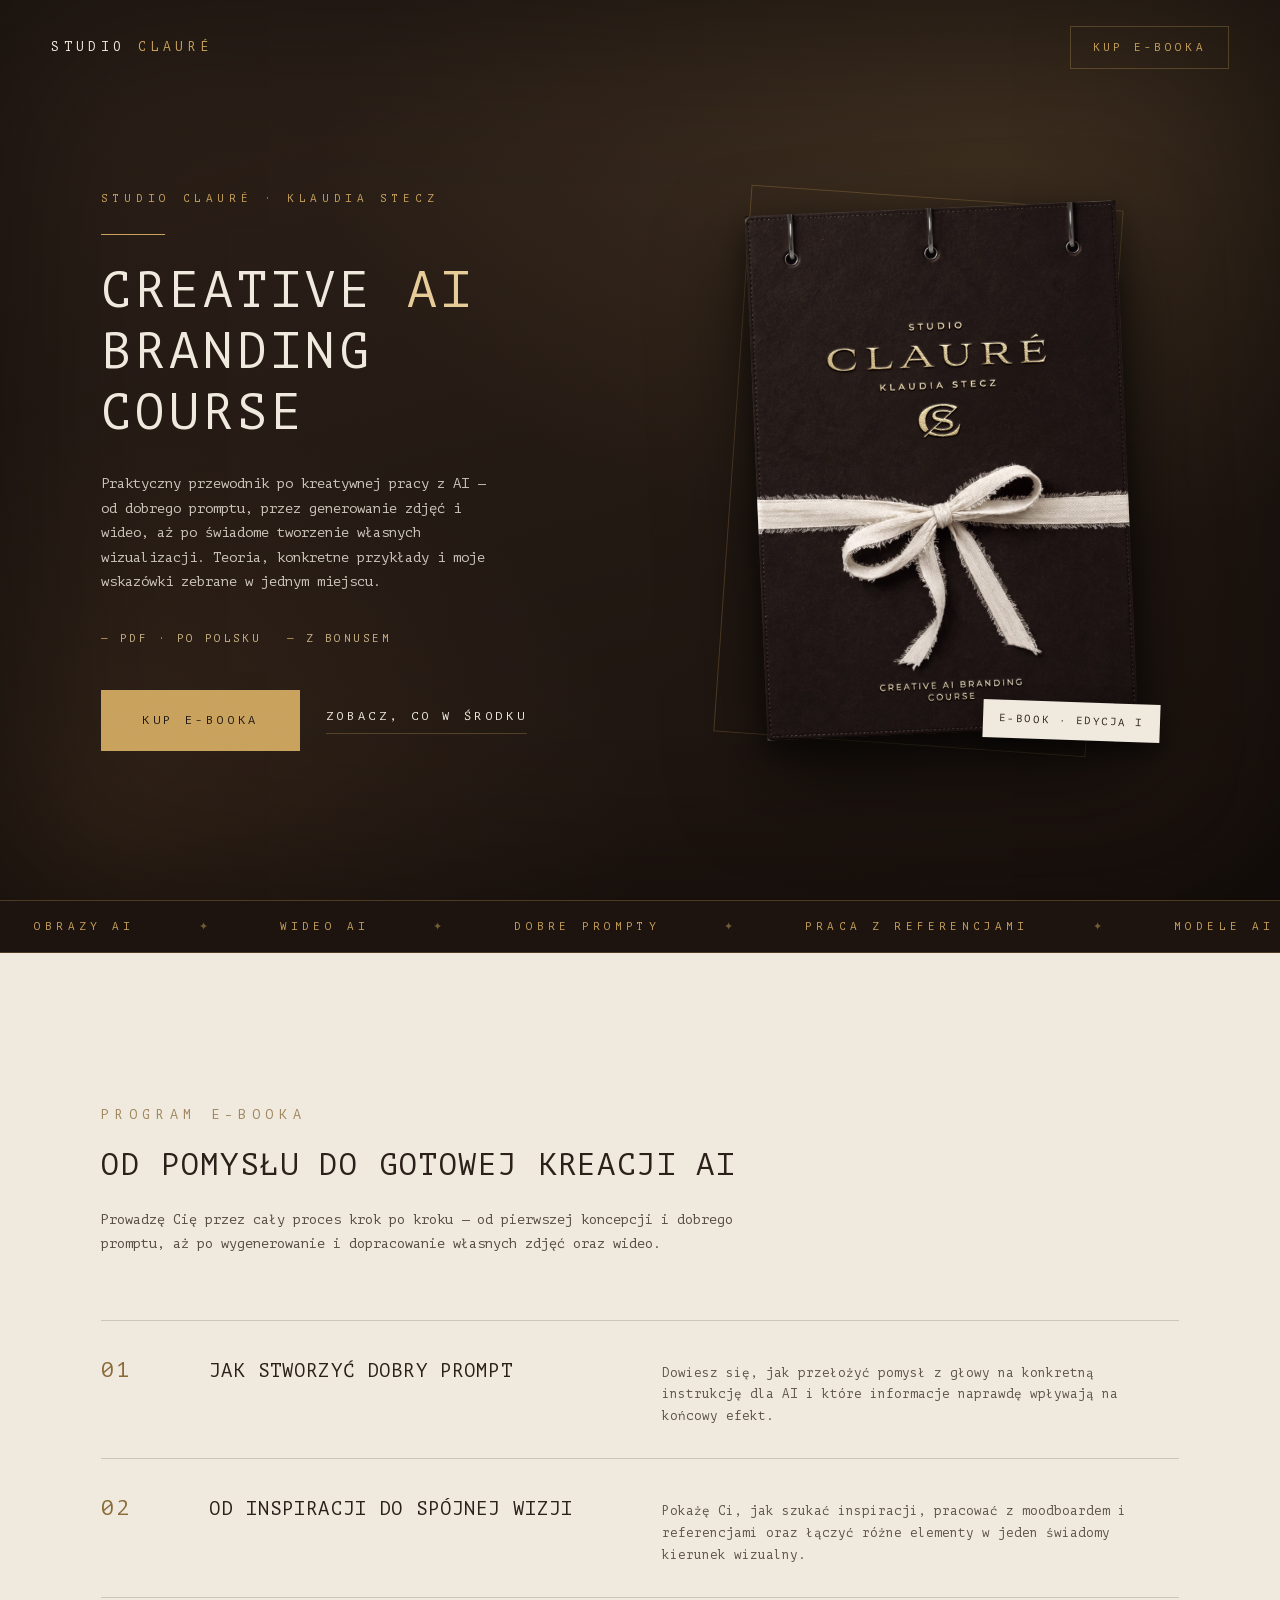
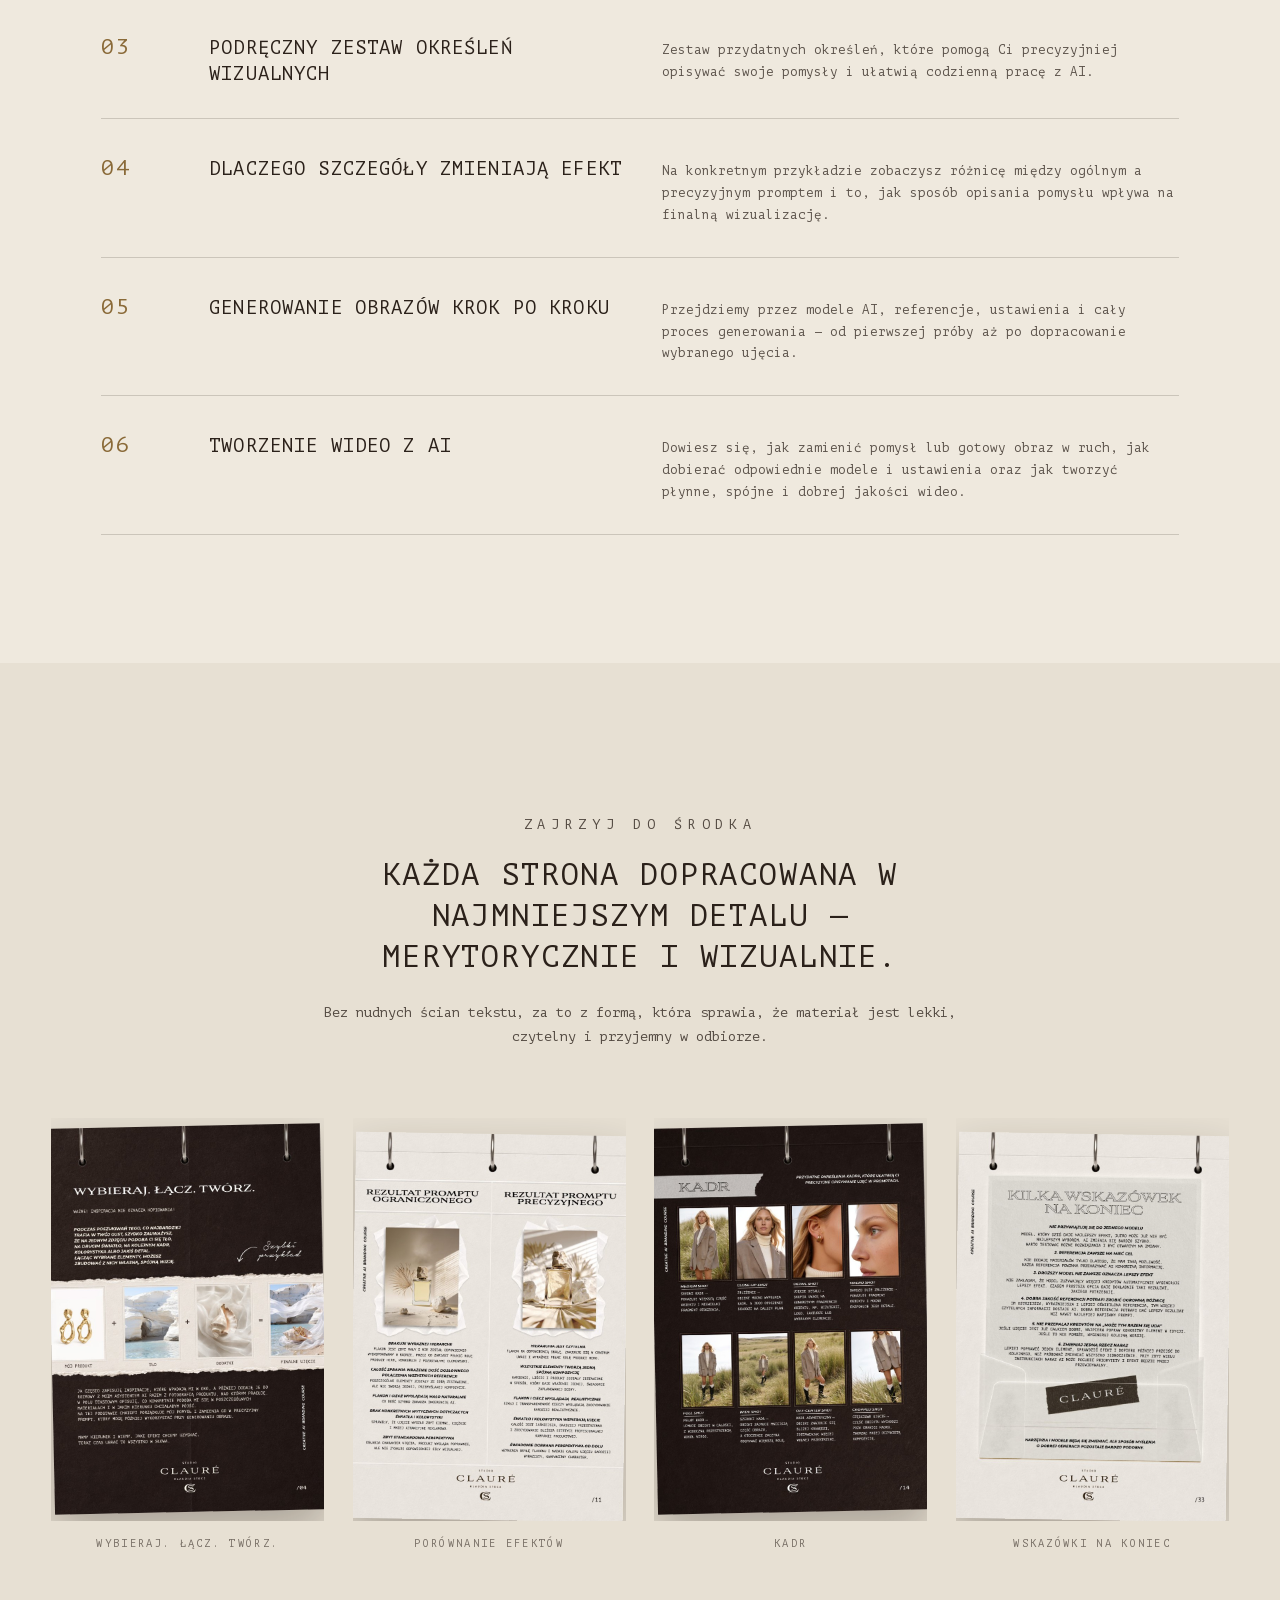
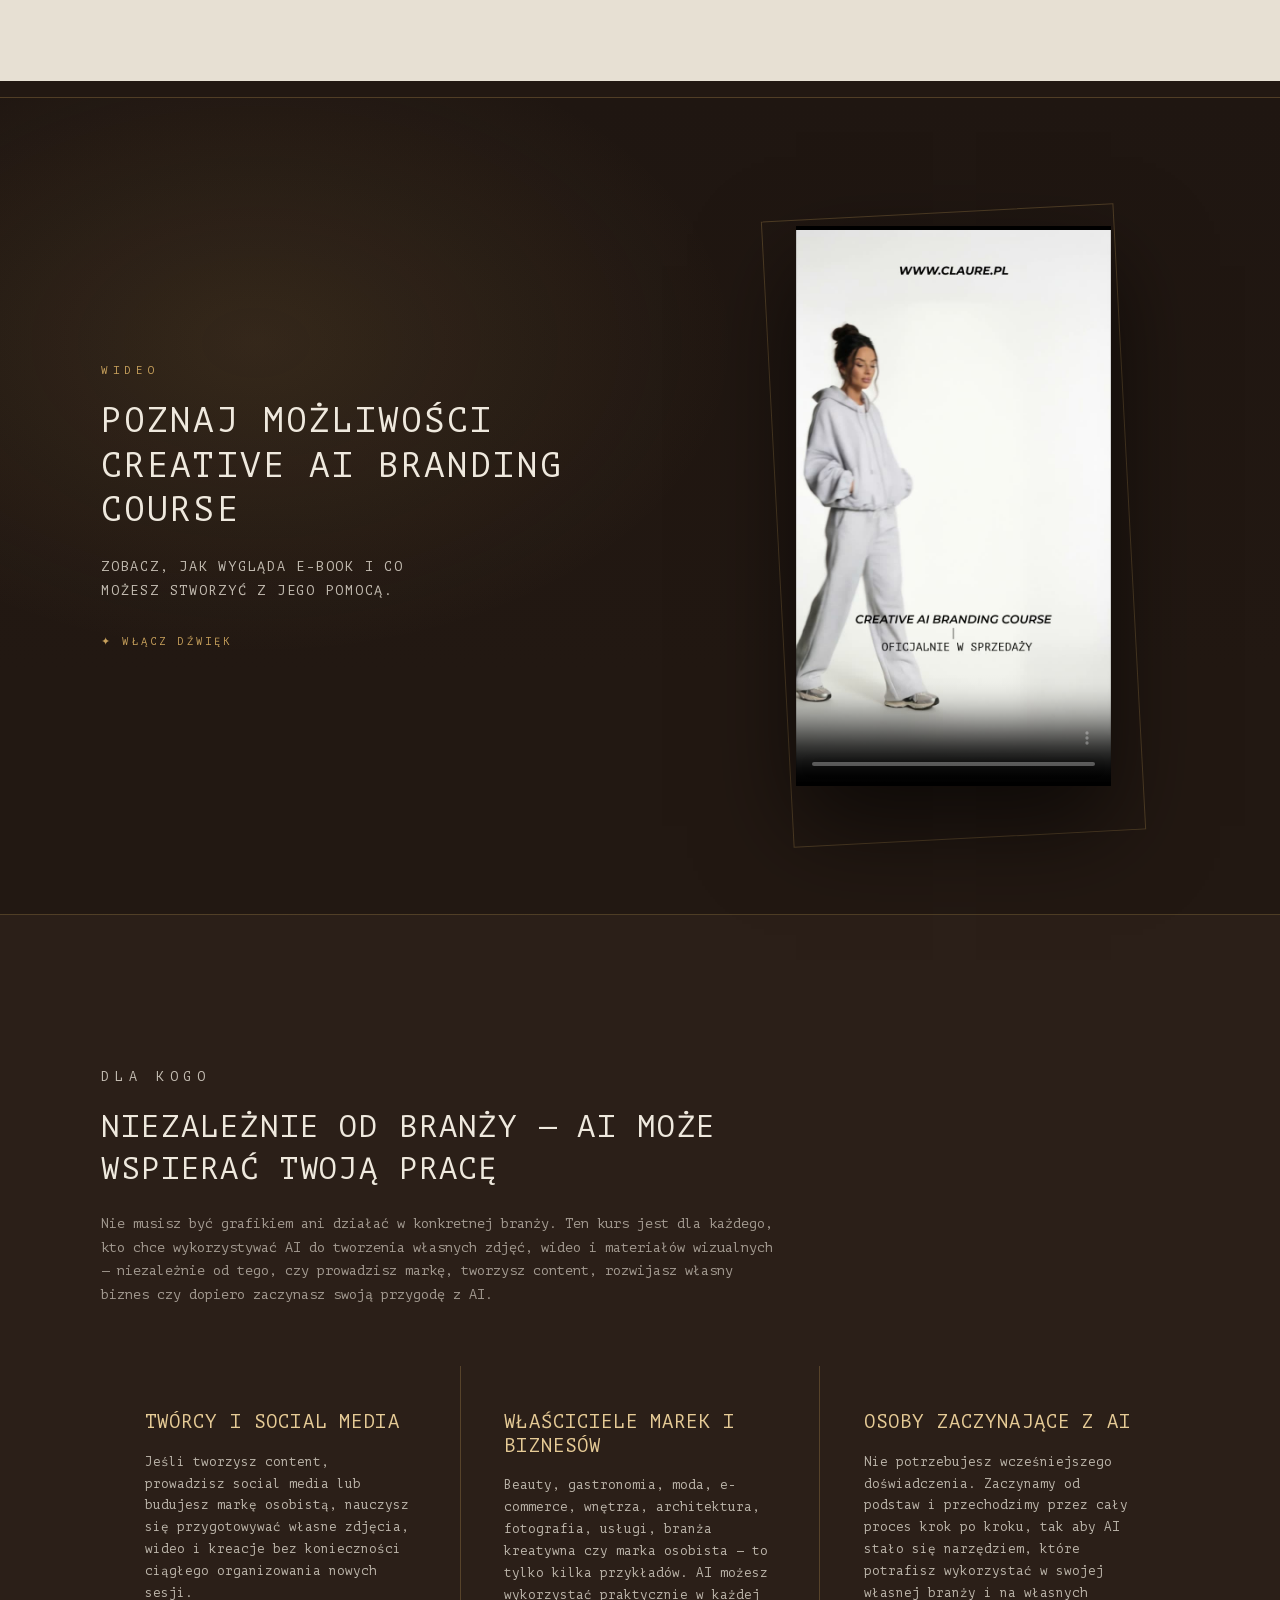
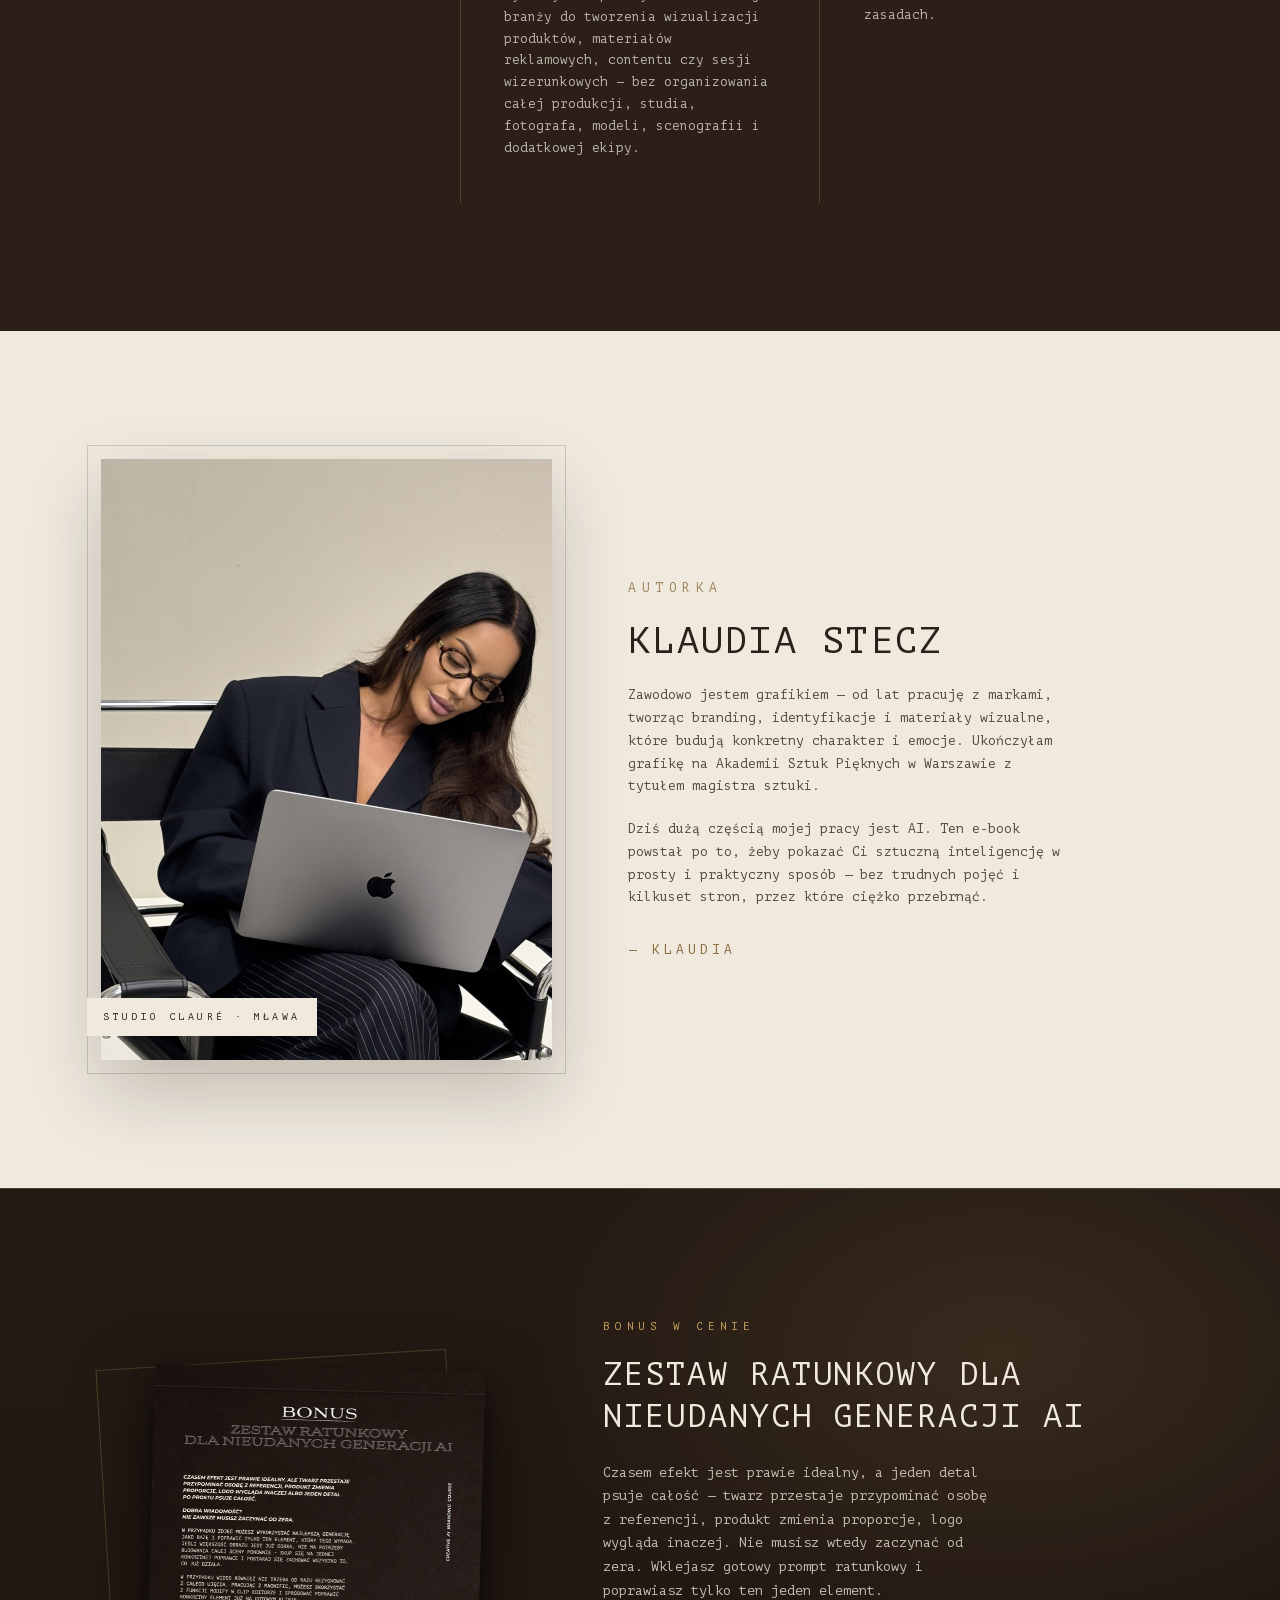
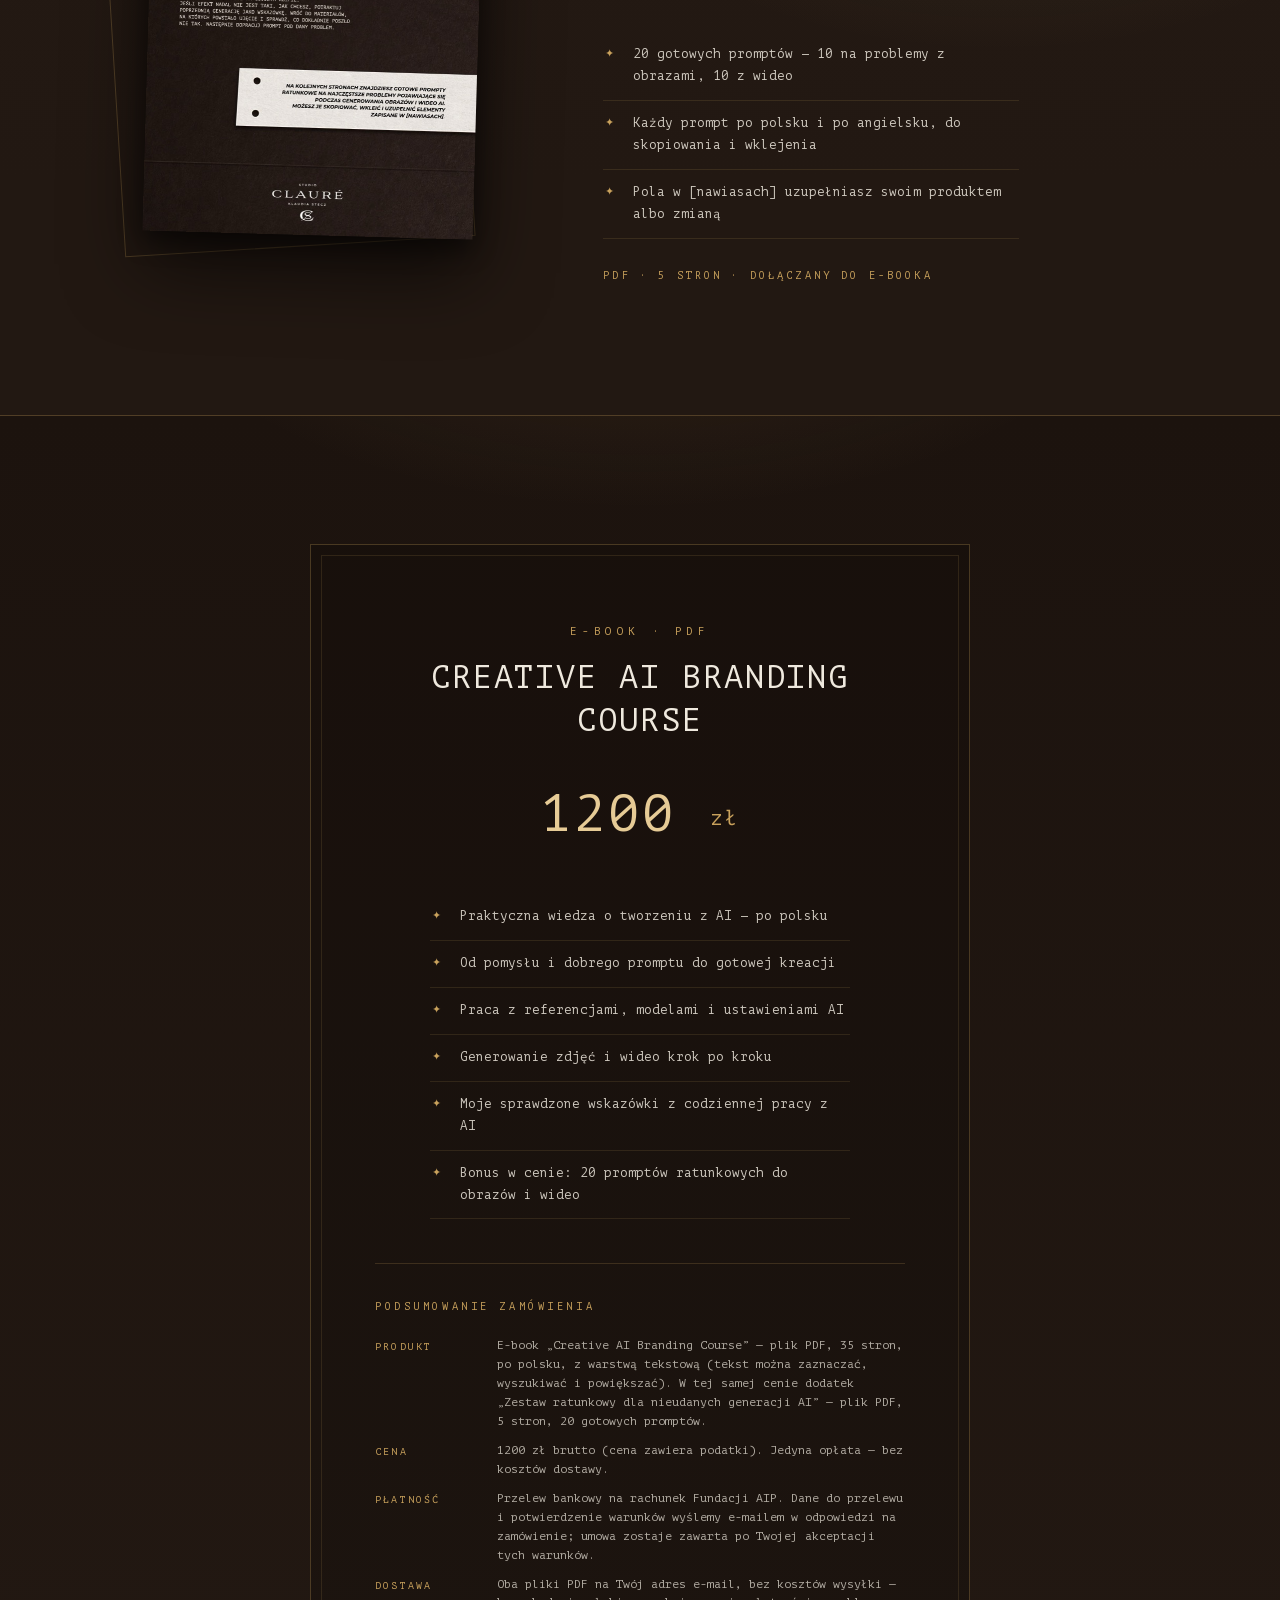
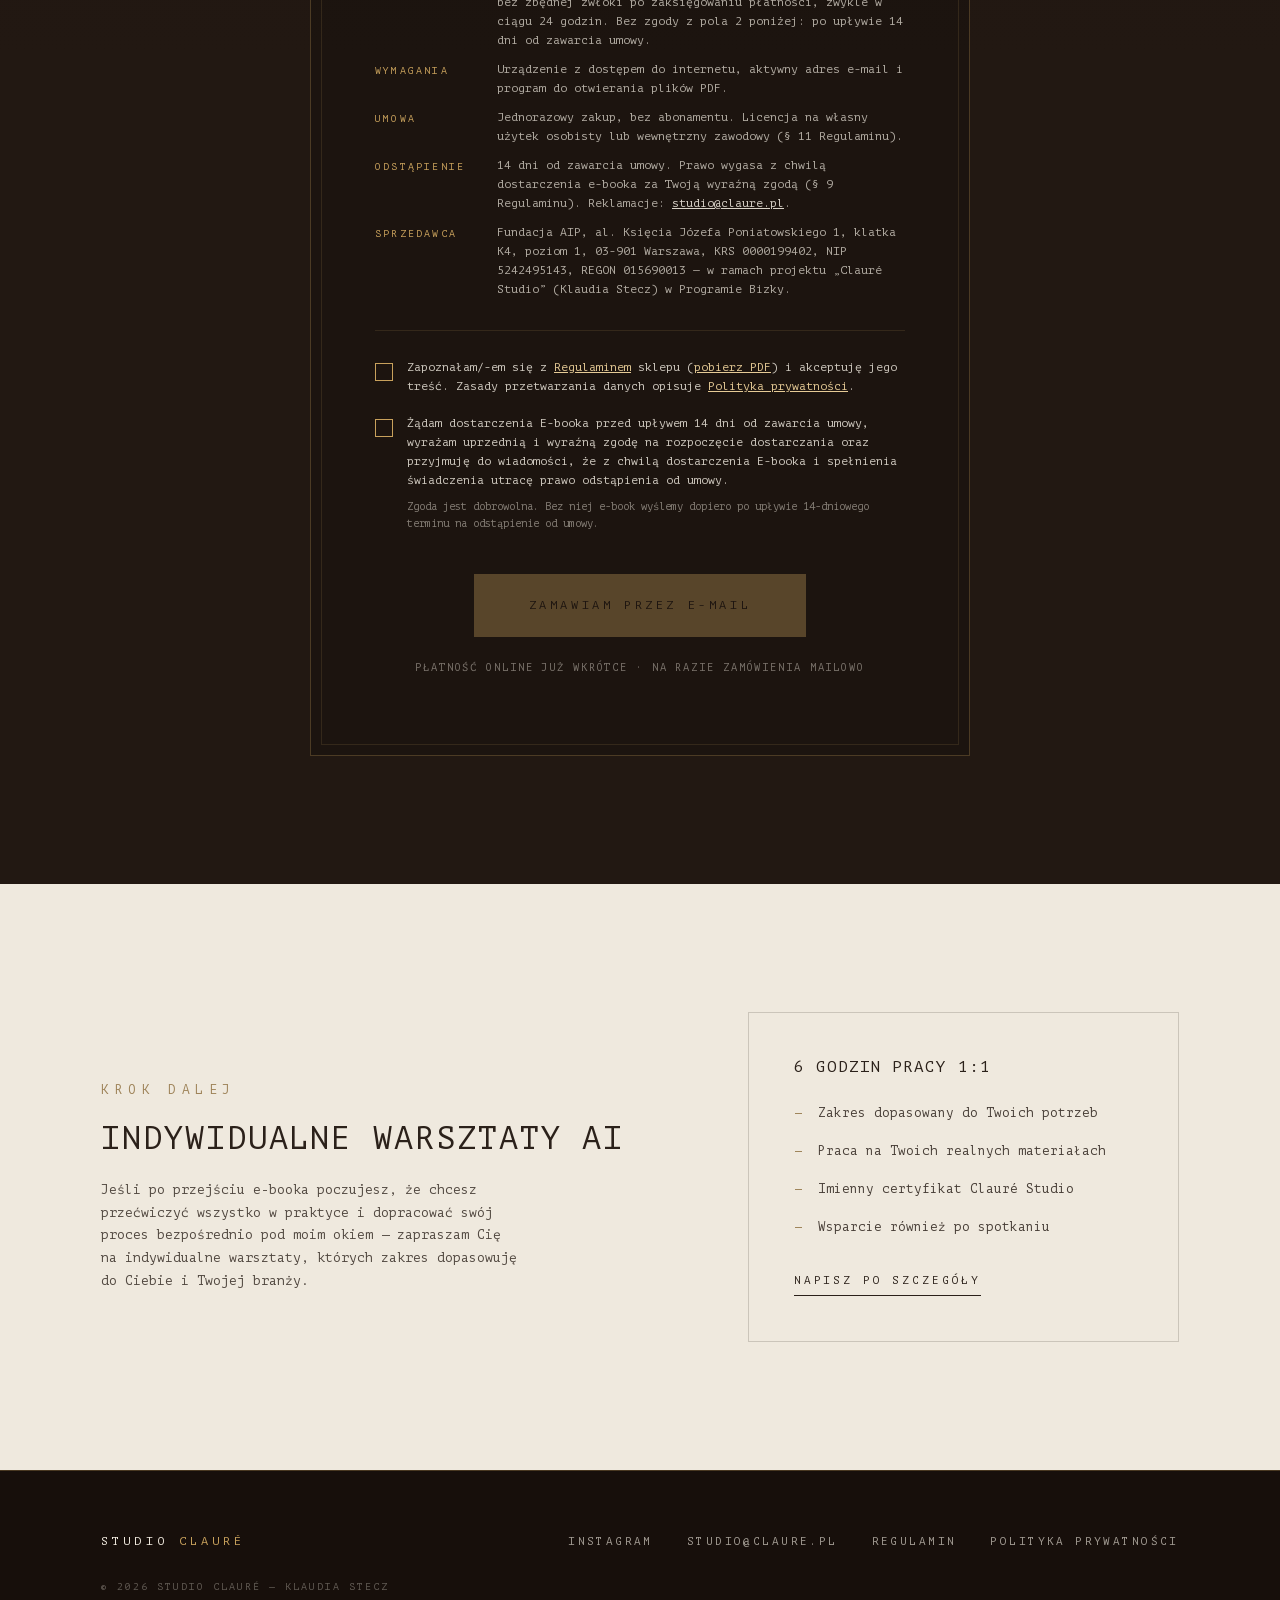
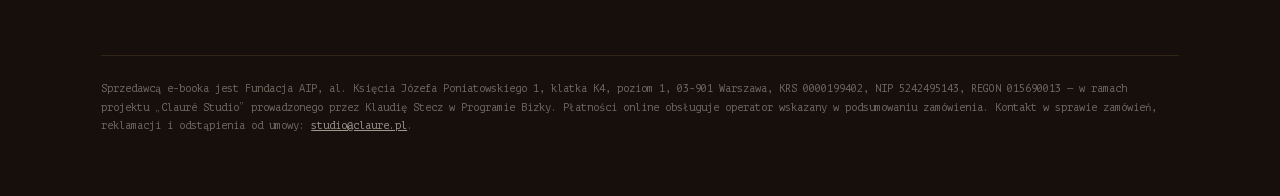
==== index.html @ a7b58fad "Bonus "Zestaw ratunkowy" w ofercie; promocja premierowa liczona od dnia startu sprzedaży Bonus (PDF," ====
<!doctype html>
<html lang="pl">
<head>
<meta charset="utf-8">
<meta name="viewport" content="width=device-width, initial-scale=1">
<title>Creative AI Branding Course — Studio Clauré</title>
<meta name="description" content="Praktyczny przewodnik po kreatywnej pracy z AI — od dobrego promptu, przez generowanie zdjęć i wideo, aż po świadome tworzenie własnych wizualizacji. Autorka: Klaudia Stecz, Studio Clauré.">
<meta property="og:title" content="Creative AI Branding Course — Studio Clauré">
<meta property="og:description" content="Praktyczny przewodnik po kreatywnej pracy z AI — od dobrego promptu po własne zdjęcia i wideo.">
<meta property="og:image" content="https://claure.pl/assets/cover.jpg">
<meta property="og:url" content="https://claure.pl">
<meta property="og:type" content="website">
<link rel="preload" href="assets/fonts/PTMono-latin.woff2" as="font" type="font/woff2" crossorigin>
<script>document.documentElement.classList.add("js")</script>
<link rel="icon" href="data:image/svg+xml,%3Csvg xmlns='http://www.w3.org/2000/svg' viewBox='0 0 64 64'%3E%3Crect width='64' height='64' fill='%23221812'/%3E%3Ctext x='32' y='44' font-family='Georgia,serif' font-size='36' fill='%23c8a15c' text-anchor='middle'%3EC%3C/text%3E%3C/svg%3E">
<style>
  /* ————— FONTY —————
     PT Mono hostowany lokalnie (licencja OFL, assets/fonts/OFL-PTMono.txt) —
     strona nie łączy się z Google Fonts ani innym zewnętrznym serwerem fontów.
     Aviano (nagłówki) opcjonalnie z Adobe Fonts: wkleić w <head> linijkę
     <link rel="stylesheet" href="https://use.typekit.net/XXXXXXX.css"> z Web Project
     Klaudii. Dopóki jej nie ma, nagłówki są w PT Mono (wersaliki). */
  @font-face{
    font-family:"PT Mono";font-style:normal;font-weight:400;font-display:swap;
    src:url("assets/fonts/PTMono-latin-ext.woff2") format("woff2");
    unicode-range:U+0100-02BA, U+02BD-02C5, U+02C7-02CC, U+02CE-02D7, U+02DD-02FF, U+0304, U+0308, U+0329, U+1D00-1DBF, U+1E00-1E9F, U+1EF2-1EFF, U+2020, U+20A0-20AB, U+20AD-20C0, U+2113, U+2C60-2C7F, U+A720-A7FF;
  }
  @font-face{
    font-family:"PT Mono";font-style:normal;font-weight:400;font-display:swap;
    src:url("assets/fonts/PTMono-latin.woff2") format("woff2");
    unicode-range:U+0000-00FF, U+0131, U+0152-0153, U+02BB-02BC, U+02C6, U+02DA, U+02DC, U+0304, U+0308, U+0329, U+2000-206F, U+20AC, U+2122, U+2191, U+2193, U+2212, U+2215, U+FEFF, U+FFFD;
  }
  /* ————— KONFIGURACJA SPRZEDAŻY: patrz <script> na dole pliku ————— */
  :root{
    --ink:#221812;          /* czekoladowy brąz */
    --ink-2:#2b1f18;
    --ink-3:#382a20;
    --gold:#c8a15c;
    --gold-bright:#e6cb96;
    --paper:#efe9de;
    --paper-2:#e7e0d3;
    --paper-ink:#2b211a;
    --line-dark:rgba(200,161,92,.28);
    --line-light:rgba(43,33,26,.18);
    --display:"Aviano", "PT Mono", "Courier New", monospace;
    --mono:"PT Mono", "Courier New", monospace;
  }
  *{margin:0;padding:0;box-sizing:border-box}
  html{scroll-behavior:smooth}
  body{
    background:var(--ink);
    color:var(--paper);
    font-family:var(--mono);
    font-size:14px;
    line-height:1.75;
    -webkit-font-smoothing:antialiased;
    overflow-x:hidden;
  }
  ::selection{background:var(--gold);color:var(--ink)}

  /* ziarno papieru */
  .grain{position:fixed;inset:0;pointer-events:none;z-index:50;opacity:.5;mix-blend-mode:overlay;
    background-image:url("data:image/svg+xml,%3Csvg xmlns='http://www.w3.org/2000/svg' width='140' height='140'%3E%3Cfilter id='n'%3E%3CfeTurbulence type='fractalNoise' baseFrequency='0.9' numOctaves='2'/%3E%3CfeColorMatrix type='saturate' values='0'/%3E%3C/filter%3E%3Crect width='140' height='140' filter='url(%23n)' opacity='0.16'/%3E%3C/svg%3E");}

  .wrap{max-width:1180px;margin:0 auto;padding:0 clamp(20px,4vw,56px)}

  /* Aviano = font wersalikowy (małe litery to kapitaliki), stąd uppercase na całym display */
  h1,h2,h3,.display{
    font-family:var(--display);font-weight:400;line-height:1.25;
    text-transform:uppercase;letter-spacing:.06em;
  }
  .eyebrow{
    font-family:var(--mono);font-size:11px;letter-spacing:.42em;text-transform:uppercase;
    color:var(--gold);
  }
  .rule{width:64px;height:1px;background:var(--gold);opacity:.7;margin:26px 0}

  /* ————— nagłówek ————— */
  header{
    position:absolute;top:0;left:0;right:0;z-index:20;
    display:flex;justify-content:space-between;align-items:center;
    padding:26px clamp(20px,4vw,56px);
  }
  .brand{font-family:var(--display);font-size:13px;letter-spacing:.34em;text-transform:uppercase;color:var(--paper);text-decoration:none}
  .brand b{color:var(--gold);font-weight:400}
  .top-cta{
    font-family:var(--mono);font-size:11px;letter-spacing:.3em;text-transform:uppercase;
    color:var(--gold);text-decoration:none;border:1px solid var(--line-dark);
    padding:11px 22px;transition:.35s;
  }
  .top-cta:hover{background:var(--gold);color:var(--ink);border-color:var(--gold)}

  /* ————— hero ————— */
  .hero{
    position:relative;min-height:100svh;display:flex;align-items:center;
    background:
      radial-gradient(1100px 620px at 78% 18%, rgba(200,161,92,.13), transparent 62%),
      radial-gradient(900px 700px at 8% 92%, rgba(120,84,52,.18), transparent 60%),
      linear-gradient(165deg, #2c2018 0%, var(--ink) 55%, #1b120d 100%);
    overflow:hidden;
  }
  .hero::after{content:"";position:absolute;inset:0;box-shadow:inset 0 0 190px rgba(0,0,0,.55);pointer-events:none}
  .hero .wrap{
    display:grid;grid-template-columns:1.05fr .95fr;gap:clamp(36px,6vw,90px);
    align-items:center;padding-top:110px;padding-bottom:70px;position:relative;z-index:2;
  }
  .hero h1{
    font-size:clamp(26px,3.9vw,52px);color:var(--paper);line-height:1.22;letter-spacing:.08em;
  }
  .hero h1 em{font-style:normal;color:var(--gold-bright)}
  .hero .lede{margin-top:28px;max-width:50ch;color:rgba(239,233,222,.82);font-size:14px}
  .hero-meta{margin-top:34px;display:flex;flex-wrap:wrap;gap:10px 26px;font-size:11px;letter-spacing:.22em;text-transform:uppercase;color:rgba(230,203,150,.85)}
  .hero-meta span::before{content:"— ";color:var(--gold)}
  .cta-row{margin-top:42px;display:flex;align-items:center;gap:26px;flex-wrap:wrap}
  .btn{
    display:inline-block;font-family:var(--mono);font-size:12px;letter-spacing:.3em;text-transform:uppercase;
    color:var(--ink);background:var(--gold);padding:19px 40px;text-decoration:none;
    border:1px solid var(--gold);transition:.35s;
  }
  .btn:hover{background:transparent;color:var(--gold)}
  .btn-ghost{
    font-family:var(--mono);font-size:12px;letter-spacing:.3em;text-transform:uppercase;
    color:var(--paper);text-decoration:none;border-bottom:1px solid var(--line-dark);padding-bottom:6px;transition:.3s;
  }
  .btn-ghost:hover{color:var(--gold);border-color:var(--gold)}

  .cover-box{position:relative;display:flex;justify-content:center}
  .cover-box::before{
    content:"";position:absolute;width:78%;height:104%;top:-2%;left:6%;
    border:1px solid var(--line-dark);transform:rotate(4deg);
  }
  .cover-box img{
    width:min(78%,400px);display:block;transform:rotate(-2.5deg);
    box-shadow:0 40px 90px rgba(0,0,0,.6), 0 12px 28px rgba(0,0,0,.5);
    transition:transform .6s cubic-bezier(.2,.8,.2,1);
  }
  .cover-box:hover img{transform:rotate(-1deg) translateY(-6px)}
  .cover-tag{
    position:absolute;bottom:-8px;right:4%;background:var(--paper);color:var(--paper-ink);
    font-size:10.5px;letter-spacing:.24em;text-transform:uppercase;padding:10px 16px;
    transform:rotate(2deg);box-shadow:0 10px 24px rgba(0,0,0,.45);
  }

  /* wejściowe animacje hero */
  .rise{opacity:0;transform:translateY(26px);animation:rise 1s cubic-bezier(.2,.8,.2,1) forwards}
  .d1{animation-delay:.08s}.d2{animation-delay:.22s}.d3{animation-delay:.36s}.d4{animation-delay:.5s}.d5{animation-delay:.64s}
  @keyframes rise{to{opacity:1;transform:none}}

  /* ————— pasek marquee ————— */
  .marquee{
    border-top:1px solid var(--line-dark);border-bottom:1px solid var(--line-dark);
    overflow:hidden;background:#1d140f;padding:16px 0;
  }
  .marquee-inner{display:flex;width:max-content;animation:slide 38s linear infinite}
  .marquee span{
    font-size:11px;letter-spacing:.38em;text-transform:uppercase;color:var(--gold);
    padding:0 34px;white-space:nowrap;
  }
  .marquee span::after{content:"✦";margin-left:64px;color:rgba(200,161,92,.5)}
  @keyframes slide{to{transform:translateX(-50%)}}

  /* ————— sekcje jasne ————— */
  .paper{background:var(--paper);color:var(--paper-ink)}
  .paper .eyebrow{color:#8a6a38}
  .section{padding:clamp(76px,10vw,130px) 0}
  .sec-head{max-width:680px}
  .sec-head h2{font-size:clamp(18px,2.4vw,32px);margin-top:18px;line-height:1.35}
  .sec-head p{margin-top:22px;font-size:13.5px;color:inherit;opacity:.78}

  /* spis treści */
  .toc{margin-top:64px;border-top:1px solid var(--line-light)}
  .toc-item{
    display:grid;grid-template-columns:86px 1fr 1.2fr;gap:22px;align-items:baseline;
    padding:30px 0;border-bottom:1px solid var(--line-light);
  }
  html.js .toc-item{transition:opacity .8s ease,transform .8s ease}
  html.js .toc-item:not(.in){opacity:0;transform:translateY(18px)}
  .toc-num{font-family:var(--display);font-size:22px;letter-spacing:.1em;color:#8a6a38}
  .toc-item h3{font-size:clamp(14px,1.5vw,19px);line-height:1.4}
  .toc-item p{font-size:12.5px;opacity:.75}
  @media(hover:hover){.toc-item:hover .toc-num{color:var(--paper-ink)}}

  /* ————— galeria ————— */
  .gallery-sec{background:var(--paper-2);color:var(--paper-ink)}
  .gallery-sec .wrap{max-width:1380px}
  .gallery-sec .sec-head{margin:0 auto;text-align:center}
  .shots{
    margin-top:70px;display:grid;grid-template-columns:repeat(4,1fr);gap:clamp(16px,2.2vw,30px);
  }
  .shot{position:relative}
  html.js .shot{transition:opacity .9s ease,transform .9s ease}
  html.js .shot:not(.in){opacity:0;transform:translateY(24px)}
  .shot-frame{position:relative;overflow:hidden;padding:8px 0}
  /* blokada zaznaczania, przeciągania i menu „zapisz obraz” */
  .shot img{
    width:100%;display:block;box-shadow:0 22px 50px rgba(30,20,12,.3);
    transition:transform .5s cubic-bezier(.2,.8,.2,1);
    pointer-events:none;user-select:none;-webkit-user-select:none;-webkit-user-drag:none;
  }
  .shot-frame::after{content:"";position:absolute;inset:0}
  .shot:nth-child(odd) img{transform:rotate(-1.2deg)}
  .shot:nth-child(even) img{transform:rotate(1deg) translateY(8px)}
  .shot:hover img{transform:rotate(0) translateY(-4px)}
  .shot figcaption{margin-top:14px;font-size:10.5px;letter-spacing:.22em;text-transform:uppercase;opacity:.6;text-align:center}

  /* ————— wideo promo ————— */
  .promo{
    background:
      radial-gradient(800px 520px at 20% 30%, rgba(200,161,92,.12), transparent 60%),
      linear-gradient(180deg,#1f1611, var(--ink) 70%);
    border-top:1px solid var(--line-dark);border-bottom:1px solid var(--line-dark);
  }
  .promo .wrap{display:grid;grid-template-columns:1.1fr .9fr;gap:clamp(36px,6vw,100px);align-items:center}
  .promo h2{font-size:clamp(20px,2.7vw,36px);margin-top:18px;line-height:1.3;color:var(--paper)}
  .promo h2 + p{margin-top:22px;font-size:13.5px;color:rgba(239,233,222,.78);max-width:46ch}
  .promo-hint{display:inline-block;margin-top:30px;font-size:10.5px;letter-spacing:.3em;text-transform:uppercase;color:var(--gold)}
  .promo-player{display:flex;justify-content:center;position:relative}
  .promo-player::before{
    content:"";position:absolute;width:min(78%,360px);aspect-ratio:9/16;top:-14px;
    border:1px solid var(--line-dark);transform:rotate(-3deg);
  }
  .promo-player video{
    width:min(70%,320px);aspect-ratio:9/16;display:block;background:#000;
    box-shadow:0 40px 90px rgba(0,0,0,.6);position:relative;
  }

  /* ————— dla kogo ————— */
  .who{background:var(--ink-2)}
  .who-grid{margin-top:60px;display:grid;grid-template-columns:repeat(3,1fr);gap:1px;background:var(--line-dark)}
  .who-card{background:var(--ink-2);padding:clamp(28px,3.4vw,48px)}
  html.js .who-card{transition:opacity .8s ease,transform .8s ease}
  html.js .who-card:not(.in){opacity:0;transform:translateY(20px)}
  .who-card .display{font-size:clamp(15px,1.6vw,19px);color:var(--gold-bright);display:block;margin-bottom:18px}
  .who-card p{font-size:12.5px;color:rgba(239,233,222,.75)}

  /* ————— autorka ————— */
  .author .wrap{display:grid;grid-template-columns:.9fr 1.1fr;gap:clamp(40px,6vw,90px);align-items:center}
  .author-photo{
    position:relative;aspect-ratio:3/4;margin:0;background:var(--paper-2);
    box-shadow:0 30px 70px rgba(30,20,12,.22);
  }
  .author-photo img{width:100%;height:100%;object-fit:cover;object-position:center 40%;display:block;filter:saturate(.88)}
  .author-photo::before{content:"";position:absolute;inset:-14px;border:1px solid var(--line-light);pointer-events:none}
  .author-photo figcaption{
    position:absolute;left:-14px;bottom:24px;background:var(--paper);color:var(--paper-ink);
    font-size:10px;letter-spacing:.34em;text-transform:uppercase;padding:10px 16px;
  }
  .author h2{font-size:clamp(22px,2.9vw,38px);margin-top:18px}
  .author p{margin-top:20px;font-size:13px;opacity:.8;max-width:54ch}
  .sig{font-family:var(--display);font-size:13px;letter-spacing:.3em;text-transform:uppercase;margin-top:30px;color:#8a6a38}

  /* ————— bonus ————— */
  .bonus{
    background:
      radial-gradient(760px 480px at 78% 20%, rgba(200,161,92,.12), transparent 62%),
      linear-gradient(180deg,#241a14, var(--ink) 72%);
    border-top:1px solid var(--line-dark);
  }
  .bonus .wrap{display:grid;grid-template-columns:.85fr 1.15fr;gap:clamp(36px,6vw,90px);align-items:center}
  .bonus-cover{position:relative;display:flex;justify-content:center;margin:0}
  .bonus-cover::before{
    content:"";position:absolute;width:82%;height:104%;top:-2%;left:2%;
    border:1px solid var(--line-dark);transform:rotate(-3.5deg);
  }
  .bonus-cover img{
    width:min(84%,330px);display:block;position:relative;transform:rotate(1.6deg);
    box-shadow:0 34px 74px rgba(0,0,0,.6), 0 10px 24px rgba(0,0,0,.45);
    pointer-events:none;user-select:none;-webkit-user-select:none;-webkit-user-drag:none;
  }
  .bonus h2{font-size:clamp(19px,2.5vw,32px);margin-top:18px;line-height:1.32;color:var(--paper)}
  .bonus h2 + p{margin-top:22px;font-size:13.5px;color:rgba(239,233,222,.78);max-width:48ch}
  .bonus ul{list-style:none;margin-top:30px;max-width:52ch}
  .bonus li{
    font-size:12.5px;padding:12px 0 12px 30px;border-bottom:1px solid rgba(200,161,92,.14);
    position:relative;color:rgba(239,233,222,.85);
  }
  .bonus li::before{content:"✦";position:absolute;left:2px;color:var(--gold);font-size:11px}
  .bonus-tag{display:inline-block;margin-top:28px;font-size:10.5px;letter-spacing:.3em;text-transform:uppercase;color:var(--gold)}

  /* ————— zakup ————— */
  .buy{
    background:
      radial-gradient(900px 500px at 50% -10%, rgba(200,161,92,.14), transparent 60%),
      linear-gradient(180deg,#1c130e, var(--ink) 60%);
    border-top:1px solid var(--line-dark);
  }
  .buy .wrap{display:flex;justify-content:center}
  .offer{
    max-width:660px;width:100%;text-align:center;border:1px solid var(--line-dark);
    padding:clamp(44px,6vw,80px) clamp(26px,5vw,70px);position:relative;background:rgba(0,0,0,.18);
  }
  .offer::after{content:"";position:absolute;inset:10px;border:1px solid rgba(200,161,92,.14);pointer-events:none}
  .offer h2{font-size:clamp(20px,2.6vw,32px);margin-top:16px;line-height:1.35}
  .price{font-family:var(--display);font-size:clamp(34px,4.2vw,52px);letter-spacing:.06em;color:var(--gold-bright);margin-top:26px}
  .price small{font-size:.42em;letter-spacing:.1em;vertical-align:middle;color:var(--gold)}
  .price-old{font-size:.4em;letter-spacing:.08em;vertical-align:middle;margin-left:16px;color:rgba(239,233,222,.45);text-decoration:line-through}
  .offer ul{list-style:none;margin:34px auto 0;max-width:420px;text-align:left}
  .offer li{
    font-size:12.5px;padding:12px 0 12px 30px;border-bottom:1px solid rgba(200,161,92,.14);
    position:relative;color:rgba(239,233,222,.85);
  }
  .offer li::before{content:"✦";position:absolute;left:2px;color:var(--gold);font-size:11px}
  .offer .btn{margin-top:42px;padding:20px 54px}
  .pay-note{margin-top:22px;font-size:10.5px;letter-spacing:.18em;text-transform:uppercase;color:rgba(239,233,222,.45)}

  /* ————— formularz zamówienia (wymogi regulaminu: podsumowanie, akceptacja, oświadczenie) ————— */
  .order{margin-top:44px;text-align:left;border-top:1px solid rgba(200,161,92,.2);padding-top:34px}
  .order-title{font-size:10.5px;letter-spacing:.34em;text-transform:uppercase;color:var(--gold);margin-bottom:20px}
  .summary{display:grid;grid-template-columns:104px 1fr;gap:10px 18px;font-size:11.5px;line-height:1.65;color:rgba(239,233,222,.72)}
  .summary dt{font-size:10px;letter-spacing:.22em;text-transform:uppercase;color:var(--gold);padding-top:2px}
  .summary dd{margin:0}
  .summary a{color:rgba(239,233,222,.9)}
  .promo{margin-top:16px;font-size:11px;letter-spacing:.16em;text-transform:uppercase;color:var(--gold)}
  .promo small{display:block;margin-top:6px;font-size:10px;letter-spacing:.08em;text-transform:none;color:rgba(239,233,222,.5)}
  .checks{margin-top:30px;border-top:1px solid rgba(200,161,92,.14);padding-top:10px}
  .check{display:flex;gap:14px;align-items:flex-start;margin-top:18px;font-size:11.5px;line-height:1.65;color:rgba(239,233,222,.86);cursor:pointer}
  .check input{
    appearance:none;-webkit-appearance:none;flex:0 0 auto;width:18px;height:18px;margin-top:4px;
    border:1px solid var(--gold);background:transparent;cursor:pointer;position:relative;
  }
  .check input:checked{background:var(--gold)}
  .check input:checked::after{content:"";position:absolute;left:5px;top:1px;width:5px;height:10px;border:solid var(--ink);border-width:0 2px 2px 0;transform:rotate(45deg)}
  .check input:focus-visible{outline:2px solid var(--gold-bright);outline-offset:2px}
  .check a{color:var(--gold-bright)}
  .check-hint{margin:8px 0 0 32px;font-size:10.5px;line-height:1.6;color:rgba(239,233,222,.5)}
  .order-actions{text-align:center}
  .order-actions .btn[aria-disabled="true"]{opacity:.35;cursor:not-allowed}
  .foot-legal{width:100%;margin-top:34px;padding-top:24px;border-top:1px solid rgba(200,161,92,.14);font-size:10.5px;line-height:1.75;color:rgba(239,233,222,.42)}
  .foot-legal a{color:rgba(239,233,222,.62)}

  /* ————— warsztaty ————— */
  .ws{background:var(--paper);color:var(--paper-ink)}
  .ws .eyebrow{color:#8a6a38}
  .ws .wrap{display:grid;grid-template-columns:1.15fr .85fr;gap:clamp(36px,5vw,80px);align-items:center}
  .ws h2{font-size:clamp(20px,2.6vw,32px);margin-top:16px;line-height:1.35}
  .ws p{margin-top:18px;font-size:13px;opacity:.8;max-width:52ch}
  .ws-box{border:1px solid var(--line-light);padding:clamp(28px,3.5vw,46px)}
  .ws-box .display{font-size:16px;display:block}
  .ws-box ul{list-style:none;margin-top:18px}
  .ws-box li{font-size:12.5px;padding:8px 0 8px 24px;position:relative;opacity:.85}
  .ws-box li::before{content:"—";position:absolute;left:0;color:#8a6a38}
  .ws-box a{display:inline-block;margin-top:24px;color:var(--paper-ink);font-size:11px;letter-spacing:.26em;text-transform:uppercase;text-decoration:none;border-bottom:1px solid var(--paper-ink);padding-bottom:5px;transition:.3s}
  .ws-box a:hover{color:#8a6a38;border-color:#8a6a38}

  /* ————— stopka ————— */
  footer{background:#170f0b;border-top:1px solid var(--line-dark);padding:60px 0}
  footer .wrap{display:flex;justify-content:space-between;align-items:center;gap:26px;flex-wrap:wrap}
  footer .brand{font-size:12px}
  .foot-links{display:flex;flex-wrap:wrap;gap:12px 34px}
  .foot-links a{color:rgba(239,233,222,.65);font-size:11px;letter-spacing:.22em;text-transform:uppercase;text-decoration:none;transition:.3s}
  .foot-links a:hover{color:var(--gold)}
  .copy{font-size:10px;letter-spacing:.2em;color:rgba(239,233,222,.35);text-transform:uppercase}

  /* ————— responsywność ————— */
  @media(max-width:960px){
    .hero .wrap{grid-template-columns:1fr;padding-top:130px;text-align:left}
    .cover-box{order:-1}
    .cover-box img{width:min(62%,320px)}
    .toc-item{grid-template-columns:56px 1fr;grid-template-rows:auto auto}
    .toc-item p{grid-column:2}
    .shots{grid-template-columns:repeat(2,1fr)}
    .who-grid{grid-template-columns:1fr}
    .author .wrap,.ws .wrap,.promo .wrap,.bonus .wrap{grid-template-columns:1fr}
    .bonus-cover{order:-1;margin-bottom:8px}
    .author-photo{max-width:360px}
    .promo-player{margin-top:20px}
  }
  @media(max-width:540px){
    .shots{grid-template-columns:1fr 1fr;gap:14px}
    .hero h1{font-size:clamp(24px,7vw,34px)}
    header{padding:20px}
    .top-cta{display:none}
    .summary{grid-template-columns:1fr;gap:2px 0}
    .summary dt{margin-top:12px}
    .order-actions .btn{padding:18px 30px}
  }
  @media(prefers-reduced-motion:reduce){
    .rise,.toc-item,.shot,.who-card{animation:none;opacity:1;transform:none;transition:none}
    .marquee-inner{animation:none}
  }
</style>
</head>
<body>
<div class="grain" aria-hidden="true"></div>

<header>
  <a class="brand" href="#">Studio <b>Clauré</b></a>
  <a class="top-cta" href="#kup">Kup e-booka</a>
</header>

<!-- ————— HERO ————— -->
<section class="hero">
  <div class="wrap">
    <div>
      <p class="eyebrow rise d1">Studio Clauré · Klaudia Stecz</p>
      <div class="rule rise d1"></div>
      <h1 class="rise d2">Creative <em>AI</em><br>Branding<br>Course</h1>
      <p class="lede rise d3">Praktyczny przewodnik po kreatywnej pracy z AI — od dobrego promptu, przez generowanie zdjęć i wideo, aż po świadome tworzenie własnych wizualizacji. Teoria, konkretne przykłady i moje wskazówki zebrane w jednym miejscu.</p>
      <div class="hero-meta rise d4">
        <span>PDF · po polsku</span>
        <span>z bonusem</span>
      </div>
      <div class="cta-row rise d5">
        <a class="btn" href="#kup">Kup e-booka</a>
        <a class="btn-ghost" href="#srodek">Zobacz, co w środku</a>
      </div>
    </div>
    <div class="cover-box rise d3">
      <img src="assets/cover.jpg" alt="Okładka e-booka Creative AI Branding Course — Studio Clauré" fetchpriority="high">
      <div class="cover-tag">E-book · Edycja I</div>
    </div>
  </div>
</section>

<!-- ————— MARQUEE ————— -->
<div class="marquee" aria-hidden="true">
  <div class="marquee-inner">
    <span>Obrazy AI</span><span>Wideo AI</span><span>Dobre prompty</span><span>Praca z referencjami</span><span>Modele AI</span><span>Spójne wizualizacje</span><span>Prompty ratunkowe</span><span>Praktyczne wskazówki</span>
    <span>Obrazy AI</span><span>Wideo AI</span><span>Dobre prompty</span><span>Praca z referencjami</span><span>Modele AI</span><span>Spójne wizualizacje</span><span>Prompty ratunkowe</span><span>Praktyczne wskazówki</span>
  </div>
</div>

<!-- ————— PROGRAM E-BOOKA ————— -->
<section class="paper section" id="srodek">
  <div class="wrap">
    <div class="sec-head">
      <p class="eyebrow">Program e-booka</p>
      <h2>Od pomysłu do gotowej kreacji AI</h2>
      <p>Prowadzę Cię przez cały proces krok po kroku — od pierwszej koncepcji i dobrego promptu, aż po wygenerowanie i dopracowanie własnych zdjęć oraz wideo.</p>
    </div>
    <div class="toc">
      <div class="toc-item">
        <span class="toc-num">01</span>
        <h3>Jak stworzyć dobry prompt</h3>
        <p>Dowiesz się, jak przełożyć pomysł z głowy na konkretną instrukcję dla AI i które informacje naprawdę wpływają na końcowy efekt.</p>
      </div>
      <div class="toc-item">
        <span class="toc-num">02</span>
        <h3>Od inspiracji do spójnej wizji</h3>
        <p>Pokażę Ci, jak szukać inspiracji, pracować z moodboardem i referencjami oraz łączyć różne elementy w jeden świadomy kierunek wizualny.</p>
      </div>
      <div class="toc-item">
        <span class="toc-num">03</span>
        <h3>Podręczny zestaw określeń wizualnych</h3>
        <p>Zestaw przydatnych określeń, które pomogą Ci precyzyjniej opisywać swoje pomysły i ułatwią codzienną pracę z AI.</p>
      </div>
      <div class="toc-item">
        <span class="toc-num">04</span>
        <h3>Dlaczego szczegóły zmieniają efekt</h3>
        <p>Na konkretnym przykładzie zobaczysz różnicę między ogólnym a precyzyjnym promptem i to, jak sposób opisania pomysłu wpływa na finalną wizualizację.</p>
      </div>
      <div class="toc-item">
        <span class="toc-num">05</span>
        <h3>Generowanie obrazów krok po kroku</h3>
        <p>Przejdziemy przez modele AI, referencje, ustawienia i cały proces generowania — od pierwszej próby aż po dopracowanie wybranego ujęcia.</p>
      </div>
      <div class="toc-item">
        <span class="toc-num">06</span>
        <h3>Tworzenie wideo z AI</h3>
        <p>Dowiesz się, jak zamienić pomysł lub gotowy obraz w ruch, jak dobierać odpowiednie modele i ustawienia oraz jak tworzyć płynne, spójne i dobrej jakości wideo.</p>
      </div>
    </div>
  </div>
</section>

<!-- ————— GALERIA ————— -->
<section class="gallery-sec section">
  <div class="wrap">
    <div class="sec-head">
      <p class="eyebrow">Zajrzyj do środka</p>
      <h2>Każda strona dopracowana w najmniejszym detalu — merytorycznie i wizualnie.</h2>
      <p>Bez nudnych ścian tekstu, za to z formą, która sprawia, że materiał jest lekki, czytelny i przyjemny w odbiorze.</p>
    </div>
    <div class="shots">
      <figure class="shot"><div class="shot-frame"><img src="assets/p04.jpg" alt="Strona e-booka: wybieraj, łącz, twórz" loading="lazy" draggable="false"></div><figcaption>Wybieraj. Łącz. Twórz.</figcaption></figure>
      <figure class="shot"><div class="shot-frame"><img src="assets/p11.jpg" alt="Strona e-booka: porównanie efektów promptów" loading="lazy" draggable="false"></div><figcaption>Porównanie efektów</figcaption></figure>
      <figure class="shot"><div class="shot-frame"><img src="assets/p14.jpg" alt="Strona e-booka: kadr" loading="lazy" draggable="false"></div><figcaption>Kadr</figcaption></figure>
      <figure class="shot"><div class="shot-frame"><img src="assets/p33.jpg" alt="Strona e-booka: kilka wskazówek na koniec" loading="lazy" draggable="false"></div><figcaption>Wskazówki na koniec</figcaption></figure>
    </div>
  </div>
</section>

<!-- ————— WIDEO ————— -->
<section class="promo section">
  <div class="wrap">
    <div class="promo-text">
      <p class="eyebrow">Wideo</p>
      <h2>Poznaj możliwości Creative AI Branding Course</h2>
      <p>Zobacz, jak wygląda e-book i co możesz stworzyć z jego pomocą.</p>
      <span class="promo-hint">✦ Włącz dźwięk</span>
    </div>
    <div class="promo-player">
      <video src="assets/promo.mp4" poster="assets/promo-poster.jpg" autoplay muted loop playsinline controls preload="metadata" aria-label="Wideo promujące e-book Creative AI Branding Course"></video>
    </div>
  </div>
</section>

<!-- ————— DLA KOGO ————— -->
<section class="who section">
  <div class="wrap">
    <div class="sec-head">
      <p class="eyebrow">Dla kogo</p>
      <h2 style="color:var(--paper)">Niezależnie od branży — AI może wspierać Twoją pracę</h2>
      <p style="color:rgba(239,233,222,.78)">Nie musisz być grafikiem ani działać w konkretnej branży. Ten kurs jest dla każdego, kto chce wykorzystywać AI do tworzenia własnych zdjęć, wideo i materiałów wizualnych — niezależnie od tego, czy prowadzisz markę, tworzysz content, rozwijasz własny biznes czy dopiero zaczynasz swoją przygodę z AI.</p>
    </div>
    <div class="who-grid">
      <div class="who-card">
        <span class="display">Twórcy i social media</span>
        <p>Jeśli tworzysz content, prowadzisz social media lub budujesz markę osobistą, nauczysz się przygotowywać własne zdjęcia, wideo i kreacje bez konieczności ciągłego organizowania nowych sesji.</p>
      </div>
      <div class="who-card">
        <span class="display">Właściciele marek i biznesów</span>
        <p>Beauty, gastronomia, moda, e-commerce, wnętrza, architektura, fotografia, usługi, branża kreatywna czy marka osobista — to tylko kilka przykładów. AI możesz wykorzystać praktycznie w każdej branży do tworzenia wizualizacji produktów, materiałów reklamowych, contentu czy sesji wizerunkowych — bez organizowania całej produkcji, studia, fotografa, modeli, scenografii i dodatkowej ekipy.</p>
      </div>
      <div class="who-card">
        <span class="display">Osoby zaczynające z AI</span>
        <p>Nie potrzebujesz wcześniejszego doświadczenia. Zaczynamy od podstaw i przechodzimy przez cały proces krok po kroku, tak aby AI stało się narzędziem, które potrafisz wykorzystać w swojej własnej branży i na własnych zasadach.</p>
      </div>
    </div>
  </div>
</section>

<!-- ————— AUTORKA ————— -->
<section class="paper section author">
  <div class="wrap">
    <figure class="author-photo">
      <img src="assets/klaudia.jpg" alt="Klaudia Stecz — Studio Clauré" loading="lazy">
      <figcaption>Studio Clauré · Mława</figcaption>
    </figure>
    <div>
      <p class="eyebrow">Autorka</p>
      <h2>Klaudia Stecz</h2>
      <p>Zawodowo jestem grafikiem — od lat pracuję z markami, tworząc branding, identyfikacje i materiały wizualne, które budują konkretny charakter i emocje. Ukończyłam grafikę na Akademii Sztuk Pięknych w Warszawie z tytułem magistra sztuki.</p>
      <p>Dziś dużą częścią mojej pracy jest AI. Ten e-book powstał po to, żeby pokazać Ci sztuczną inteligencję w prosty i praktyczny sposób — bez trudnych pojęć i kilkuset stron, przez które ciężko przebrnąć.</p>
      <div class="sig">— Klaudia</div>
    </div>
  </div>
</section>

<!-- ————— BONUS ————— -->
<section class="bonus section">
  <div class="wrap">
    <figure class="bonus-cover">
      <img src="assets/bonus.jpg" alt="Bonus — Zestaw ratunkowy dla nieudanych generacji AI" loading="lazy" draggable="false">
    </figure>
    <div>
      <p class="eyebrow">Bonus w cenie</p>
      <h2>Zestaw ratunkowy dla nieudanych generacji AI</h2>
      <p>Czasem efekt jest prawie idealny, a jeden detal psuje całość — twarz przestaje przypominać osobę z referencji, produkt zmienia proporcje, logo wygląda inaczej. Nie musisz wtedy zaczynać od zera. Wklejasz gotowy prompt ratunkowy i poprawiasz tylko ten jeden element.</p>
      <ul>
        <li>20 gotowych promptów — 10 na problemy z obrazami, 10 z wideo</li>
        <li>Każdy prompt po polsku i po angielsku, do skopiowania i wklejenia</li>
        <li>Pola w [nawiasach] uzupełniasz swoim produktem albo zmianą</li>
      </ul>
      <span class="bonus-tag">PDF · 5 stron · dołączany do e-booka</span>
    </div>
  </div>
</section>

<!-- ————— ZAKUP ————— -->
<section class="buy section" id="kup">
  <div class="wrap">
    <div class="offer">
      <p class="eyebrow">E-book · PDF</p>
      <h2>Creative AI Branding Course</h2>
      <div class="price js-price"></div>
      <ul>
        <li>Praktyczna wiedza o tworzeniu z AI — po polsku</li>
        <li>Od pomysłu i dobrego promptu do gotowej kreacji</li>
        <li>Praca z referencjami, modelami i ustawieniami AI</li>
        <li>Generowanie zdjęć i wideo krok po kroku</li>
        <li>Moje sprawdzone wskazówki z codziennej pracy z AI</li>
        <li>Bonus w cenie: 20 promptów ratunkowych do obrazów i wideo</li>
      </ul>
      <p class="promo js-promo" hidden></p>

      <div class="order" id="zamowienie">
        <p class="order-title">Podsumowanie zamówienia</p>
        <dl class="summary">
          <dt>Produkt</dt>
          <dd>E-book „Creative AI Branding Course” — plik PDF, 35 stron, po polsku, z warstwą tekstową (tekst można zaznaczać, wyszukiwać i powiększać). W tej samej cenie dodatek „Zestaw ratunkowy dla nieudanych generacji AI” — plik PDF, 5 stron, 20 gotowych promptów.</dd>
          <dt>Cena</dt>
          <dd class="js-price-inline"></dd>
          <dt>Płatność</dt>
          <dd class="js-pay-method"></dd>
          <dt>Dostawa</dt>
          <dd>Oba pliki PDF na Twój adres e-mail, bez kosztów wysyłki — bez zbędnej zwłoki po zaksięgowaniu płatności, zwykle w ciągu 24 godzin. Bez zgody z pola 2 poniżej: po upływie 14 dni od zawarcia umowy.</dd>
          <dt>Wymagania</dt>
          <dd>Urządzenie z dostępem do internetu, aktywny adres e-mail i program do otwierania plików PDF.</dd>
          <dt>Umowa</dt>
          <dd>Jednorazowy zakup, bez abonamentu. Licencja na własny użytek osobisty lub wewnętrzny zawodowy (§ 11 Regulaminu).</dd>
          <dt>Odstąpienie</dt>
          <dd>14 dni od zawarcia umowy. Prawo wygasa z chwilą dostarczenia e-booka za Twoją wyraźną zgodą (§ 9 Regulaminu). Reklamacje: <a href="mailto:studio@claure.pl">studio@claure.pl</a>.</dd>
          <dt>Sprzedawca</dt>
          <dd>Fundacja AIP, al. Księcia Józefa Poniatowskiego 1, klatka K4, poziom 1, 03-901 Warszawa, KRS 0000199402, NIP 5242495143, REGON 015690013 — w ramach projektu „Clauré Studio” (Klaudia Stecz) w Programie Bizky.</dd>
        </dl>

        <div class="checks">
          <label class="check">
            <input type="checkbox" class="js-c1">
            <span>Zapoznałam/-em się z <a href="/regulamin/">Regulaminem</a> sklepu (<a href="/regulamin/regulamin-claure-pl.pdf" download>pobierz PDF</a>) i akceptuję jego treść. Zasady przetwarzania danych opisuje <a href="/polityka-prywatnosci/">Polityka prywatności</a>.</span>
          </label>
          <label class="check">
            <input type="checkbox" class="js-c2">
            <span>Żądam dostarczenia E-booka przed upływem 14 dni od zawarcia umowy, wyrażam uprzednią i wyraźną zgodę na rozpoczęcie dostarczania oraz przyjmuję do wiadomości, że z chwilą dostarczenia E-booka i spełnienia świadczenia utracę prawo odstąpienia od umowy.</span>
          </label>
          <p class="check-hint js-c2-hint">Zgoda jest dobrowolna. Bez niej e-book wyślemy dopiero po upływie 14-dniowego terminu na odstąpienie od umowy.</p>
        </div>

        <div class="order-actions">
          <a class="btn js-order-btn" href="mailto:studio@claure.pl?subject=Zam%C3%B3wienie%3A%20e-book%20Creative%20AI%20Branding%20Course" aria-disabled="true">Zamawiam przez e-mail</a>
          <p class="pay-note js-paynote"></p>
        </div>
      </div>
    </div>
  </div>
</section>

<!-- ————— WARSZTATY ————— -->
<section class="ws section">
  <div class="wrap">
    <div>
      <p class="eyebrow">Krok dalej</p>
      <h2>Indywidualne warsztaty AI</h2>
      <p>Jeśli po przejściu e-booka poczujesz, że chcesz przećwiczyć wszystko w praktyce i dopracować swój proces bezpośrednio pod moim okiem — zapraszam Cię na indywidualne warsztaty, których zakres dopasowuję do Ciebie i Twojej branży.</p>
    </div>
    <div class="ws-box">
      <span class="display">6 godzin pracy 1:1</span>
      <ul>
        <li>Zakres dopasowany do Twoich potrzeb</li>
        <li>Praca na Twoich realnych materiałach</li>
        <li>Imienny certyfikat Clauré Studio</li>
        <li>Wsparcie również po spotkaniu</li>
      </ul>
      <a href="mailto:studio@claure.pl?subject=Warsztaty%20AI%20%E2%80%94%20zapytanie">Napisz po szczegóły</a>
    </div>
  </div>
</section>

<!-- ————— STOPKA ————— -->
<footer>
  <div class="wrap">
    <a class="brand" href="#">Studio <b>Clauré</b></a>
    <div class="foot-links">
      <a href="https://www.instagram.com/claure_studio" target="_blank" rel="noopener">Instagram</a>
      <a href="mailto:studio@claure.pl">studio@claure.pl</a>
      <a href="/regulamin/">Regulamin</a>
      <a href="/polityka-prywatnosci/">Polityka prywatności</a>
    </div>
    <span class="copy">© 2026 Studio Clauré — Klaudia Stecz</span>
    <p class="foot-legal">Sprzedawcą e-booka jest Fundacja AIP, al. Księcia Józefa Poniatowskiego 1, klatka K4, poziom 1, 03-901 Warszawa, KRS 0000199402, NIP 5242495143, REGON 015690013 — w ramach projektu „Clauré Studio” prowadzonego przez Klaudię Stecz w Programie Bizky. Płatności online obsługuje operator wskazany w podsumowaniu zamówienia. Kontakt w sprawie zamówień, reklamacji i odstąpienia od umowy: <a href="mailto:studio@claure.pl">studio@claure.pl</a>.</p>
  </div>
</footer>

<script>
  /* ————————————————————————————————————————————————
     KONFIGURACJA SPRZEDAŻY — jedyne miejsce do edycji:
     1. PRICE — cena regularna brutto, np. "1200 zł".
     2. BIZKY_URL — link do płatności na cenę regularną (bramka przez Bizky).
        Pusty = zamówienia mailowo.
     3. PAY_OPERATOR — nazwa operatora płatności widoczna w podsumowaniu,
        np. "Przelewy24 (PayPro S.A.)", "Tpay (Krajowy Integrator Płatności S.A.)", "PayU S.A.".
     4. PROMO — promocja premierowa −10% (§ 6 ust. 5 Regulaminu), siedem dni od startu sprzedaży.
        PROMO.start — JEDYNA data do wpisania ("RRRR-MM-DD", dzień startu sprzedaży).
        Pusta = brak promocji, strona pokazuje cenę regularną. Koniec liczy się sam:
        start + PROMO.days − 1, ostatni dzień włącznie.
        PROMO.lowest — najniższa cena z 30 dni przed obniżką (omnibus). Cena 1080 zł była
        publicznie wyświetlana 8–10.09.2026, więc dla promocji startującej przed 11.10.2026
        zostaw "1080 zł"; dla późniejszej wpisz "1200 zł".
        PROMO.url — osobny link płatności na kwotę promocyjną (bramka nie obsługuje kodów).
        Pusty = w czasie promocji zamówienia idą mailowo, z kodem w treści wiadomości.
     Adres powrotu po płatności (do podania operatorowi): https://claure.pl/dziekujemy/
     ———————————————————————————————————————————————— */
  const PRICE = "1200 zł";
  const BIZKY_URL = "";
  const PAY_OPERATOR = "";
  const PROMO = {
    code: "PREMIERA",
    price: "1080 zł",
    start: "",
    days: 7,
    lowest: "1080 zł",
    url: ""
  };

  const $ = sel => document.querySelector(sel);
  const priceEl = $(".js-price"), priceInline = $(".js-price-inline"), payMethod = $(".js-pay-method");
  const promoEl = $(".js-promo"), c1 = $(".js-c1"), c2 = $(".js-c2"), c2Hint = $(".js-c2-hint");
  const btn = $(".js-order-btn"), payNote = $(".js-paynote");

  const iso = d => d.getFullYear() + "-" + String(d.getMonth() + 1).padStart(2, "0") + "-" + String(d.getDate()).padStart(2, "0");
  const addDays = (isoDate, n) => {
    const [y, m, d] = isoDate.split("-").map(Number);
    const dt = new Date(y, m - 1, d);
    dt.setDate(dt.getDate() + n);
    return iso(dt);
  };
  const fmtDate = d => d.split("-").reverse().join(".");

  const promoEnd = PROMO.start ? addDays(PROMO.start, Math.max(1, PROMO.days) - 1) : "";
  const today = iso(new Date());
  const promoOn = !!(PRICE && PROMO.code && PROMO.price && PROMO.start && PROMO.lowest)
    && today >= PROMO.start && today <= promoEnd;
  const payUrl = promoOn ? PROMO.url : BIZKY_URL;
  const currentPrice = promoOn ? PROMO.price : PRICE;
  const fmtPrice = p => p.replace(/(zł|PLN)/i, "<small>$1</small>");

  if (PRICE) {
    priceEl.innerHTML = fmtPrice(currentPrice) + (promoOn ? ' <s class="price-old">' + PRICE + '</s>' : "");
    priceInline.textContent = promoOn
      ? PROMO.price + " brutto z kodem " + PROMO.code + " (cena regularna " + PRICE + "). Cena zawiera podatki, bez kosztów dostawy."
      : PRICE + " brutto (cena zawiera podatki). Jedyna opłata — bez kosztów dostawy.";
  } else {
    priceEl.hidden = true;
    priceInline.textContent = "Cenę brutto podamy w potwierdzeniu warunków zamówienia, przed zawarciem umowy.";
  }

  if (promoOn) {
    promoEl.hidden = false;
    promoEl.innerHTML = "Promocja premierowa · kod " + PROMO.code + " · −10% od " + fmtDate(PROMO.start) + " do " + fmtDate(promoEnd) +
      "<small>Najniższa cena z 30 dni przed obniżką: " + PROMO.lowest + ". Kod działa jednorazowo na zamówienie i nie łączy się z innymi rabatami. " +
      (payUrl ? "Kod jest stosowany automatycznie przy płatności." : "Kod jest wpisywany automatycznie w treści zamówienia.") + "</small>";
  }

  payMethod.textContent = payUrl
    ? "Płatność online przez operatora " + (PAY_OPERATOR || "wskazanego przed przekierowaniem") +
      " — metody udostępnione przez operatora (np. BLIK, karta, szybki przelew). Po kliknięciu przycisku przejdziesz na stronę operatora."
    : "Przelew bankowy na rachunek Fundacji AIP. Dane do przelewu i potwierdzenie warunków wyślemy e-mailem w odpowiedzi na zamówienie; umowa zostaje zawarta po Twojej akceptacji tych warunków.";

  function mailOrder(early) {
    const subject = "Zamówienie: e-book Creative AI Branding Course";
    const body = [
      "Dzień dobry,",
      "",
      "zamawiam e-book „Creative AI Branding Course” wraz z bonusem „Zestaw ratunkowy dla nieudanych generacji AI” (pliki PDF)" +
        (PRICE ? " w cenie " + currentPrice + (promoOn ? " z kodem " + PROMO.code + " (cena regularna " + PRICE + ")" : "") : "") + ".",
      "",
      "Zapoznałam/-em się z Regulaminem sklepu claure.pl (https://claure.pl/regulamin/) i akceptuję jego treść.",
      early
        ? "Żądam dostarczenia E-booka przed upływem 14 dni od zawarcia umowy, wyrażam uprzednią i wyraźną zgodę na rozpoczęcie dostarczania oraz przyjmuję do wiadomości, że z chwilą dostarczenia E-booka i spełnienia świadczenia utracę prawo odstąpienia od umowy."
        : "Nie żądam dostarczenia E-booka przed upływem 14 dni od zawarcia umowy.",
      "",
      "Proszę o potwierdzenie warunków zamówienia i przesłanie danych do płatności.",
      "",
      "Imię i nazwisko: ",
      "Dane do faktury (jeśli potrzebna): "
    ].join("\n");
    return "mailto:studio@claure.pl?subject=" + encodeURIComponent(subject) + "&body=" + encodeURIComponent(body);
  }

  function updateOrder() {
    btn.setAttribute("aria-disabled", c1.checked ? "false" : "true");
    c2Hint.hidden = c2.checked;
    if (payUrl && c2.checked) {
      btn.textContent = "Kupuję i płacę";
      btn.href = payUrl; btn.target = "_blank"; btn.rel = "noopener";
      payNote.textContent = "Zamówienie z obowiązkiem zapłaty · płatność online" + (PAY_OPERATOR ? " · " + PAY_OPERATOR : "");
    } else {
      btn.textContent = "Zamawiam przez e-mail";
      btn.href = mailOrder(c2.checked); btn.removeAttribute("target"); btn.removeAttribute("rel");
      payNote.textContent = payUrl
        ? "Bez zgody na wcześniejsze dostarczenie zamówienie obsłużymy mailowo"
        : "Płatność online już wkrótce · na razie zamówienia mailowo";
    }
  }
  c1.addEventListener("change", updateOrder);
  c2.addEventListener("change", updateOrder);
  btn.addEventListener("click", e => {
    if (btn.getAttribute("aria-disabled") === "true") { e.preventDefault(); c1.focus(); }
  });
  updateOrder();

  /* scroll reveal */
  const io = new IntersectionObserver(entries => {
    entries.forEach(e => { if (e.isIntersecting) { e.target.classList.add("in"); io.unobserve(e.target); } });
  }, { threshold: 0.15 });
  document.querySelectorAll(".toc-item,.shot,.who-card").forEach(el => io.observe(el));
</script>
</body>
</html>
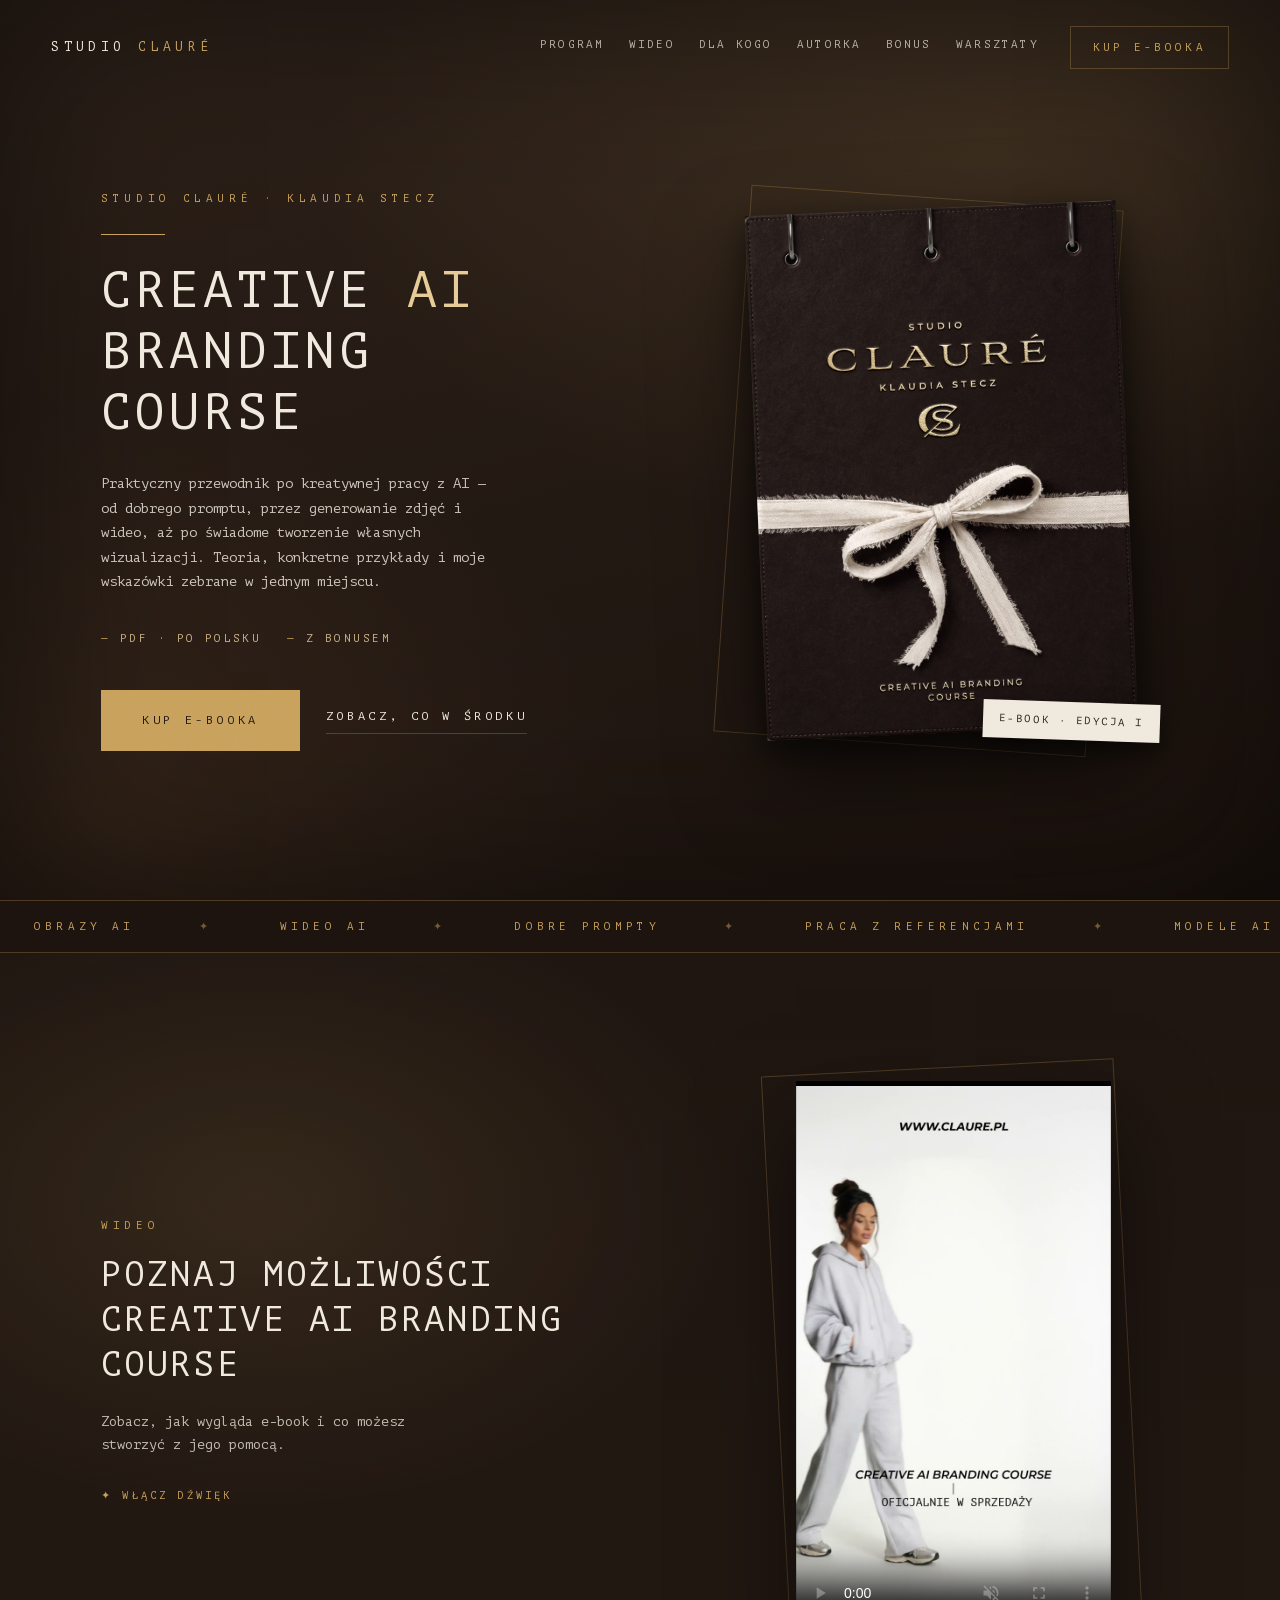
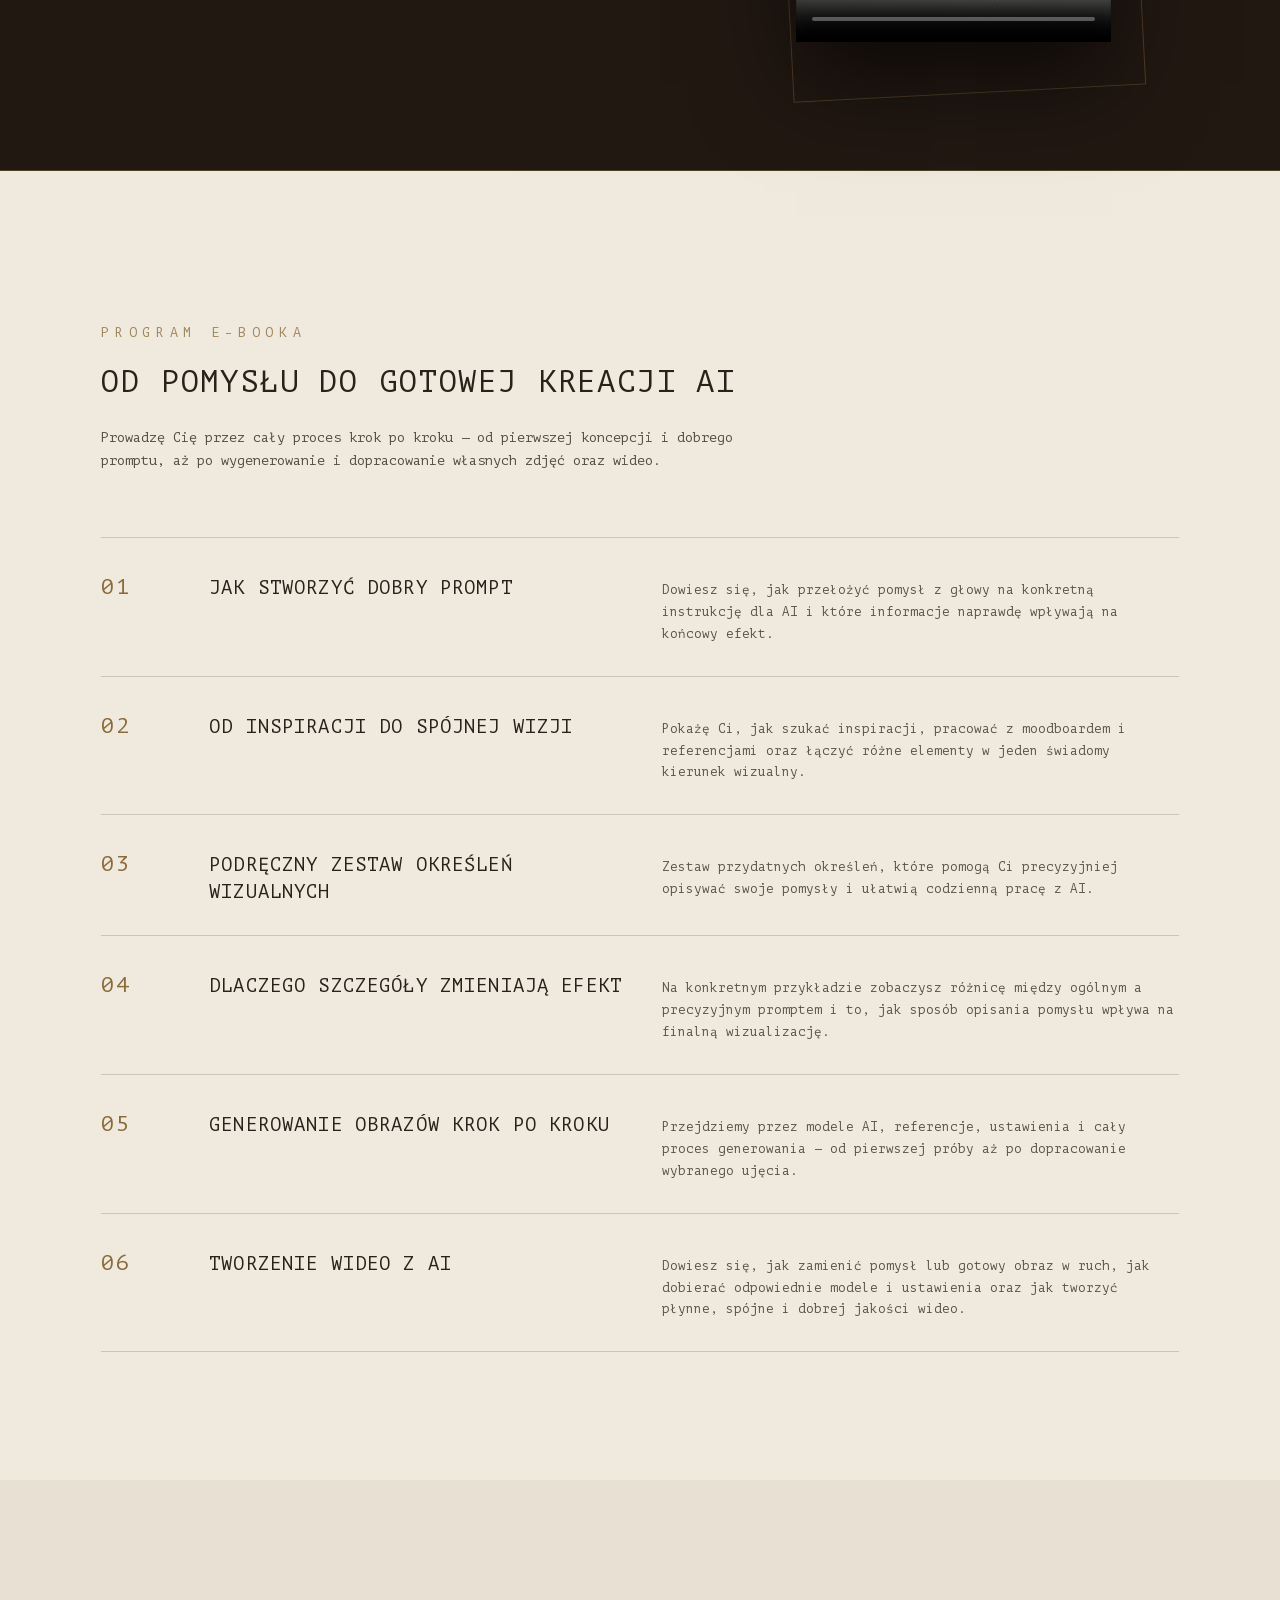
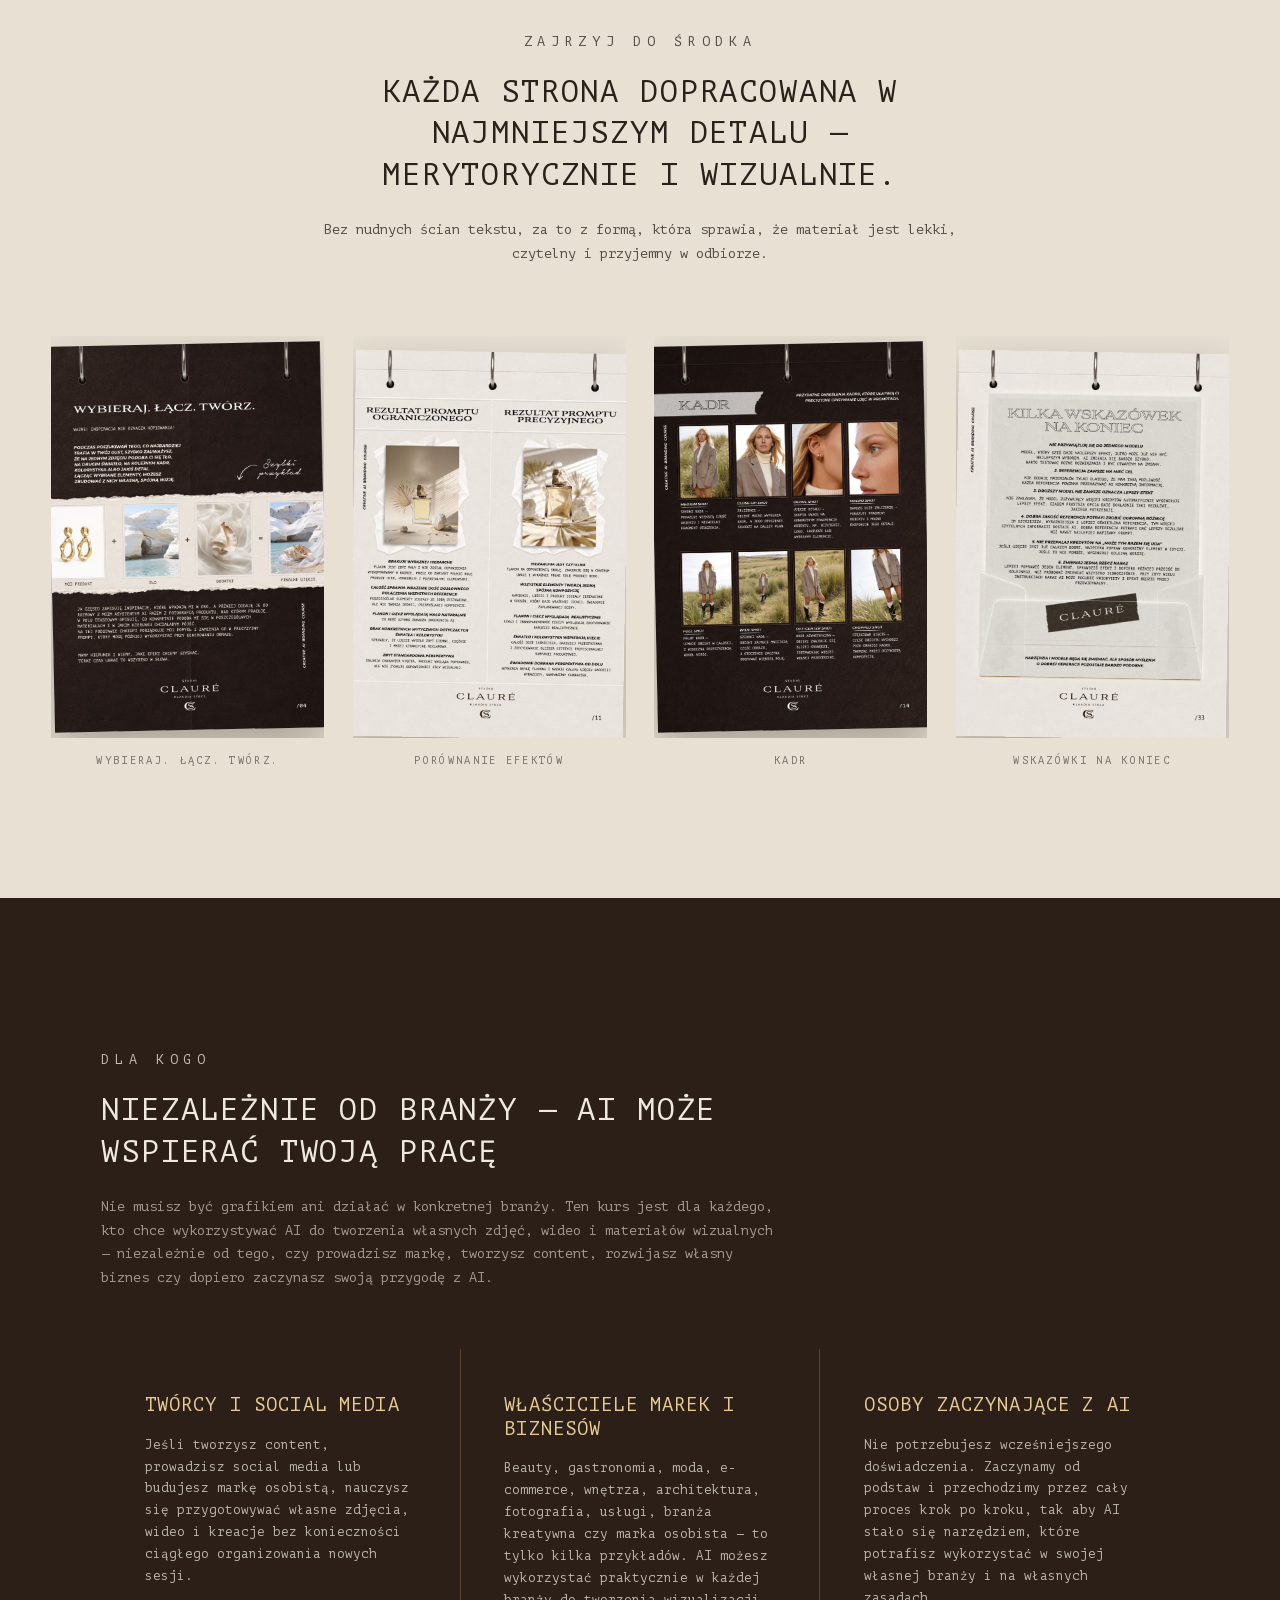
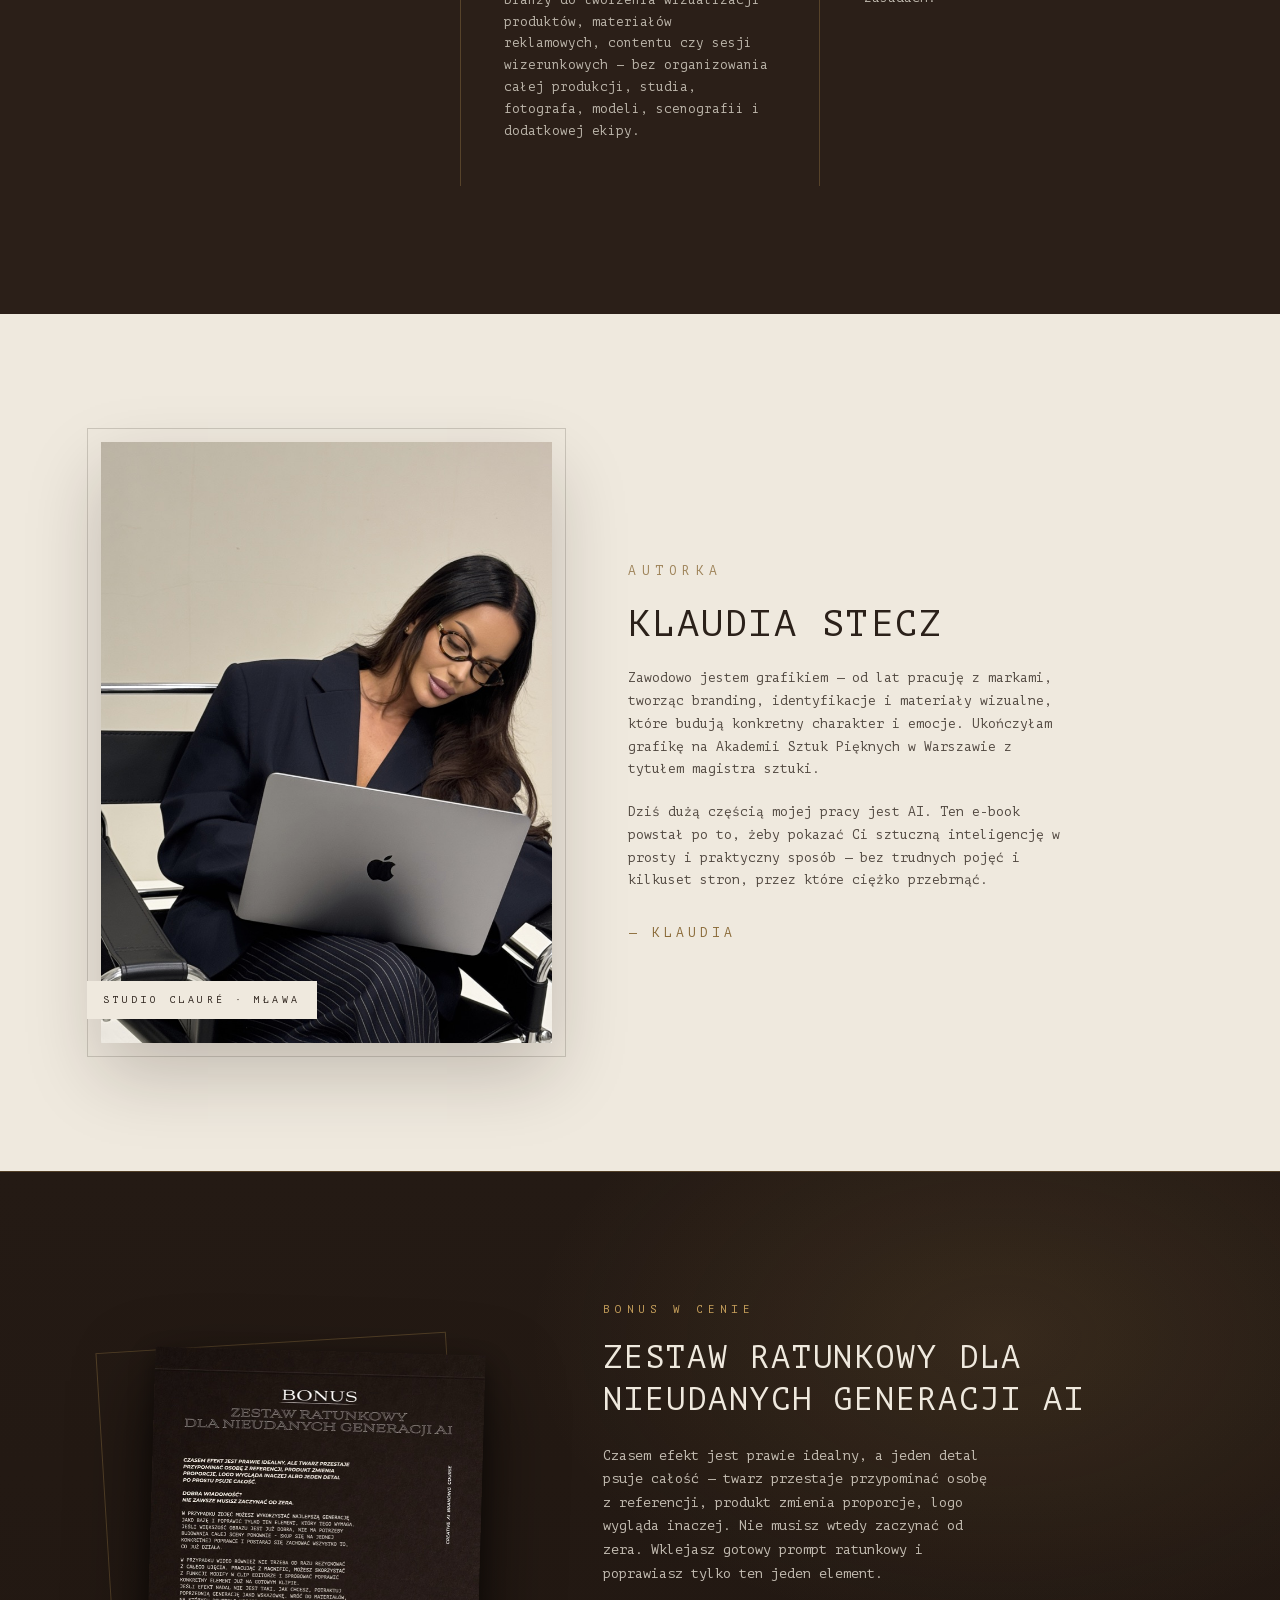
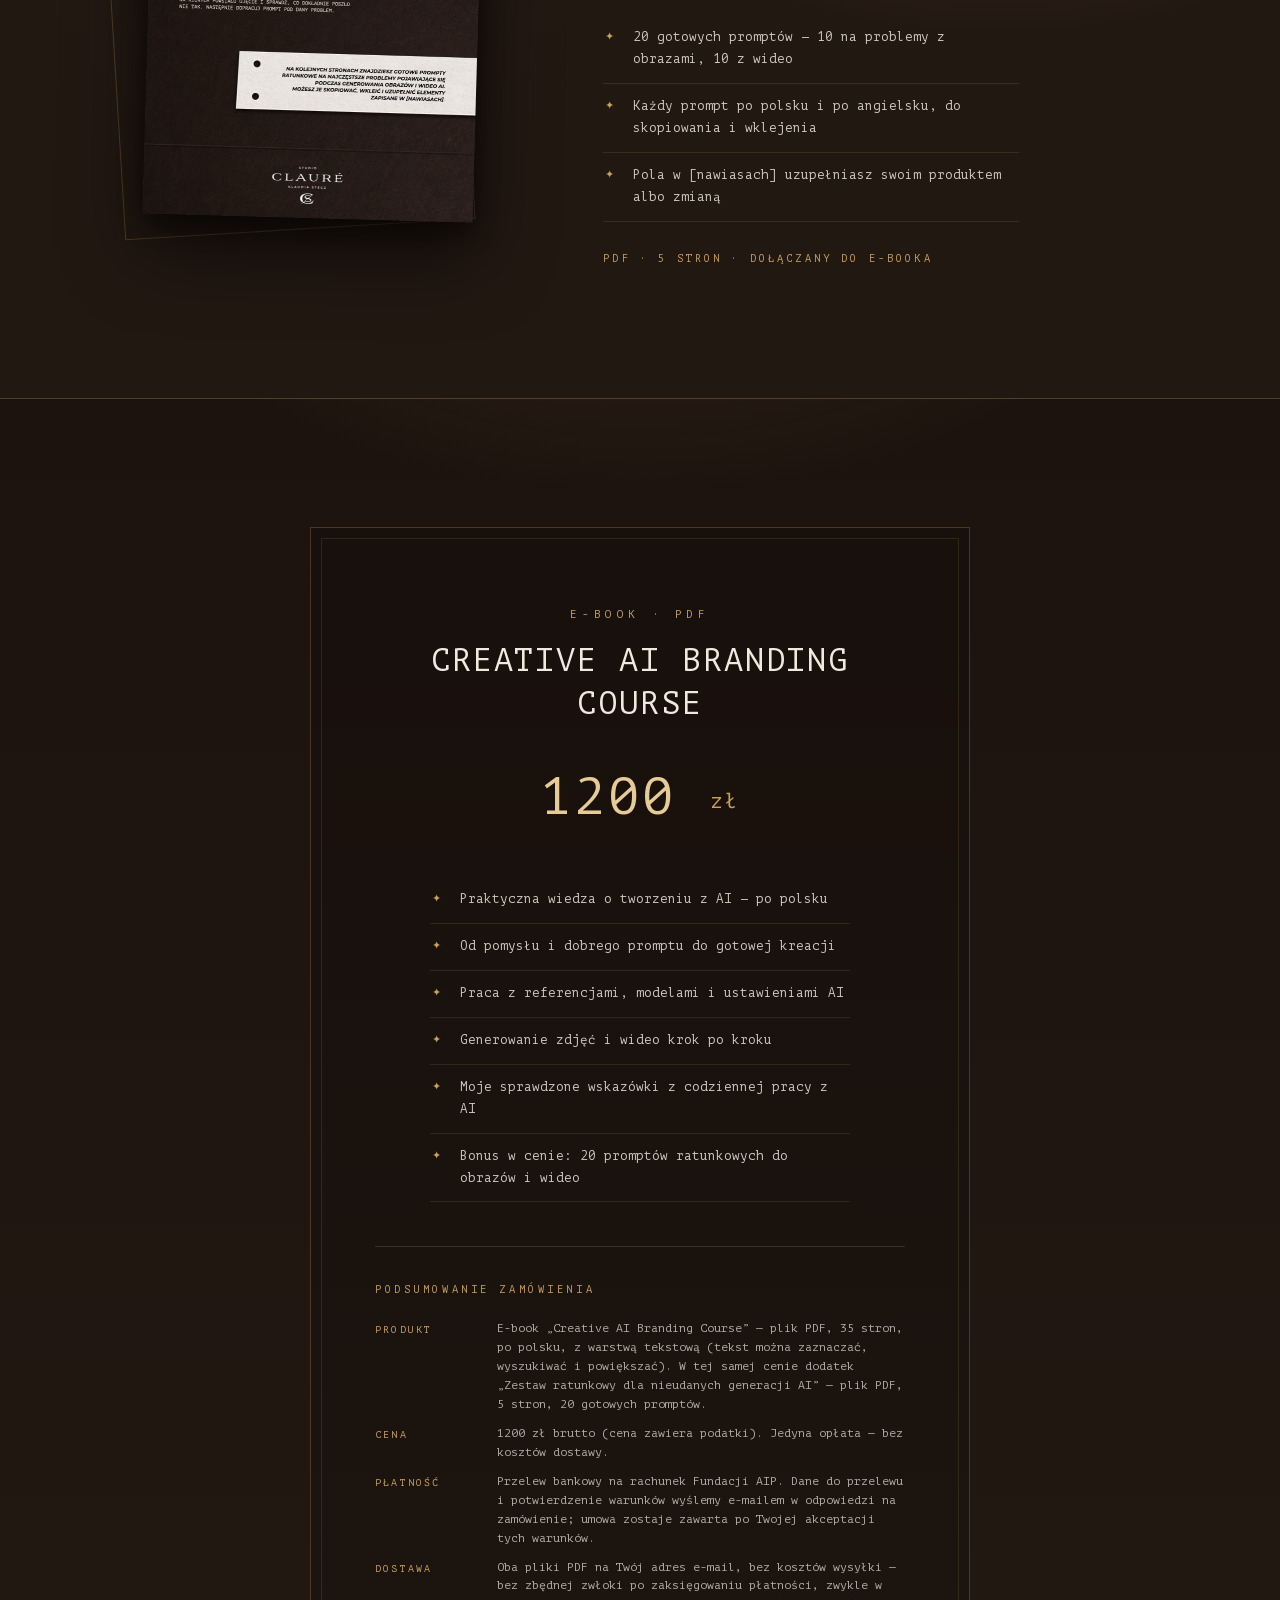
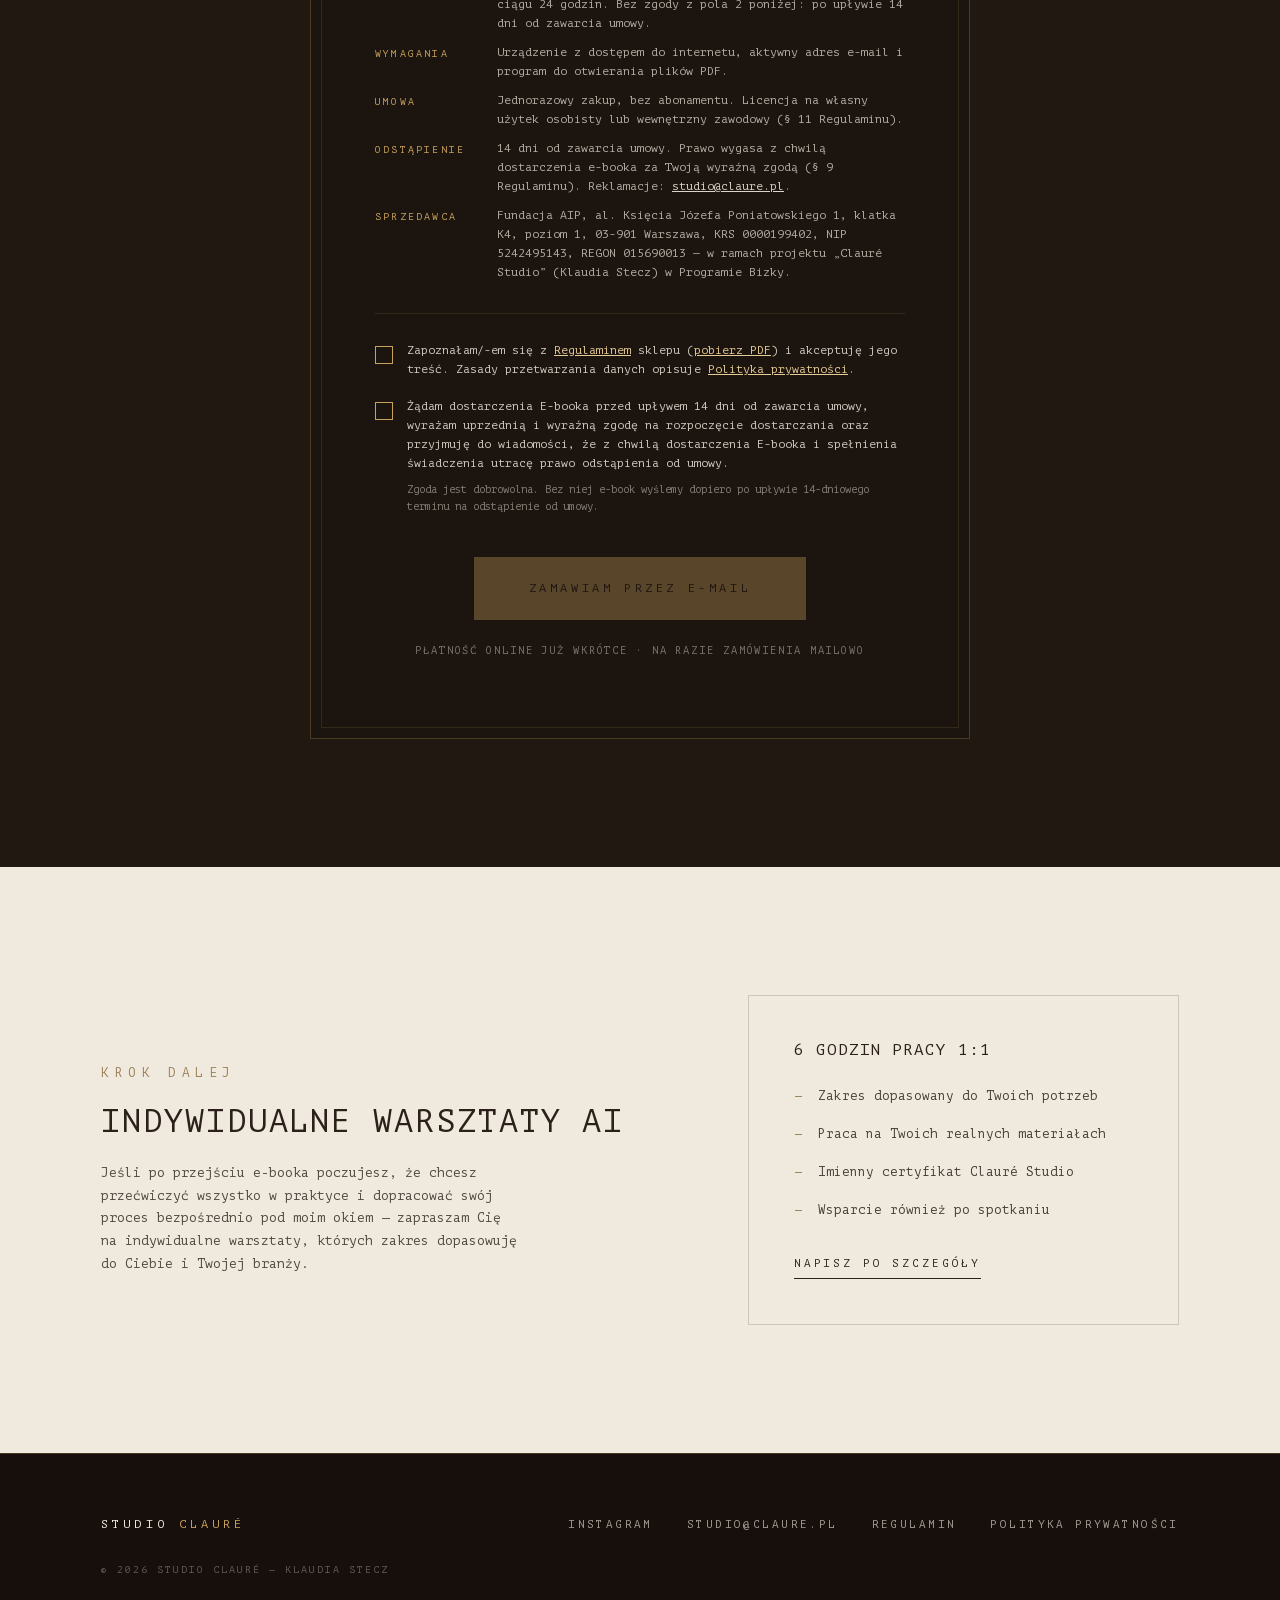
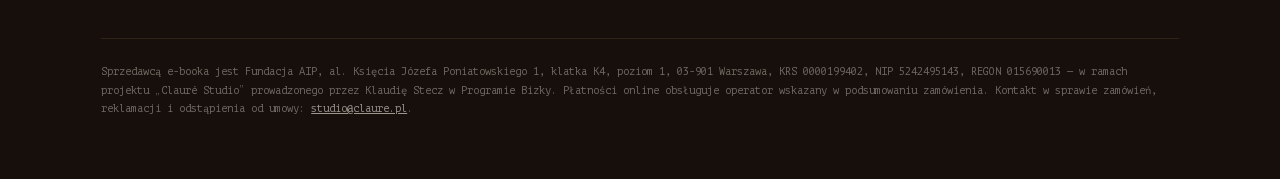
==== commit 0a5f149e: "Wideo zaraz po hero, menu mobilne i przyklejony nagłówek z nawigacją Sekcja z wideo przeniesiona z p" ====
--- a/index.html
+++ b/index.html
@@ -77,10 +77,18 @@
 
   /* ————— nagłówek ————— */
   header{
-    position:absolute;top:0;left:0;right:0;z-index:20;
+    position:fixed;top:0;left:0;right:0;z-index:20;
     display:flex;justify-content:space-between;align-items:center;
     padding:26px clamp(20px,4vw,56px);
-  }
+    border-bottom:1px solid transparent;
+    transition:background .35s ease,border-color .35s ease,backdrop-filter .35s ease;
+  }
+  header.scrolled{
+    background:rgba(26,18,13,.92);border-bottom-color:var(--line-dark);
+    -webkit-backdrop-filter:blur(10px);backdrop-filter:blur(10px);
+  }
+  /* kotwice lądują pod przyklejonym nagłówkiem */
+  section[id]{scroll-margin-top:96px}
   .brand{font-family:var(--display);font-size:13px;letter-spacing:.34em;text-transform:uppercase;color:var(--paper);text-decoration:none}
   .brand b{color:var(--gold);font-weight:400}
   .top-cta{
@@ -89,6 +97,75 @@
     padding:11px 22px;transition:.35s;
   }
   .top-cta:hover{background:var(--gold);color:var(--ink);border-color:var(--gold)}
+  body.menu-open{position:fixed;left:0;right:0;width:100%;overflow:hidden}
+  /* przy otwartym menu nagłówek dostaje tło — treść menu przewija się pod nim */
+  body.menu-open header{
+    z-index:70;background:rgba(26,18,13,.92);border-bottom-color:var(--line-dark);
+    -webkit-backdrop-filter:blur(10px);backdrop-filter:blur(10px);
+  }
+
+  /* ————— nawigacja ————— */
+  .nav{display:flex;align-items:center;gap:clamp(13px,1.9vw,28px);margin:0 clamp(16px,2.4vw,34px) 0 auto}
+  .nav a{
+    font-family:var(--mono);font-size:11px;letter-spacing:.2em;text-transform:uppercase;white-space:nowrap;
+    color:rgba(239,233,222,.72);text-decoration:none;padding-bottom:5px;border-bottom:1px solid transparent;transition:.3s;
+  }
+  .nav a:hover,.nav a:focus-visible{color:var(--gold);border-color:var(--gold)}
+
+  .nav-toggle{
+    display:none;width:44px;height:44px;margin-left:auto;flex:0 0 auto;position:relative;
+    background:transparent;border:1px solid var(--line-dark);color:var(--gold);cursor:pointer;transition:.3s;
+  }
+  .nav-toggle:hover{border-color:var(--gold)}
+  .nav-toggle i{
+    position:absolute;left:12px;right:12px;height:1px;background:currentColor;
+    transition:transform .35s cubic-bezier(.2,.8,.2,1),opacity .2s;
+  }
+  .nav-toggle i:nth-child(1){top:15px}
+  .nav-toggle i:nth-child(2){top:21px}
+  .nav-toggle i:nth-child(3){top:27px}
+  .nav-toggle[aria-expanded="true"] i:nth-child(1){transform:translateY(6px) rotate(45deg)}
+  .nav-toggle[aria-expanded="true"] i:nth-child(2){opacity:0}
+  .nav-toggle[aria-expanded="true"] i:nth-child(3){transform:translateY(-6px) rotate(-45deg)}
+
+  .menu{
+    position:fixed;inset:0;z-index:60;overflow-y:auto;overscroll-behavior:contain;
+    background:
+      radial-gradient(700px 500px at 82% 8%, rgba(200,161,92,.14), transparent 62%),
+      linear-gradient(170deg,#241a14 0%, var(--ink) 60%, #170f0b 100%);
+    padding:104px clamp(22px,6vw,56px) 44px;
+    opacity:0;visibility:hidden;transform:translateY(-12px);
+    transition:opacity .35s ease,transform .45s cubic-bezier(.2,.8,.2,1),visibility 0s linear .45s;
+  }
+  .menu[data-open="true"]{
+    opacity:1;visibility:visible;transform:none;
+    transition:opacity .35s ease,transform .45s cubic-bezier(.2,.8,.2,1),visibility 0s;
+  }
+  .menu-links,.menu .btn,.menu-foot{max-width:560px}
+  .menu-links{border-top:1px solid var(--line-dark)}
+  .menu-links a{
+    display:flex;align-items:baseline;gap:16px;padding:15px 2px;border-bottom:1px solid var(--line-dark);
+    font-family:var(--display);font-size:clamp(15px,4.4vw,20px);line-height:1.3;letter-spacing:.07em;text-transform:uppercase;
+    color:var(--paper);text-decoration:none;transition:color .3s;
+  }
+  .menu-links a i{
+    font-style:normal;font-family:var(--mono);font-size:10px;letter-spacing:.2em;
+    color:var(--gold);opacity:.85;flex:0 0 26px;
+  }
+  .menu-links a:hover,.menu-links a:focus-visible{color:var(--gold-bright)}
+  .menu .btn{display:block;margin-top:32px;text-align:center;padding:19px 24px}
+  .menu-foot{
+    margin-top:26px;display:flex;flex-wrap:wrap;gap:12px 28px;
+    font-size:10.5px;letter-spacing:.22em;text-transform:uppercase;
+  }
+  .menu-foot a{color:rgba(239,233,222,.5);text-decoration:none;transition:color .3s}
+  .menu-foot a:hover{color:var(--gold)}
+
+  @media(max-width:960px){
+    .nav{display:none}
+    html.js .top-cta{display:none}
+    html.js .nav-toggle{display:block}
+  }
 
   /* ————— hero ————— */
   .hero{
@@ -130,7 +207,7 @@
     border:1px solid var(--line-dark);transform:rotate(4deg);
   }
   .cover-box img{
-    width:min(78%,400px);display:block;transform:rotate(-2.5deg);
+    width:min(78%,400px);height:auto;display:block;transform:rotate(-2.5deg);
     box-shadow:0 40px 90px rgba(0,0,0,.6), 0 12px 28px rgba(0,0,0,.5);
     transition:transform .6s cubic-bezier(.2,.8,.2,1);
   }
@@ -193,7 +270,7 @@
   .shot-frame{position:relative;overflow:hidden;padding:8px 0}
   /* blokada zaznaczania, przeciągania i menu „zapisz obraz” */
   .shot img{
-    width:100%;display:block;box-shadow:0 22px 50px rgba(30,20,12,.3);
+    width:100%;height:auto;display:block;box-shadow:0 22px 50px rgba(30,20,12,.3);
     transition:transform .5s cubic-bezier(.2,.8,.2,1);
     pointer-events:none;user-select:none;-webkit-user-select:none;-webkit-user-drag:none;
   }
@@ -210,6 +287,7 @@
       linear-gradient(180deg,#1f1611, var(--ink) 70%);
     border-top:1px solid var(--line-dark);border-bottom:1px solid var(--line-dark);
   }
+  .marquee + .promo{border-top:none}
   .promo .wrap{display:grid;grid-template-columns:1.1fr .9fr;gap:clamp(36px,6vw,100px);align-items:center}
   .promo h2{font-size:clamp(20px,2.7vw,36px);margin-top:18px;line-height:1.3;color:var(--paper)}
   .promo h2 + p{margin-top:22px;font-size:13.5px;color:rgba(239,233,222,.78);max-width:46ch}
@@ -263,7 +341,7 @@
     border:1px solid var(--line-dark);transform:rotate(-3.5deg);
   }
   .bonus-cover img{
-    width:min(84%,330px);display:block;position:relative;transform:rotate(1.6deg);
+    width:min(84%,330px);height:auto;display:block;position:relative;transform:rotate(1.6deg);
     box-shadow:0 34px 74px rgba(0,0,0,.6), 0 10px 24px rgba(0,0,0,.45);
     pointer-events:none;user-select:none;-webkit-user-select:none;-webkit-user-drag:none;
   }
@@ -310,8 +388,8 @@
   .summary dt{font-size:10px;letter-spacing:.22em;text-transform:uppercase;color:var(--gold);padding-top:2px}
   .summary dd{margin:0}
   .summary a{color:rgba(239,233,222,.9)}
-  .promo{margin-top:16px;font-size:11px;letter-spacing:.16em;text-transform:uppercase;color:var(--gold)}
-  .promo small{display:block;margin-top:6px;font-size:10px;letter-spacing:.08em;text-transform:none;color:rgba(239,233,222,.5)}
+  .order-promo{margin-top:16px;font-size:11px;letter-spacing:.16em;text-transform:uppercase;color:var(--gold)}
+  .order-promo small{display:block;margin-top:6px;font-size:10px;letter-spacing:.08em;text-transform:none;color:rgba(239,233,222,.5)}
   .checks{margin-top:30px;border-top:1px solid rgba(200,161,92,.14);padding-top:10px}
   .check{display:flex;gap:14px;align-items:flex-start;margin-top:18px;font-size:11.5px;line-height:1.65;color:rgba(239,233,222,.86);cursor:pointer}
   .check input{
@@ -369,6 +447,7 @@
     .shots{grid-template-columns:1fr 1fr;gap:14px}
     .hero h1{font-size:clamp(24px,7vw,34px)}
     header{padding:20px}
+    section[id]{scroll-margin-top:84px}
     .top-cta{display:none}
     .summary{grid-template-columns:1fr;gap:2px 0}
     .summary dt{margin-top:12px}
@@ -376,6 +455,7 @@
   }
   @media(prefers-reduced-motion:reduce){
     .rise,.toc-item,.shot,.who-card{animation:none;opacity:1;transform:none;transition:none}
+    .menu,.menu[data-open="true"],.nav-toggle i{transition:none}
     .marquee-inner{animation:none}
   }
 </style>
@@ -385,8 +465,38 @@
 
 <header>
   <a class="brand" href="#">Studio <b>Clauré</b></a>
+  <nav class="nav" aria-label="Sekcje strony">
+    <a href="#srodek">Program</a>
+    <a href="#wideo">Wideo</a>
+    <a href="#dla-kogo">Dla kogo</a>
+    <a href="#autorka">Autorka</a>
+    <a href="#bonus">Bonus</a>
+    <a href="#warsztaty">Warsztaty</a>
+  </nav>
   <a class="top-cta" href="#kup">Kup e-booka</a>
+  <button class="nav-toggle" type="button" aria-label="Menu" aria-expanded="false" aria-controls="menu">
+    <i aria-hidden="true"></i><i aria-hidden="true"></i><i aria-hidden="true"></i>
+  </button>
 </header>
+
+<!-- ————— MENU MOBILNE ————— -->
+<nav class="menu" id="menu" data-open="false" aria-label="Menu">
+  <div class="menu-links">
+    <a href="#srodek"><i>01</i>Program e-booka</a>
+    <a href="#wideo"><i>02</i>Wideo</a>
+    <a href="#galeria"><i>03</i>Zajrzyj do środka</a>
+    <a href="#dla-kogo"><i>04</i>Dla kogo</a>
+    <a href="#autorka"><i>05</i>Autorka</a>
+    <a href="#bonus"><i>06</i>Bonus</a>
+    <a href="#warsztaty"><i>07</i>Warsztaty</a>
+  </div>
+  <a class="btn" href="#kup">Kup e-booka</a>
+  <div class="menu-foot">
+    <a href="https://www.instagram.com/claure_studio" target="_blank" rel="noopener">Instagram</a>
+    <a href="mailto:studio@claure.pl">studio@claure.pl</a>
+    <a href="/regulamin/">Regulamin</a>
+  </div>
+</nav>
 
 <!-- ————— HERO ————— -->
 <section class="hero">
@@ -406,7 +516,7 @@
       </div>
     </div>
     <div class="cover-box rise d3">
-      <img src="assets/cover.jpg" alt="Okładka e-booka Creative AI Branding Course — Studio Clauré" fetchpriority="high">
+      <img src="assets/cover.jpg" width="989" height="1400" alt="Okładka e-booka Creative AI Branding Course — Studio Clauré" fetchpriority="high">
       <div class="cover-tag">E-book · Edycja I</div>
     </div>
   </div>
@@ -419,6 +529,21 @@
     <span>Obrazy AI</span><span>Wideo AI</span><span>Dobre prompty</span><span>Praca z referencjami</span><span>Modele AI</span><span>Spójne wizualizacje</span><span>Prompty ratunkowe</span><span>Praktyczne wskazówki</span>
   </div>
 </div>
+
+<!-- ————— WIDEO ————— -->
+<section class="promo section" id="wideo">
+  <div class="wrap">
+    <div class="promo-text">
+      <p class="eyebrow">Wideo</p>
+      <h2>Poznaj możliwości Creative AI Branding Course</h2>
+      <p>Zobacz, jak wygląda e-book i co możesz stworzyć z jego pomocą.</p>
+      <span class="promo-hint">✦ Włącz dźwięk</span>
+    </div>
+    <div class="promo-player">
+      <video src="assets/promo.mp4" poster="assets/promo-poster.jpg" autoplay muted loop playsinline controls preload="metadata" aria-label="Wideo promujące e-book Creative AI Branding Course"></video>
+    </div>
+  </div>
+</section>
 
 <!-- ————— PROGRAM E-BOOKA ————— -->
 <section class="paper section" id="srodek">
@@ -464,7 +589,7 @@
 </section>
 
 <!-- ————— GALERIA ————— -->
-<section class="gallery-sec section">
+<section class="gallery-sec section" id="galeria">
   <div class="wrap">
     <div class="sec-head">
       <p class="eyebrow">Zajrzyj do środka</p>
@@ -472,31 +597,16 @@
       <p>Bez nudnych ścian tekstu, za to z formą, która sprawia, że materiał jest lekki, czytelny i przyjemny w odbiorze.</p>
     </div>
     <div class="shots">
-      <figure class="shot"><div class="shot-frame"><img src="assets/p04.jpg" alt="Strona e-booka: wybieraj, łącz, twórz" loading="lazy" draggable="false"></div><figcaption>Wybieraj. Łącz. Twórz.</figcaption></figure>
-      <figure class="shot"><div class="shot-frame"><img src="assets/p11.jpg" alt="Strona e-booka: porównanie efektów promptów" loading="lazy" draggable="false"></div><figcaption>Porównanie efektów</figcaption></figure>
-      <figure class="shot"><div class="shot-frame"><img src="assets/p14.jpg" alt="Strona e-booka: kadr" loading="lazy" draggable="false"></div><figcaption>Kadr</figcaption></figure>
-      <figure class="shot"><div class="shot-frame"><img src="assets/p33.jpg" alt="Strona e-booka: kilka wskazówek na koniec" loading="lazy" draggable="false"></div><figcaption>Wskazówki na koniec</figcaption></figure>
+      <figure class="shot"><div class="shot-frame"><img src="assets/p04.jpg" width="778" height="1100" alt="Strona e-booka: wybieraj, łącz, twórz" loading="lazy" draggable="false"></div><figcaption>Wybieraj. Łącz. Twórz.</figcaption></figure>
+      <figure class="shot"><div class="shot-frame"><img src="assets/p11.jpg" width="778" height="1100" alt="Strona e-booka: porównanie efektów promptów" loading="lazy" draggable="false"></div><figcaption>Porównanie efektów</figcaption></figure>
+      <figure class="shot"><div class="shot-frame"><img src="assets/p14.jpg" width="778" height="1100" alt="Strona e-booka: kadr" loading="lazy" draggable="false"></div><figcaption>Kadr</figcaption></figure>
+      <figure class="shot"><div class="shot-frame"><img src="assets/p33.jpg" width="778" height="1100" alt="Strona e-booka: kilka wskazówek na koniec" loading="lazy" draggable="false"></div><figcaption>Wskazówki na koniec</figcaption></figure>
     </div>
   </div>
 </section>
 
-<!-- ————— WIDEO ————— -->
-<section class="promo section">
-  <div class="wrap">
-    <div class="promo-text">
-      <p class="eyebrow">Wideo</p>
-      <h2>Poznaj możliwości Creative AI Branding Course</h2>
-      <p>Zobacz, jak wygląda e-book i co możesz stworzyć z jego pomocą.</p>
-      <span class="promo-hint">✦ Włącz dźwięk</span>
-    </div>
-    <div class="promo-player">
-      <video src="assets/promo.mp4" poster="assets/promo-poster.jpg" autoplay muted loop playsinline controls preload="metadata" aria-label="Wideo promujące e-book Creative AI Branding Course"></video>
-    </div>
-  </div>
-</section>
-
 <!-- ————— DLA KOGO ————— -->
-<section class="who section">
+<section class="who section" id="dla-kogo">
   <div class="wrap">
     <div class="sec-head">
       <p class="eyebrow">Dla kogo</p>
@@ -521,10 +631,10 @@
 </section>
 
 <!-- ————— AUTORKA ————— -->
-<section class="paper section author">
+<section class="paper section author" id="autorka">
   <div class="wrap">
     <figure class="author-photo">
-      <img src="assets/klaudia.jpg" alt="Klaudia Stecz — Studio Clauré" loading="lazy">
+      <img src="assets/klaudia.jpg" width="800" height="1400" alt="Klaudia Stecz — Studio Clauré" loading="lazy">
       <figcaption>Studio Clauré · Mława</figcaption>
     </figure>
     <div>
@@ -538,10 +648,10 @@
 </section>
 
 <!-- ————— BONUS ————— -->
-<section class="bonus section">
+<section class="bonus section" id="bonus">
   <div class="wrap">
     <figure class="bonus-cover">
-      <img src="assets/bonus.jpg" alt="Bonus — Zestaw ratunkowy dla nieudanych generacji AI" loading="lazy" draggable="false">
+      <img src="assets/bonus.jpg" width="636" height="900" alt="Bonus — Zestaw ratunkowy dla nieudanych generacji AI" loading="lazy" draggable="false">
     </figure>
     <div>
       <p class="eyebrow">Bonus w cenie</p>
@@ -572,7 +682,7 @@
         <li>Moje sprawdzone wskazówki z codziennej pracy z AI</li>
         <li>Bonus w cenie: 20 promptów ratunkowych do obrazów i wideo</li>
       </ul>
-      <p class="promo js-promo" hidden></p>
+      <p class="order-promo js-promo" hidden></p>
 
       <div class="order" id="zamowienie">
         <p class="order-title">Podsumowanie zamówienia</p>
@@ -617,7 +727,7 @@
 </section>
 
 <!-- ————— WARSZTATY ————— -->
-<section class="ws section">
+<section class="ws section" id="warsztaty">
   <div class="wrap">
     <div>
       <p class="eyebrow">Krok dalej</p>
@@ -770,6 +880,40 @@
   });
   updateOrder();
 
+  /* ————— menu mobilne ————— */
+  const toggle = $(".nav-toggle"), menu = $("#menu"), root = document.documentElement;
+  let lockedY = 0;
+  function setMenu(open) {
+    menu.dataset.open = open ? "true" : "false";
+    toggle.setAttribute("aria-expanded", open ? "true" : "false");
+    toggle.setAttribute("aria-label", open ? "Zamknij menu" : "Menu");
+    if (open) {
+      /* blokada tła bez utraty pozycji: body na fixed, przesunięte o scrollY */
+      lockedY = window.scrollY;
+      document.body.style.top = -lockedY + "px";
+      document.body.classList.add("menu-open");
+      requestAnimationFrame(() => menu.querySelector("a").focus());
+    } else if (document.body.classList.contains("menu-open")) {
+      document.body.classList.remove("menu-open");
+      document.body.style.top = "";
+      void document.body.offsetHeight;      /* przeliczenie wysokości przed powrotem */
+      const behavior = root.style.scrollBehavior;
+      root.style.scrollBehavior = "auto";   /* powrót bez animacji */
+      window.scrollTo(0, lockedY);
+      root.style.scrollBehavior = behavior;
+    }
+  }
+  toggle.addEventListener("click", () => setMenu(menu.dataset.open !== "true"));
+  const header = document.querySelector("header");
+  const onScroll = () => header.classList.toggle("scrolled", window.scrollY > 40);
+  addEventListener("scroll", onScroll, { passive: true });
+  onScroll();
+  menu.addEventListener("click", e => { if (e.target.closest("a")) setMenu(false); });
+  document.addEventListener("keydown", e => {
+    if (e.key === "Escape" && menu.dataset.open === "true") { setMenu(false); toggle.focus(); }
+  });
+  matchMedia("(min-width:961px)").addEventListener("change", e => { if (e.matches) setMenu(false); });
+
   /* scroll reveal */
   const io = new IntersectionObserver(entries => {
     entries.forEach(e => { if (e.isIntersecting) { e.target.classList.add("in"); io.unobserve(e.target); } });
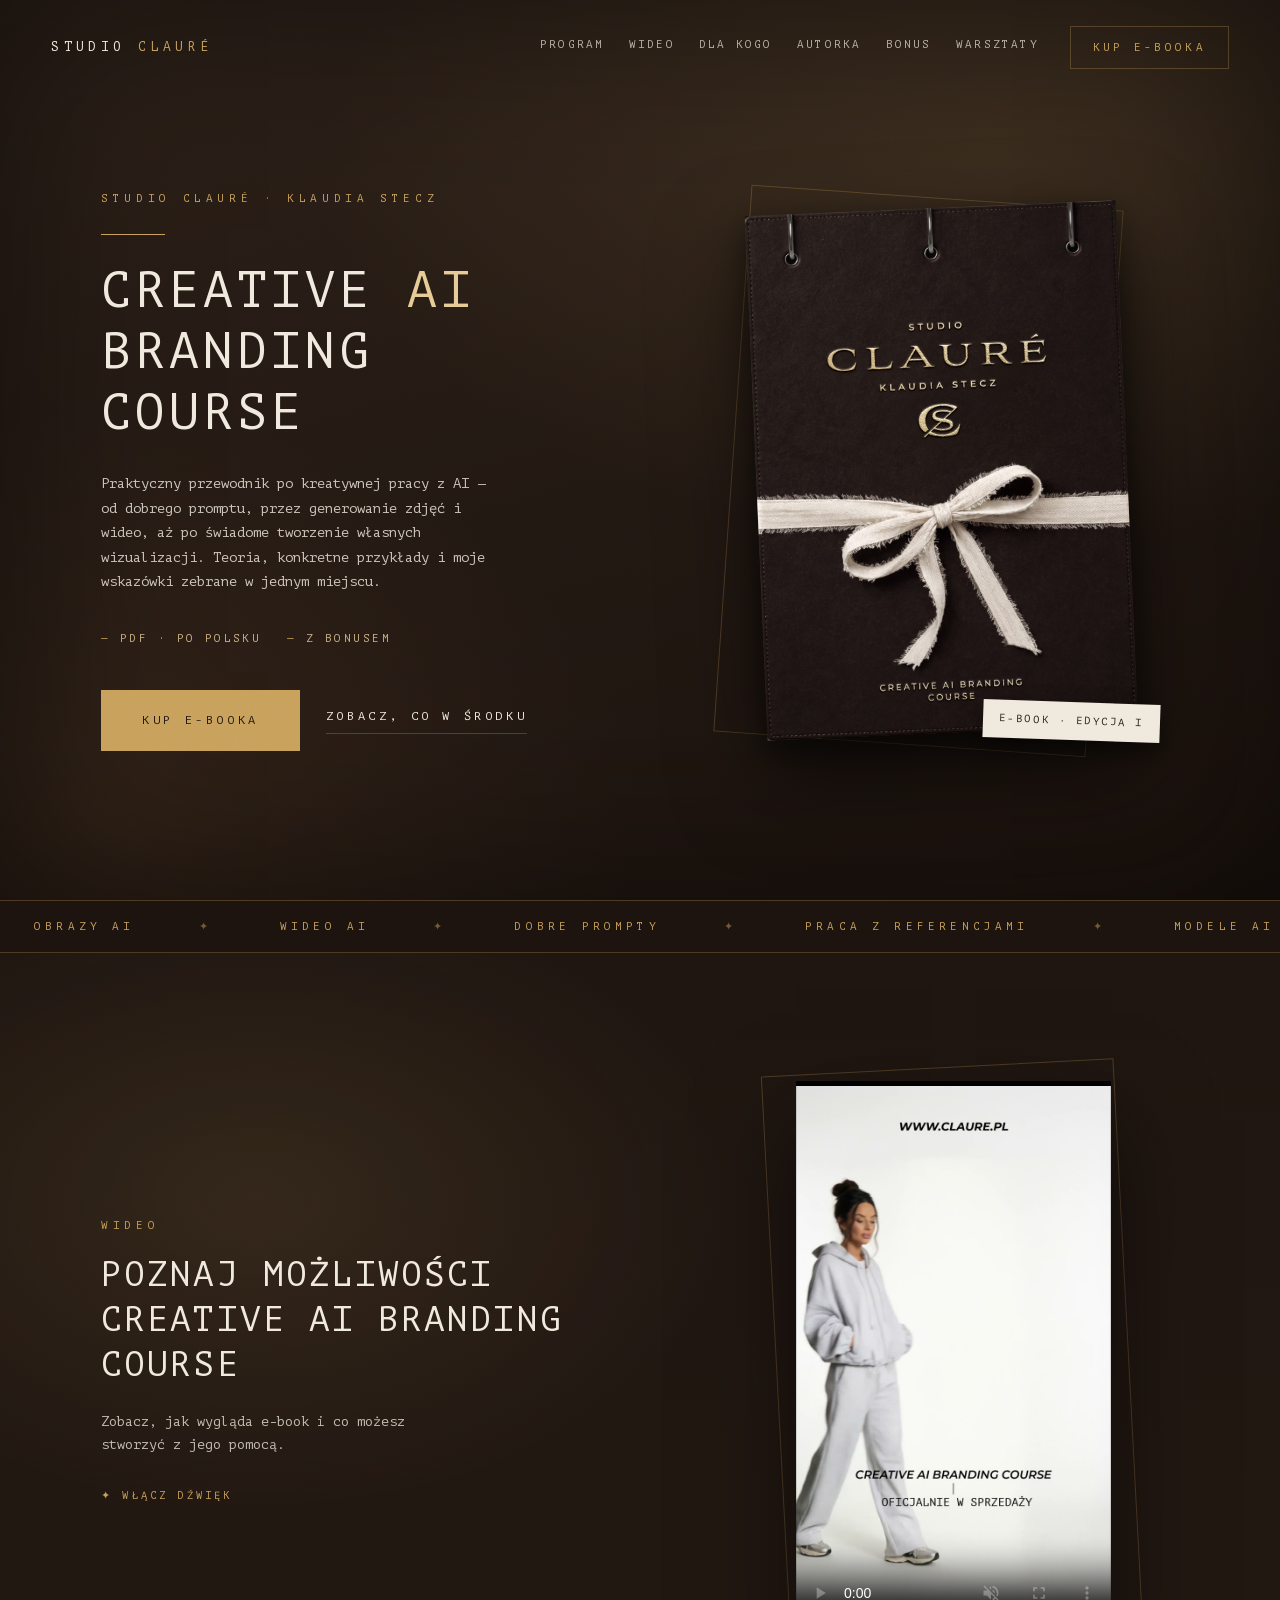
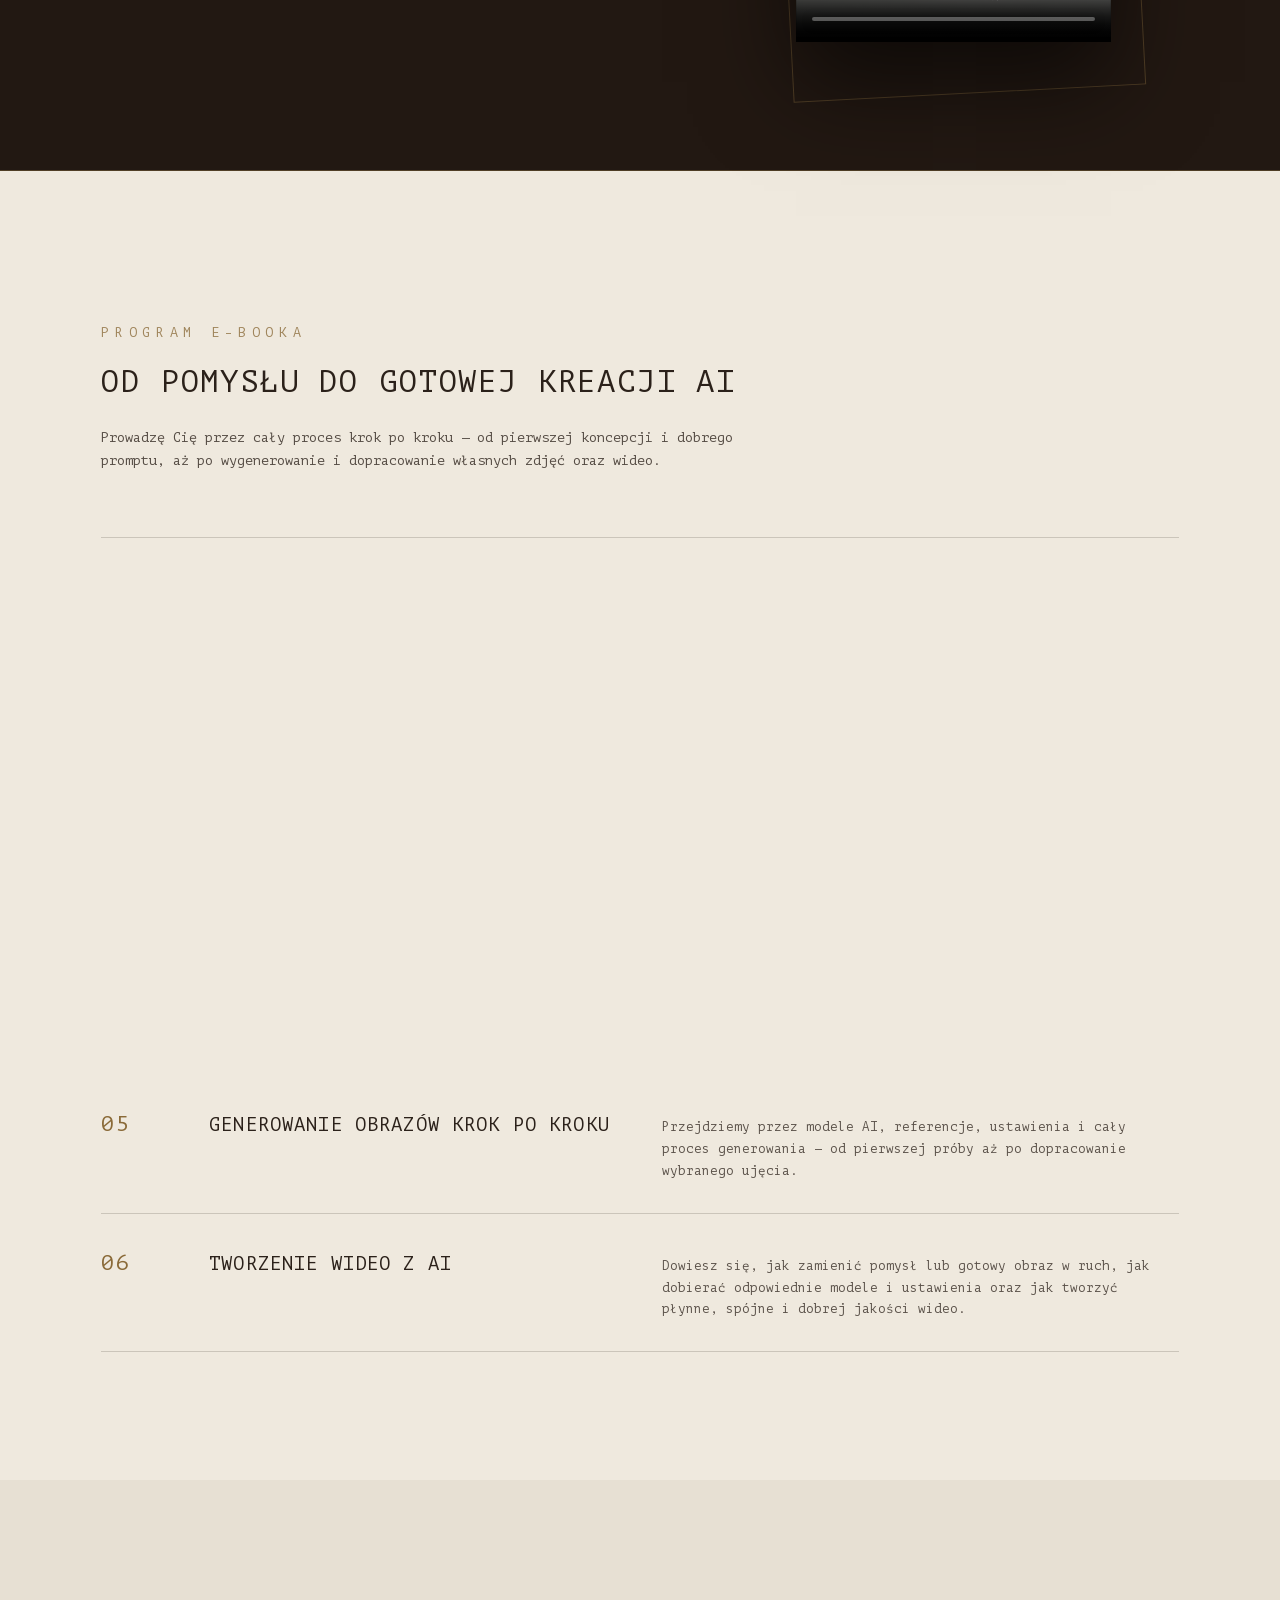
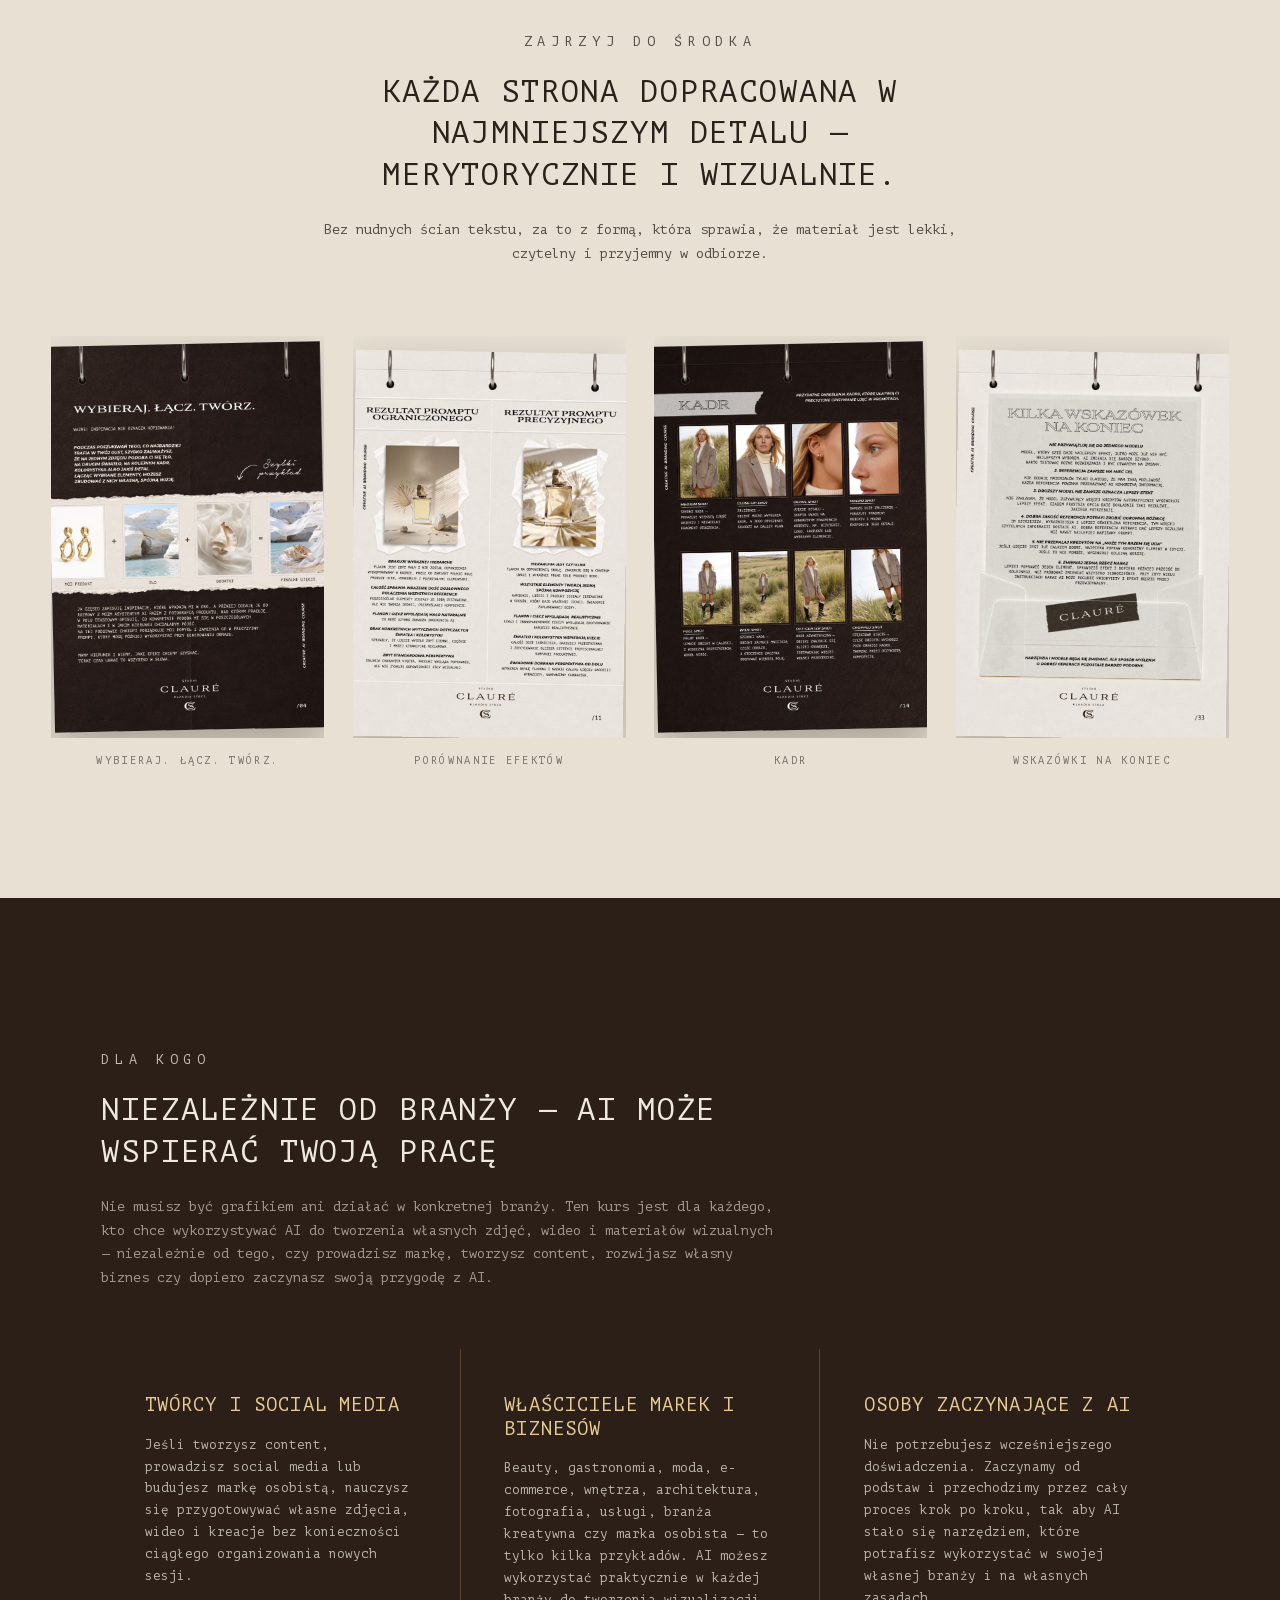
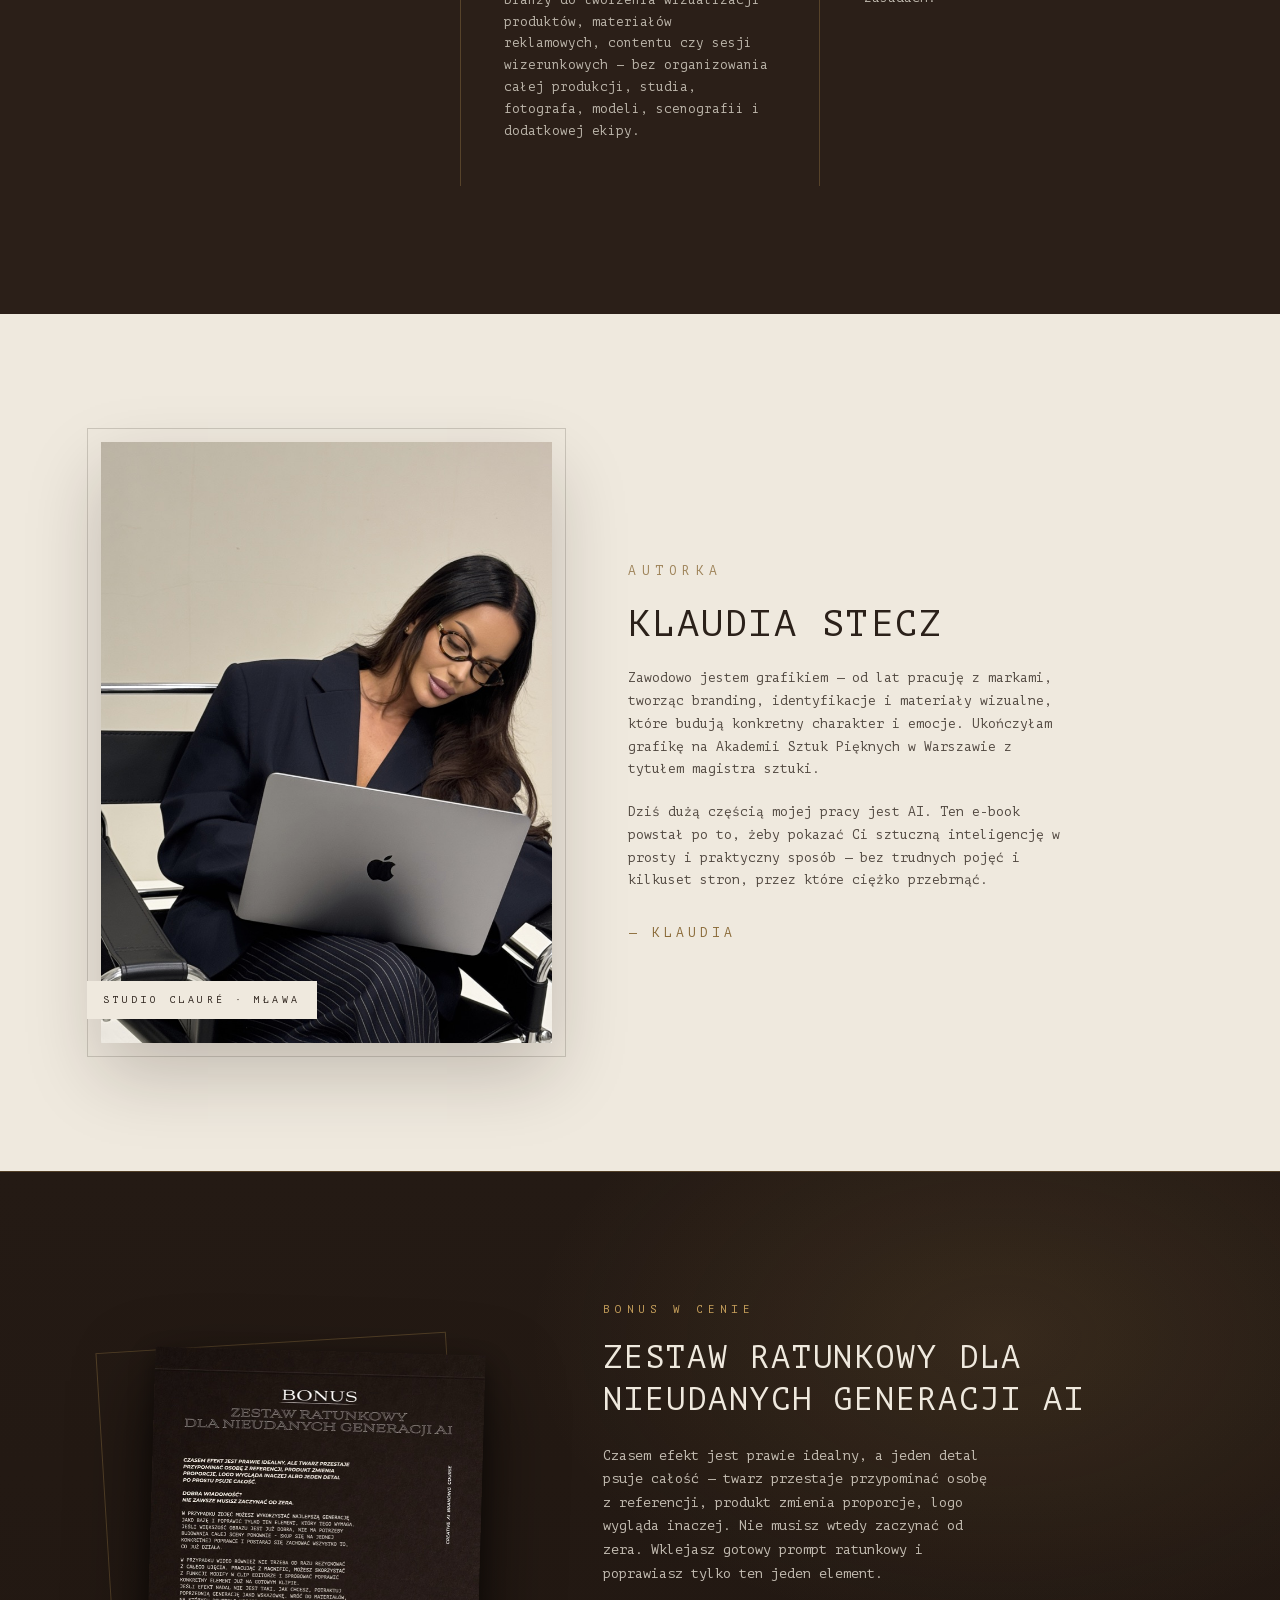
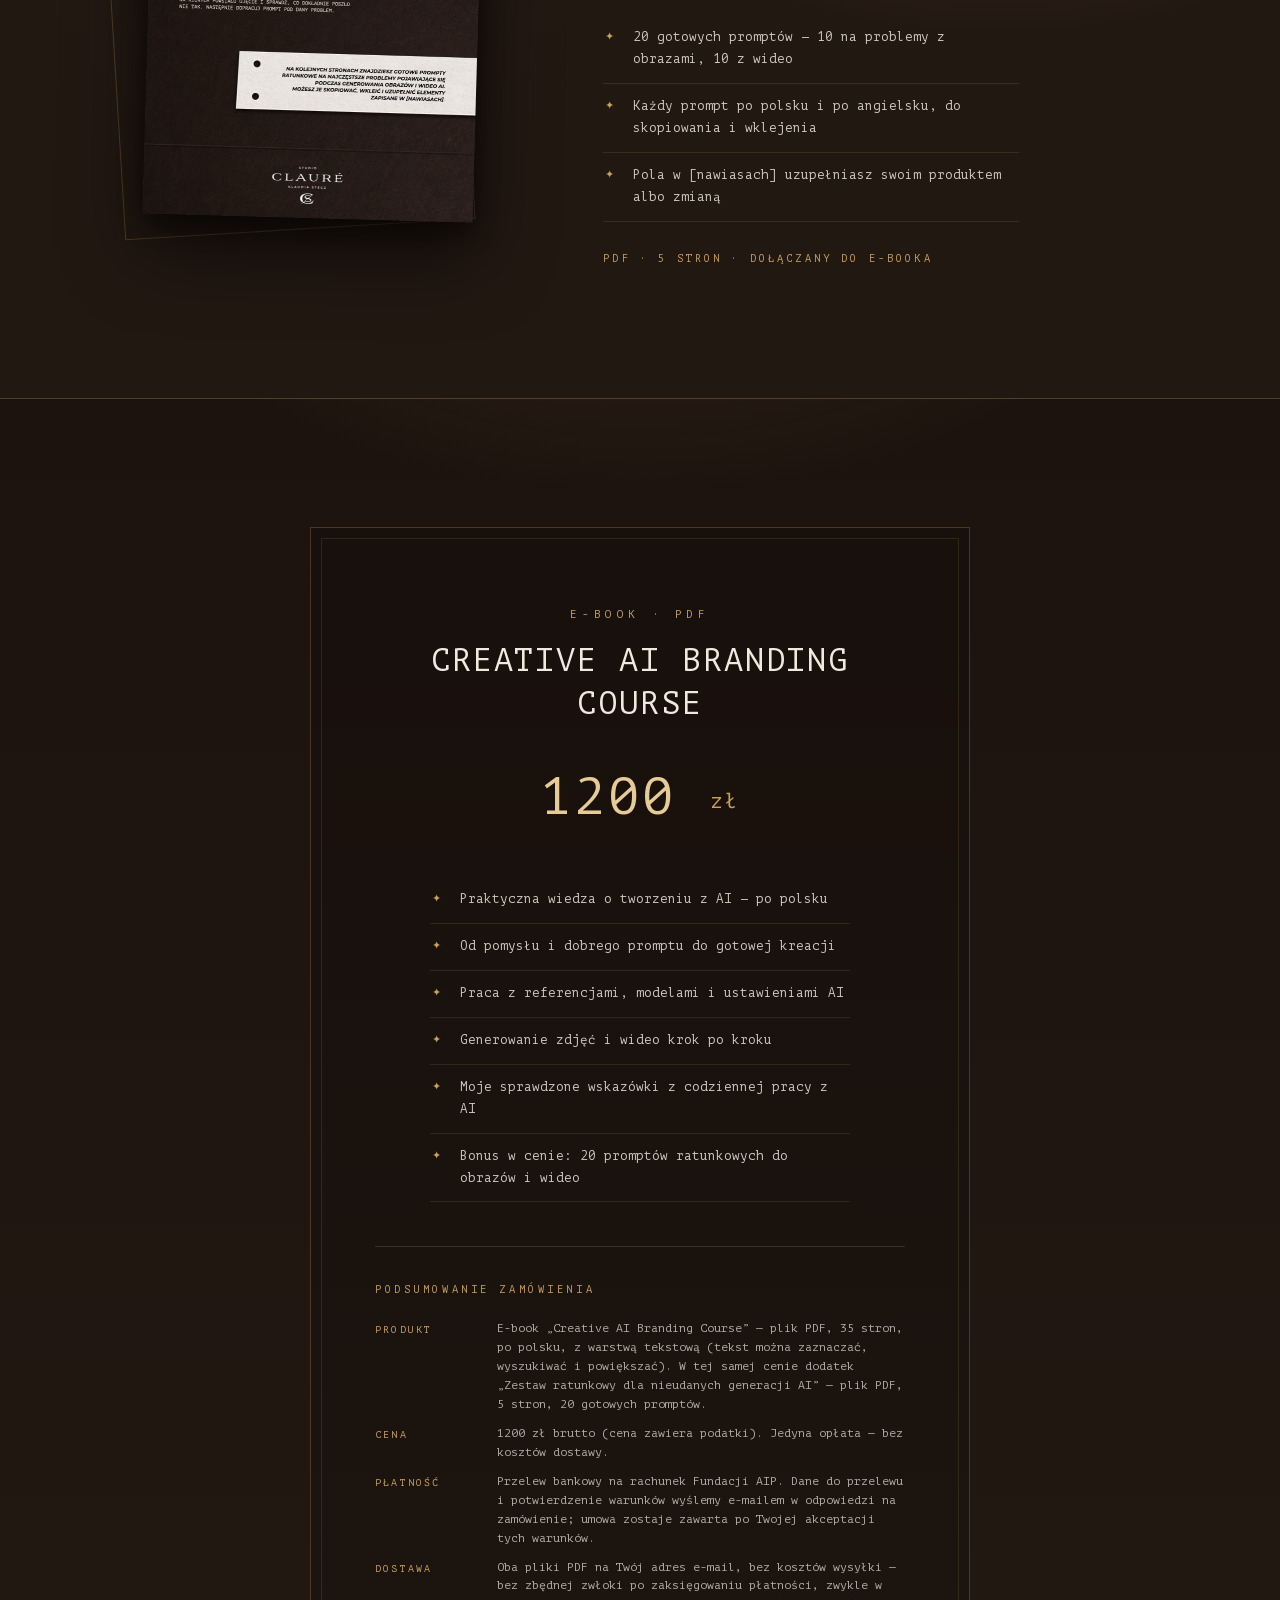
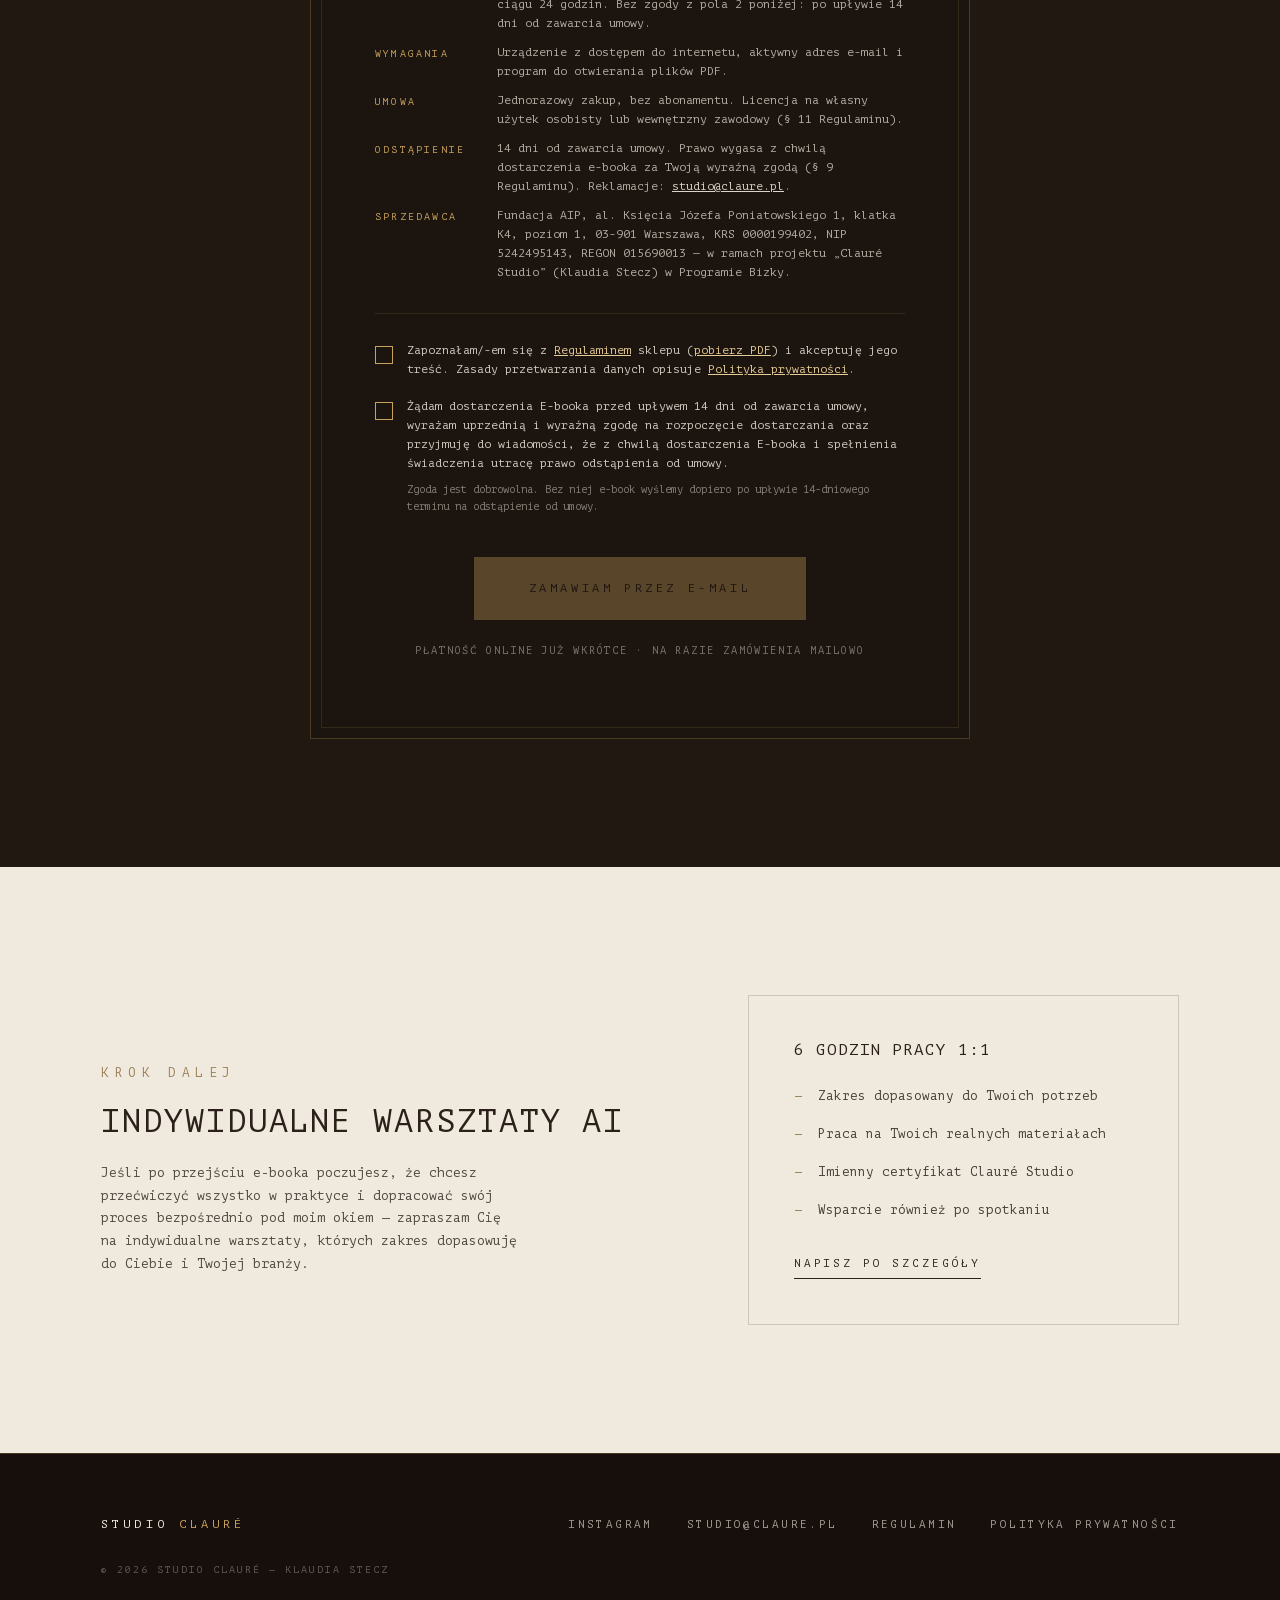
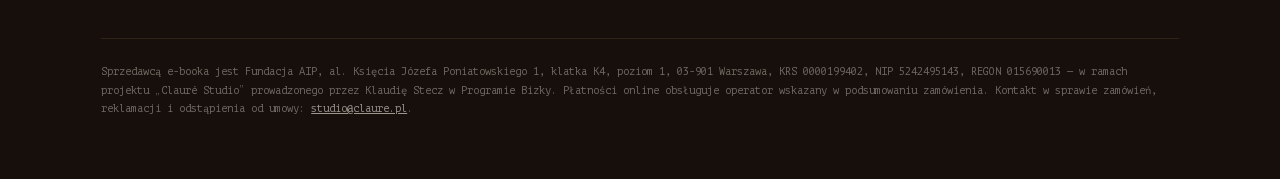
==== commit 01a8cdfa: "Płatności: przygotowanie pod link Stripe zamiast bramki Bizky Bizky zakończyło współpracę z operator" ====
--- a/index.html
+++ b/index.html
@@ -765,11 +765,11 @@
 <script>
   /* ————————————————————————————————————————————————
      KONFIGURACJA SPRZEDAŻY — jedyne miejsce do edycji:
-     1. PRICE — cena regularna brutto, np. "1200 zł".
-     2. BIZKY_URL — link do płatności na cenę regularną (bramka przez Bizky).
-        Pusty = zamówienia mailowo.
-     3. PAY_OPERATOR — nazwa operatora płatności widoczna w podsumowaniu,
-        np. "Przelewy24 (PayPro S.A.)", "Tpay (Krajowy Integrator Płatności S.A.)", "PayU S.A.".
+     1. PRICE — cena regularna brutto, np. "1200 zł". Musi się zgadzać z ceną produktu w Stripe.
+     2. PAYMENT_URL — link do płatności Stripe (Payment Link, https://buy.stripe.com/...).
+        Pusty = zamówienia mailowo. Strona sama dopisuje do linku locale=pl.
+     3. PAY_OPERATOR — operator płatności widoczny w podsumowaniu zamówienia (wymóg Działu
+        Prawnego Bizky). W notce pod przyciskiem pokazuje się tylko część przed nawiasem.
      4. PROMO — promocja premierowa −10% (§ 6 ust. 5 Regulaminu), siedem dni od startu sprzedaży.
         PROMO.start — JEDYNA data do wpisania ("RRRR-MM-DD", dzień startu sprzedaży).
         Pusta = brak promocji, strona pokazuje cenę regularną. Koniec liczy się sam:
@@ -777,13 +777,14 @@
         PROMO.lowest — najniższa cena z 30 dni przed obniżką (omnibus). Cena 1080 zł była
         publicznie wyświetlana 8–10.09.2026, więc dla promocji startującej przed 11.10.2026
         zostaw "1080 zł"; dla późniejszej wpisz "1200 zł".
-        PROMO.url — osobny link płatności na kwotę promocyjną (bramka nie obsługuje kodów).
-        Pusty = w czasie promocji zamówienia idą mailowo, z kodem w treści wiadomości.
+        PROMO.url — zwykle zostaje pusty: w czasie promocji strona używa PAYMENT_URL
+        z parametrem prefilled_promo_code=PREMIERA, a Stripe sam nalicza rabat. Warunek:
+        w linku Stripe włączone kody promocyjne, a w Stripe istnieje aktywny kod PREMIERA.
      Adres powrotu po płatności (do podania operatorowi): https://claure.pl/dziekujemy/
      ———————————————————————————————————————————————— */
   const PRICE = "1200 zł";
-  const BIZKY_URL = "";
-  const PAY_OPERATOR = "";
+  const PAYMENT_URL = "";
+  const PAY_OPERATOR = "Stripe (Stripe Payments Europe, Ltd.)";
   const PROMO = {
     code: "PREMIERA",
     price: "1080 zł",
@@ -811,7 +812,16 @@
   const today = iso(new Date());
   const promoOn = !!(PRICE && PROMO.code && PROMO.price && PROMO.start && PROMO.lowest)
     && today >= PROMO.start && today <= promoEnd;
-  const payUrl = promoOn ? PROMO.url : BIZKY_URL;
+  const withParams = (url, params) => {
+    if (!url) return "";
+    const u = new URL(url);
+    Object.entries(params).forEach(([k, v]) => { if (v && !u.searchParams.has(k)) u.searchParams.set(k, v); });
+    return u.toString();
+  };
+  const payUrl = promoOn
+    ? withParams(PROMO.url || PAYMENT_URL, { prefilled_promo_code: PROMO.url ? "" : PROMO.code, locale: "pl" })
+    : withParams(PAYMENT_URL, { locale: "pl" });
+  const operatorShort = PAY_OPERATOR.split(" (")[0];
   const currentPrice = promoOn ? PROMO.price : PRICE;
   const fmtPrice = p => p.replace(/(zł|PLN)/i, "<small>$1</small>");
 
@@ -834,7 +844,7 @@
 
   payMethod.textContent = payUrl
     ? "Płatność online przez operatora " + (PAY_OPERATOR || "wskazanego przed przekierowaniem") +
-      " — metody udostępnione przez operatora (np. BLIK, karta, szybki przelew). Po kliknięciu przycisku przejdziesz na stronę operatora."
+      " — BLIK, karta płatnicza, Przelewy24, Apple Pay lub Google Pay, zależnie od dostępności u operatora. Po kliknięciu przycisku przejdziesz na stronę płatności operatora."
     : "Przelew bankowy na rachunek Fundacji AIP. Dane do przelewu i potwierdzenie warunków wyślemy e-mailem w odpowiedzi na zamówienie; umowa zostaje zawarta po Twojej akceptacji tych warunków.";
 
   function mailOrder(early) {
@@ -864,7 +874,7 @@
     if (payUrl && c2.checked) {
       btn.textContent = "Kupuję i płacę";
       btn.href = payUrl; btn.target = "_blank"; btn.rel = "noopener";
-      payNote.textContent = "Zamówienie z obowiązkiem zapłaty · płatność online" + (PAY_OPERATOR ? " · " + PAY_OPERATOR : "");
+      payNote.textContent = "Zamówienie z obowiązkiem zapłaty · płatność online" + (operatorShort ? " · " + operatorShort : "");
     } else {
       btn.textContent = "Zamawiam przez e-mail";
       btn.href = mailOrder(c2.checked); btn.removeAttribute("target"); btn.removeAttribute("rel");
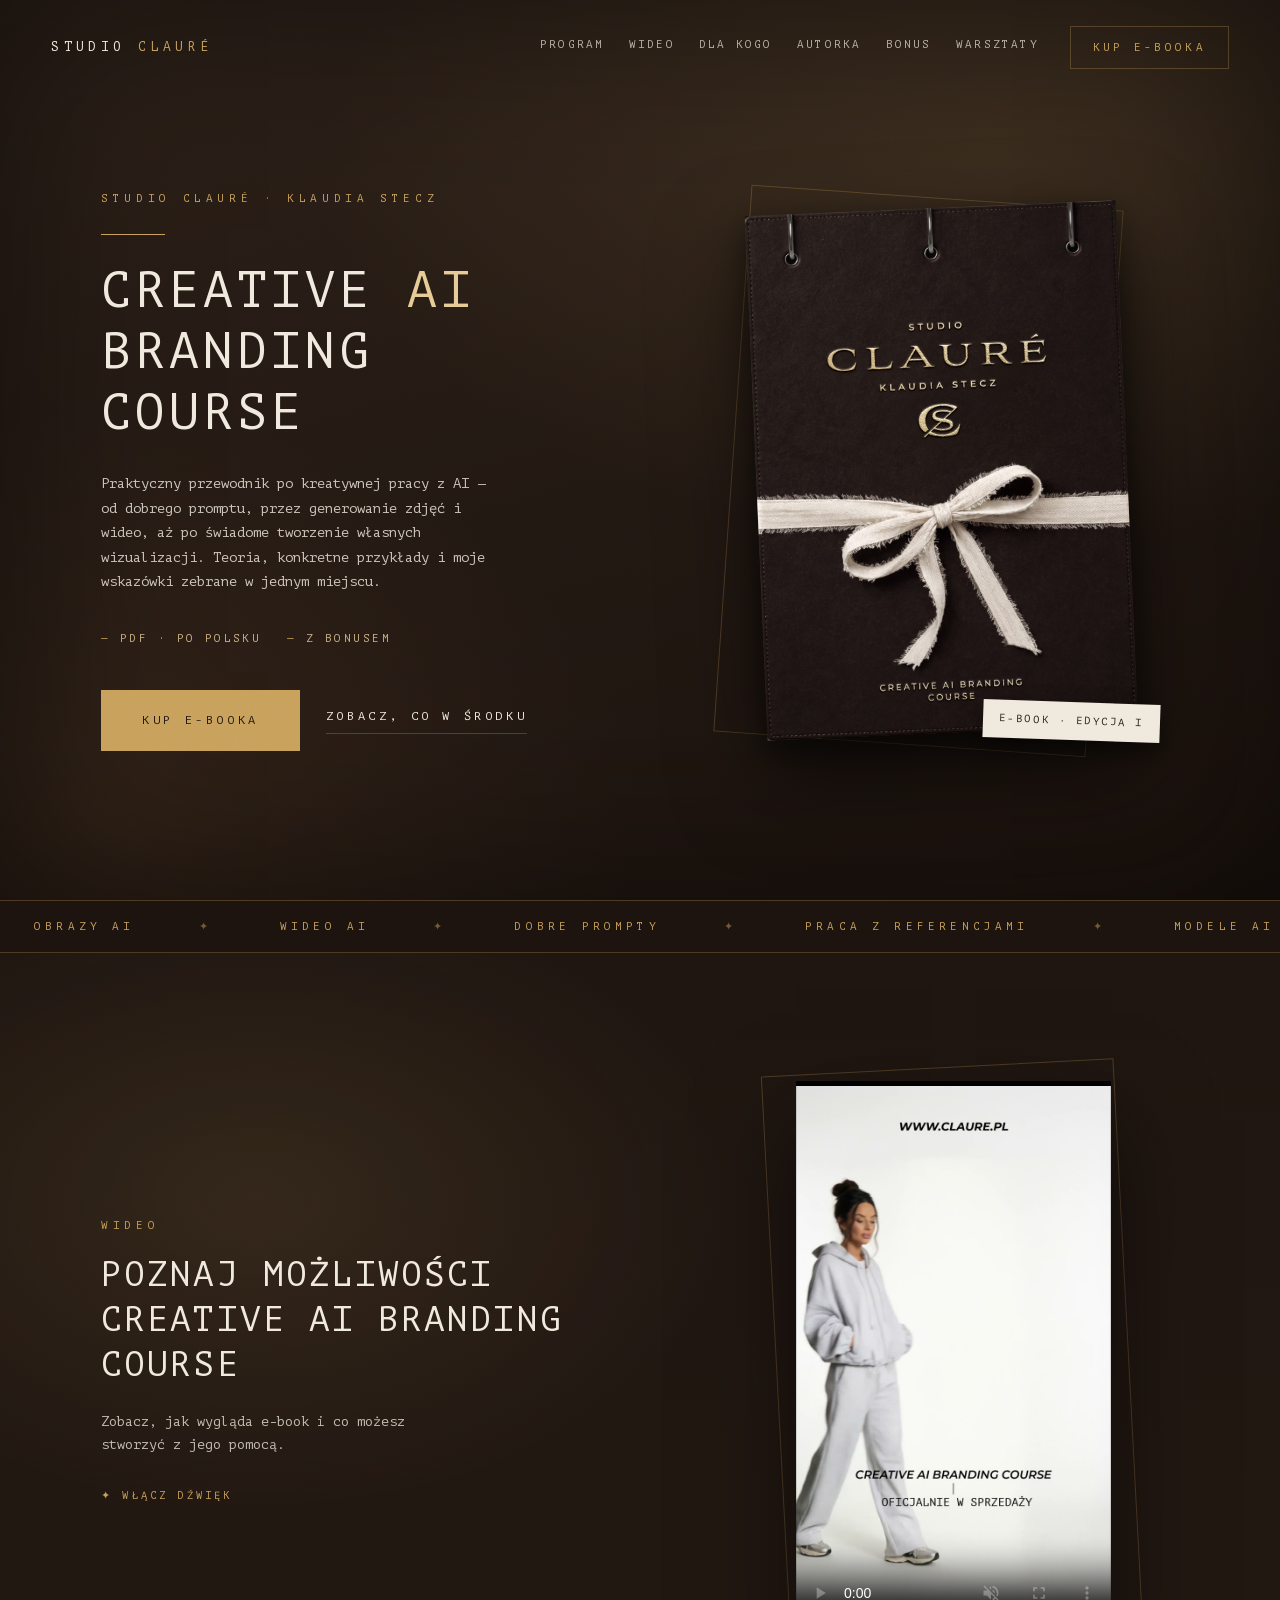
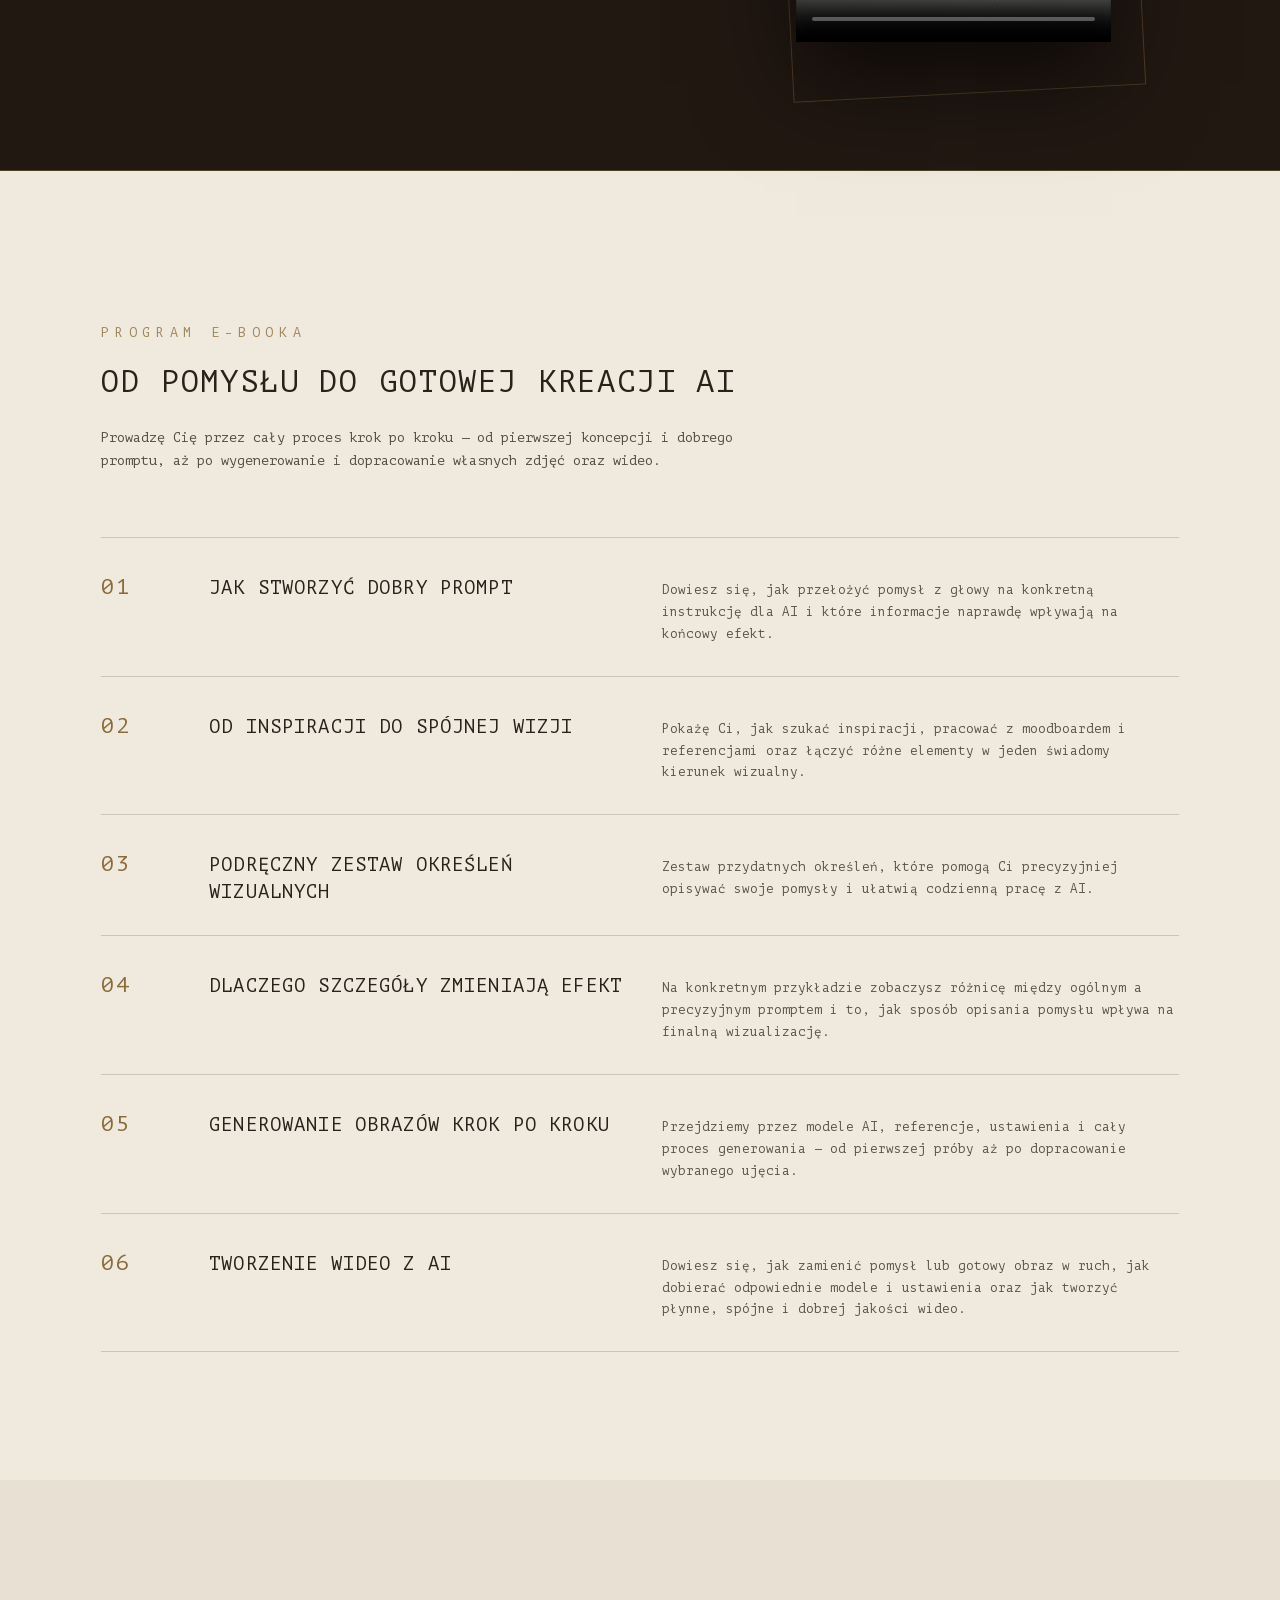
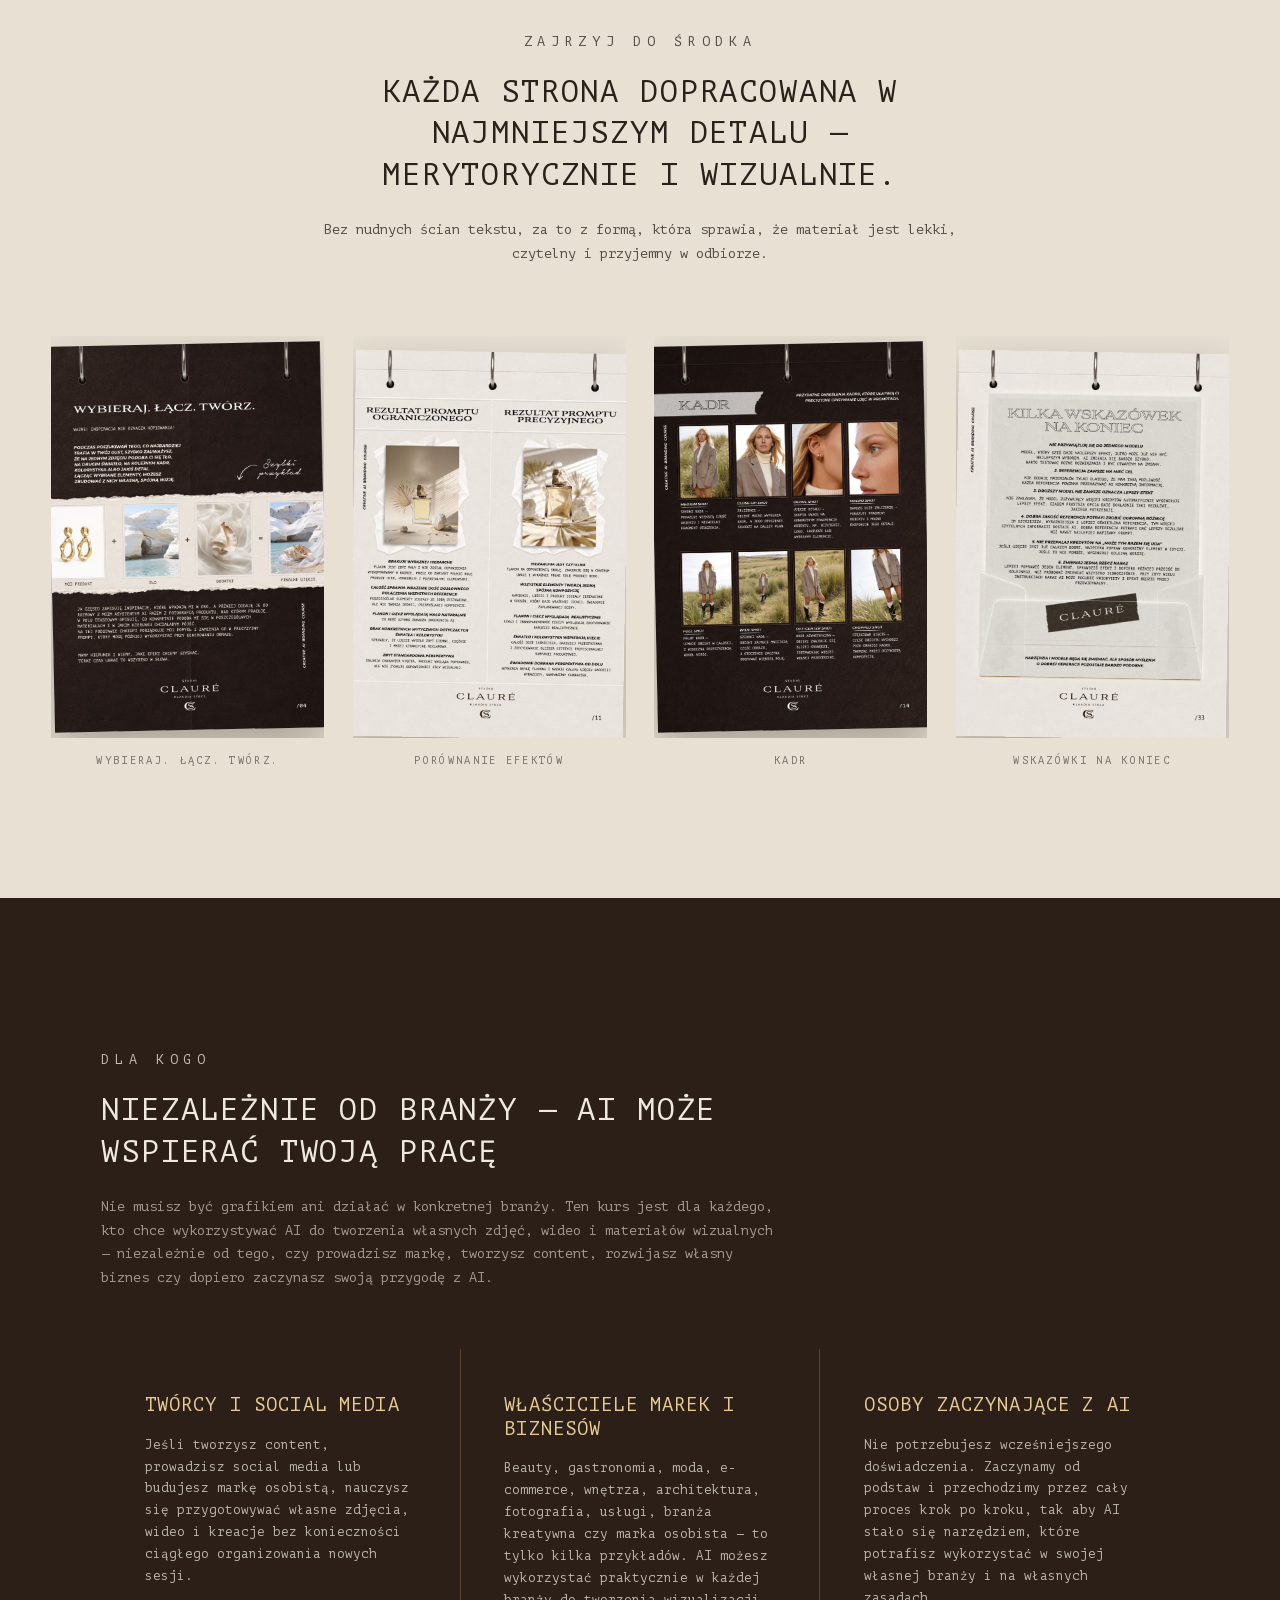
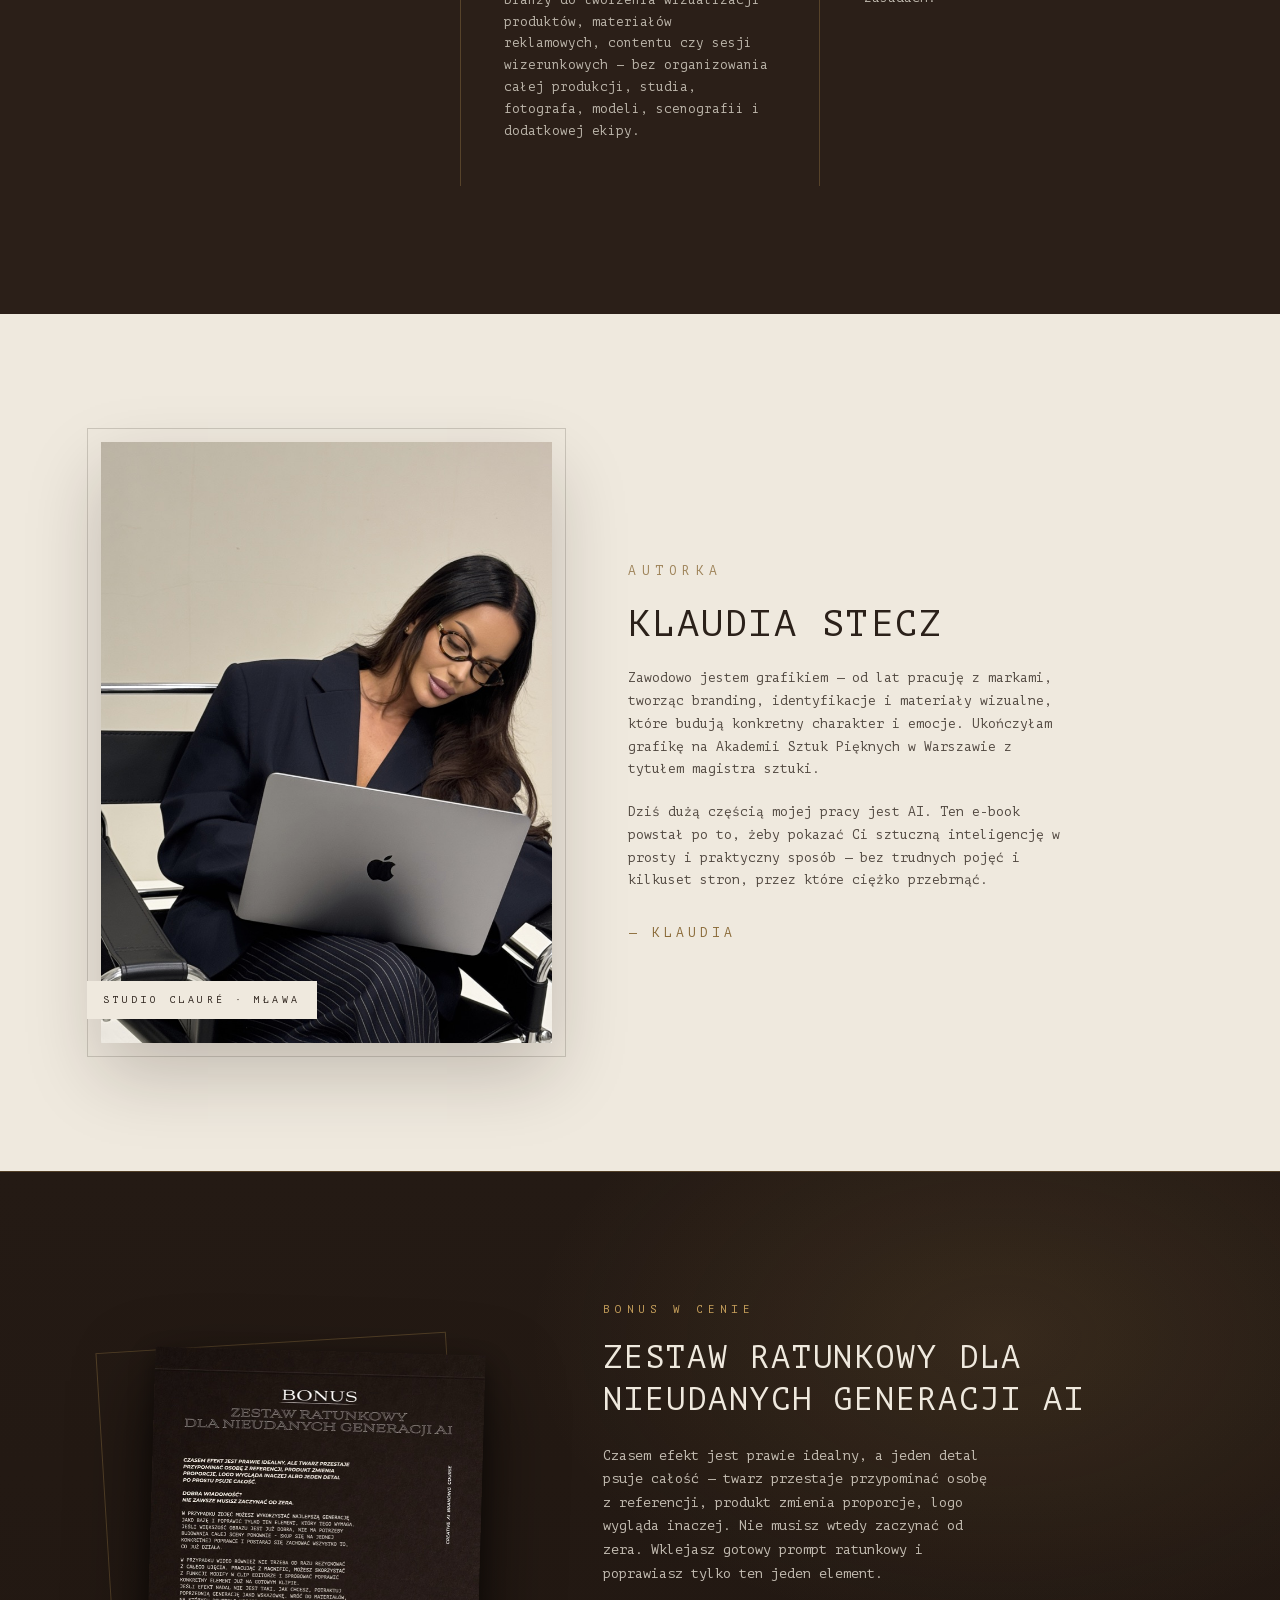
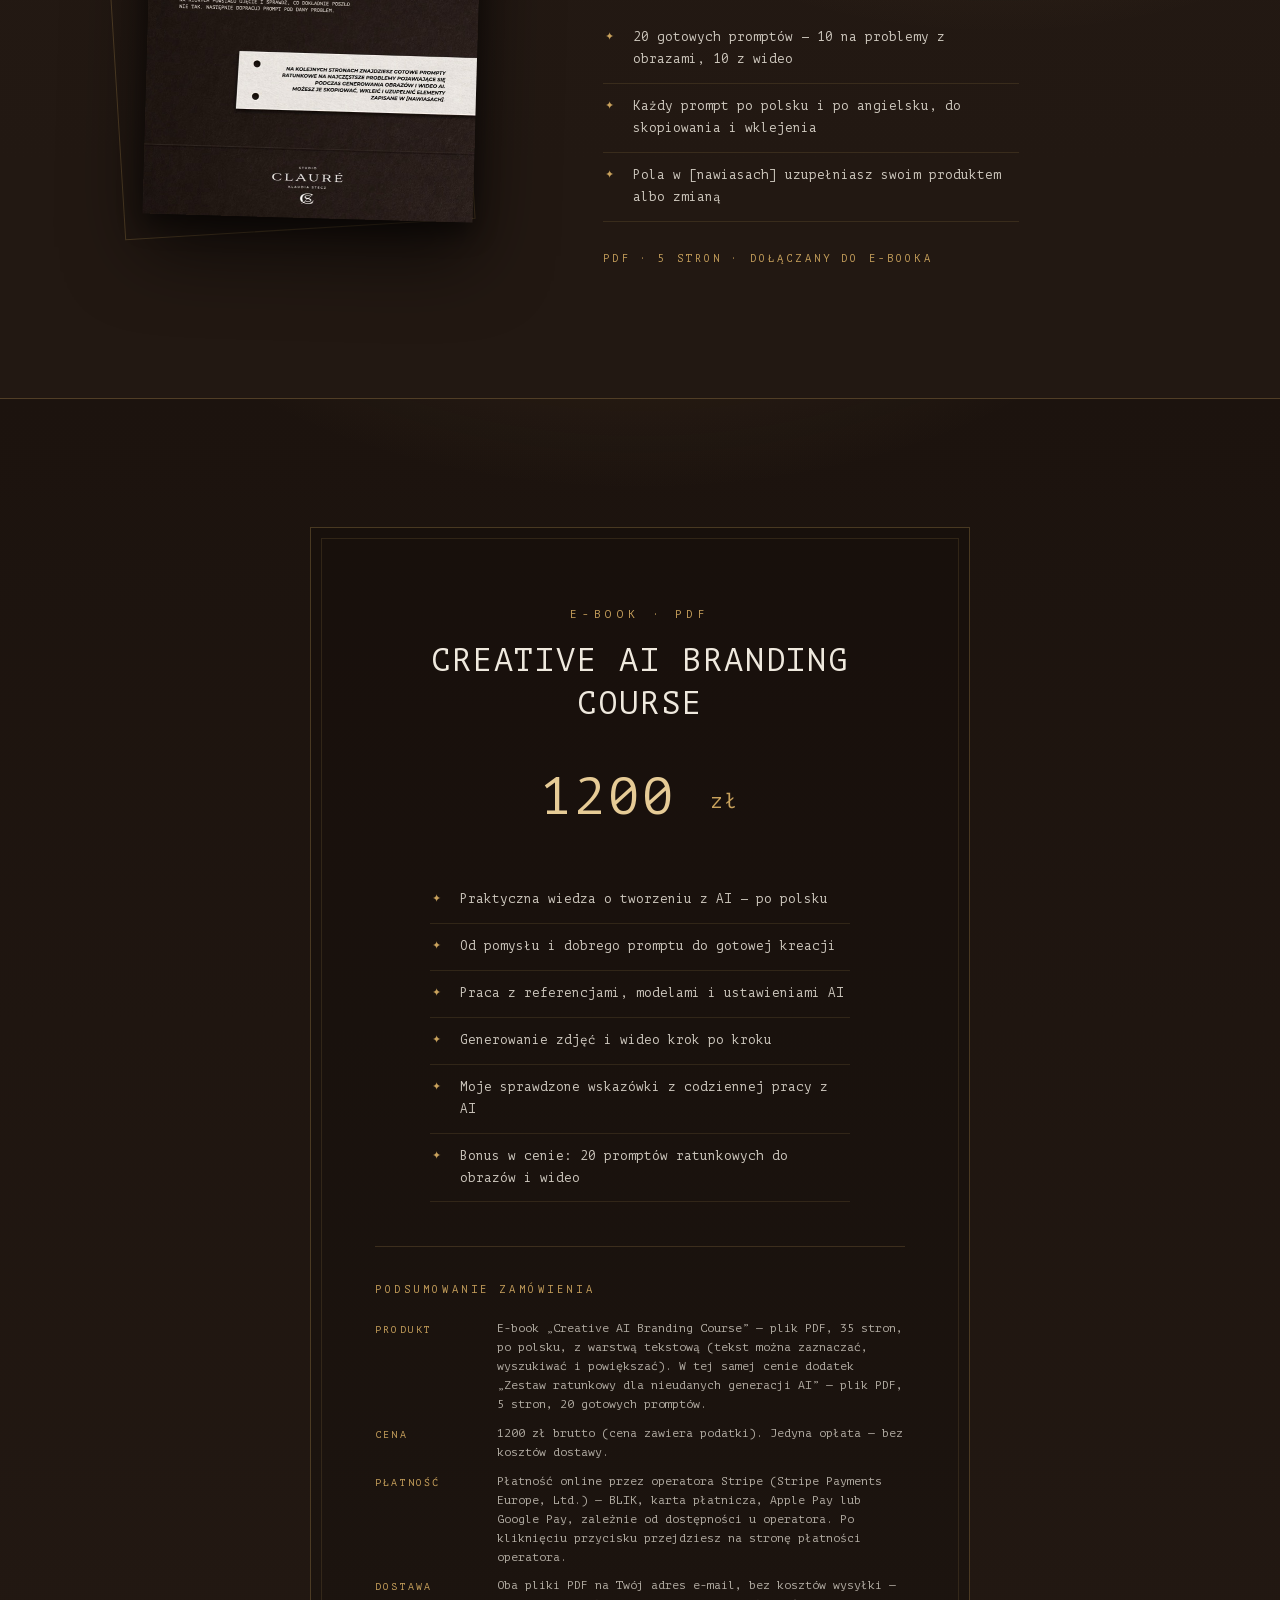
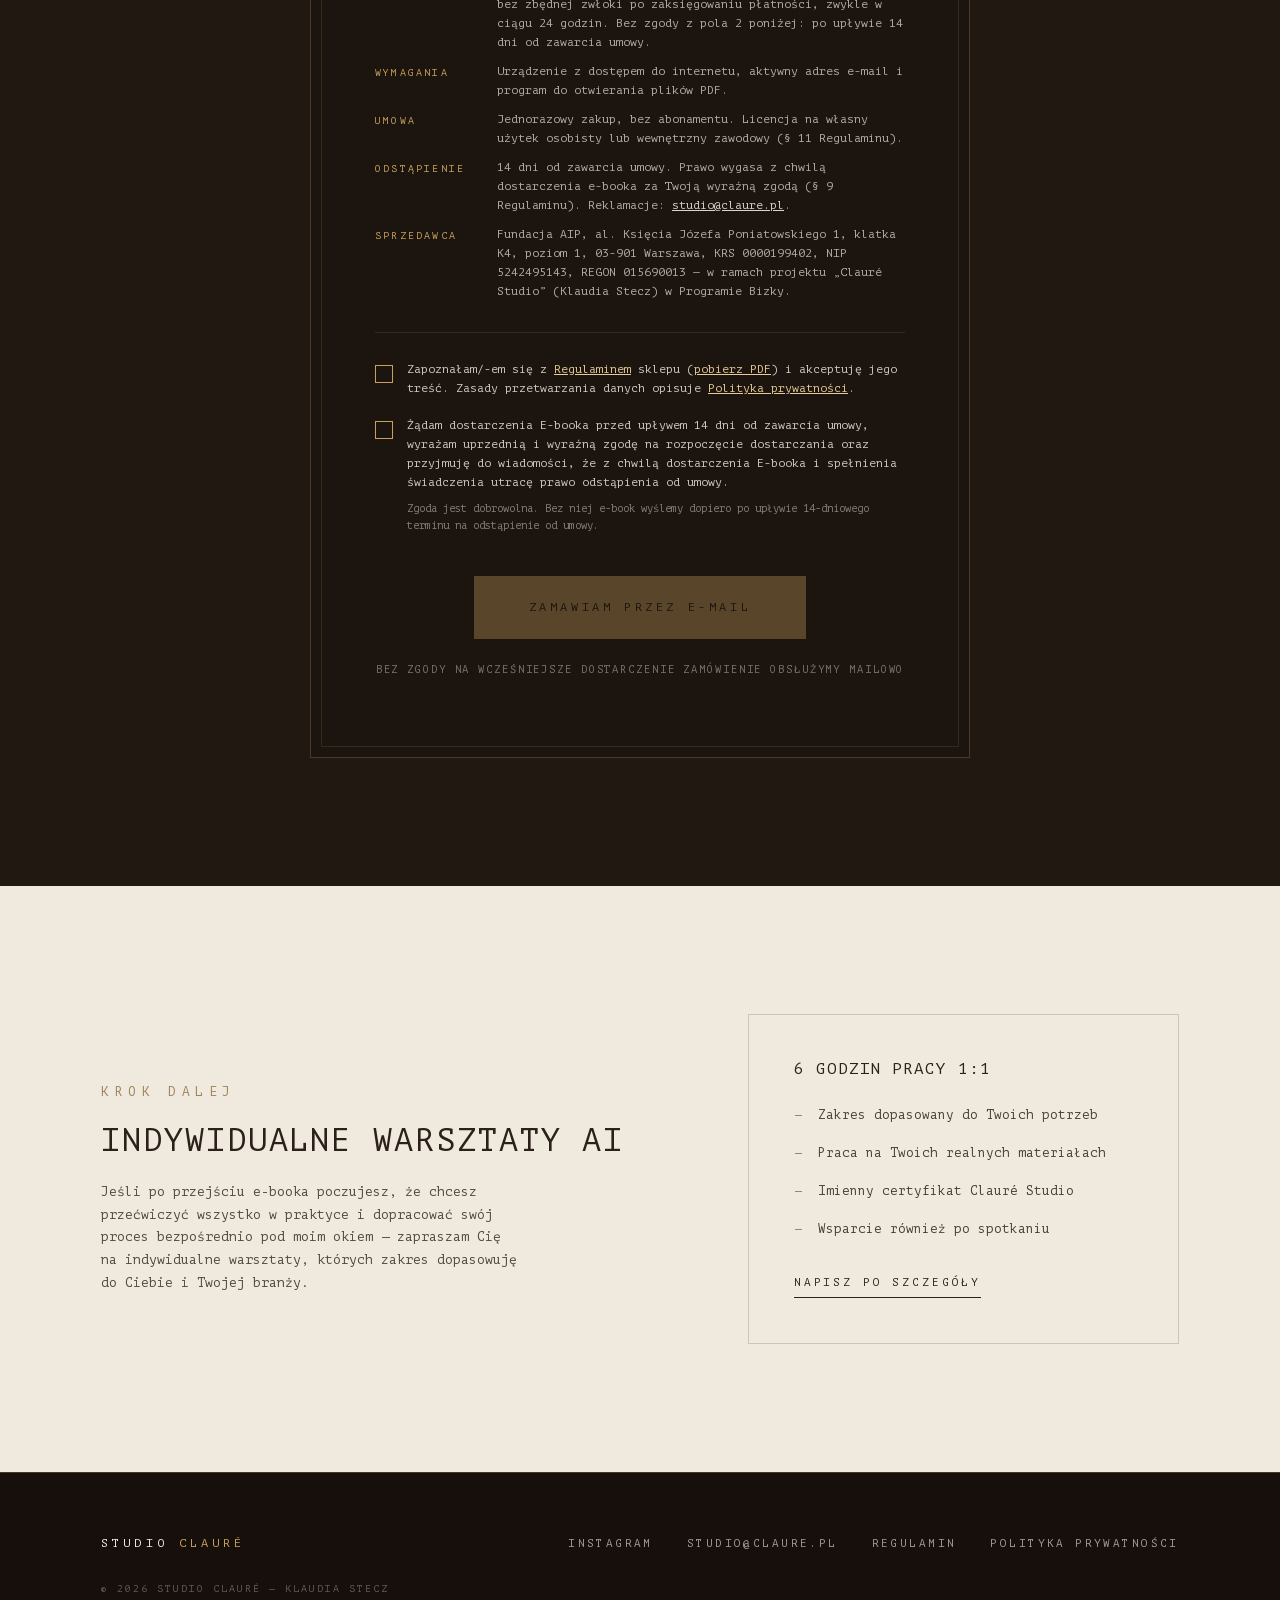
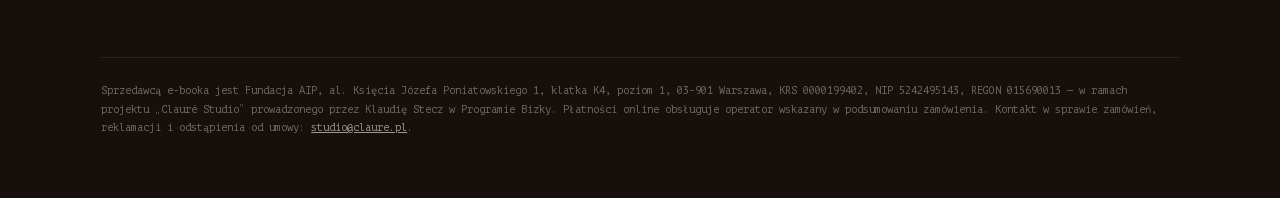
==== commit 7aa3414f: "Płatności Stripe na żywo; promocja premierowa 11–17.10 - PAYMENT_URL: link Stripe Klaudii, przycisk " ====
--- a/index.html
+++ b/index.html
@@ -783,14 +783,14 @@
      Adres powrotu po płatności (do podania operatorowi): https://claure.pl/dziekujemy/
      ———————————————————————————————————————————————— */
   const PRICE = "1200 zł";
-  const PAYMENT_URL = "";
+  const PAYMENT_URL = "https://buy.stripe.com/28E28j55saGj8KxclkaZi00";
   const PAY_OPERATOR = "Stripe (Stripe Payments Europe, Ltd.)";
   const PROMO = {
     code: "PREMIERA",
     price: "1080 zł",
-    start: "",
+    start: "2026-10-11",
     days: 7,
-    lowest: "1080 zł",
+    lowest: "1200 zł",
     url: ""
   };
 
@@ -844,7 +844,7 @@
 
   payMethod.textContent = payUrl
     ? "Płatność online przez operatora " + (PAY_OPERATOR || "wskazanego przed przekierowaniem") +
-      " — BLIK, karta płatnicza, Przelewy24, Apple Pay lub Google Pay, zależnie od dostępności u operatora. Po kliknięciu przycisku przejdziesz na stronę płatności operatora."
+      " — BLIK, karta płatnicza, Apple Pay lub Google Pay, zależnie od dostępności u operatora. Po kliknięciu przycisku przejdziesz na stronę płatności operatora."
     : "Przelew bankowy na rachunek Fundacji AIP. Dane do przelewu i potwierdzenie warunków wyślemy e-mailem w odpowiedzi na zamówienie; umowa zostaje zawarta po Twojej akceptacji tych warunków.";
 
   function mailOrder(early) {
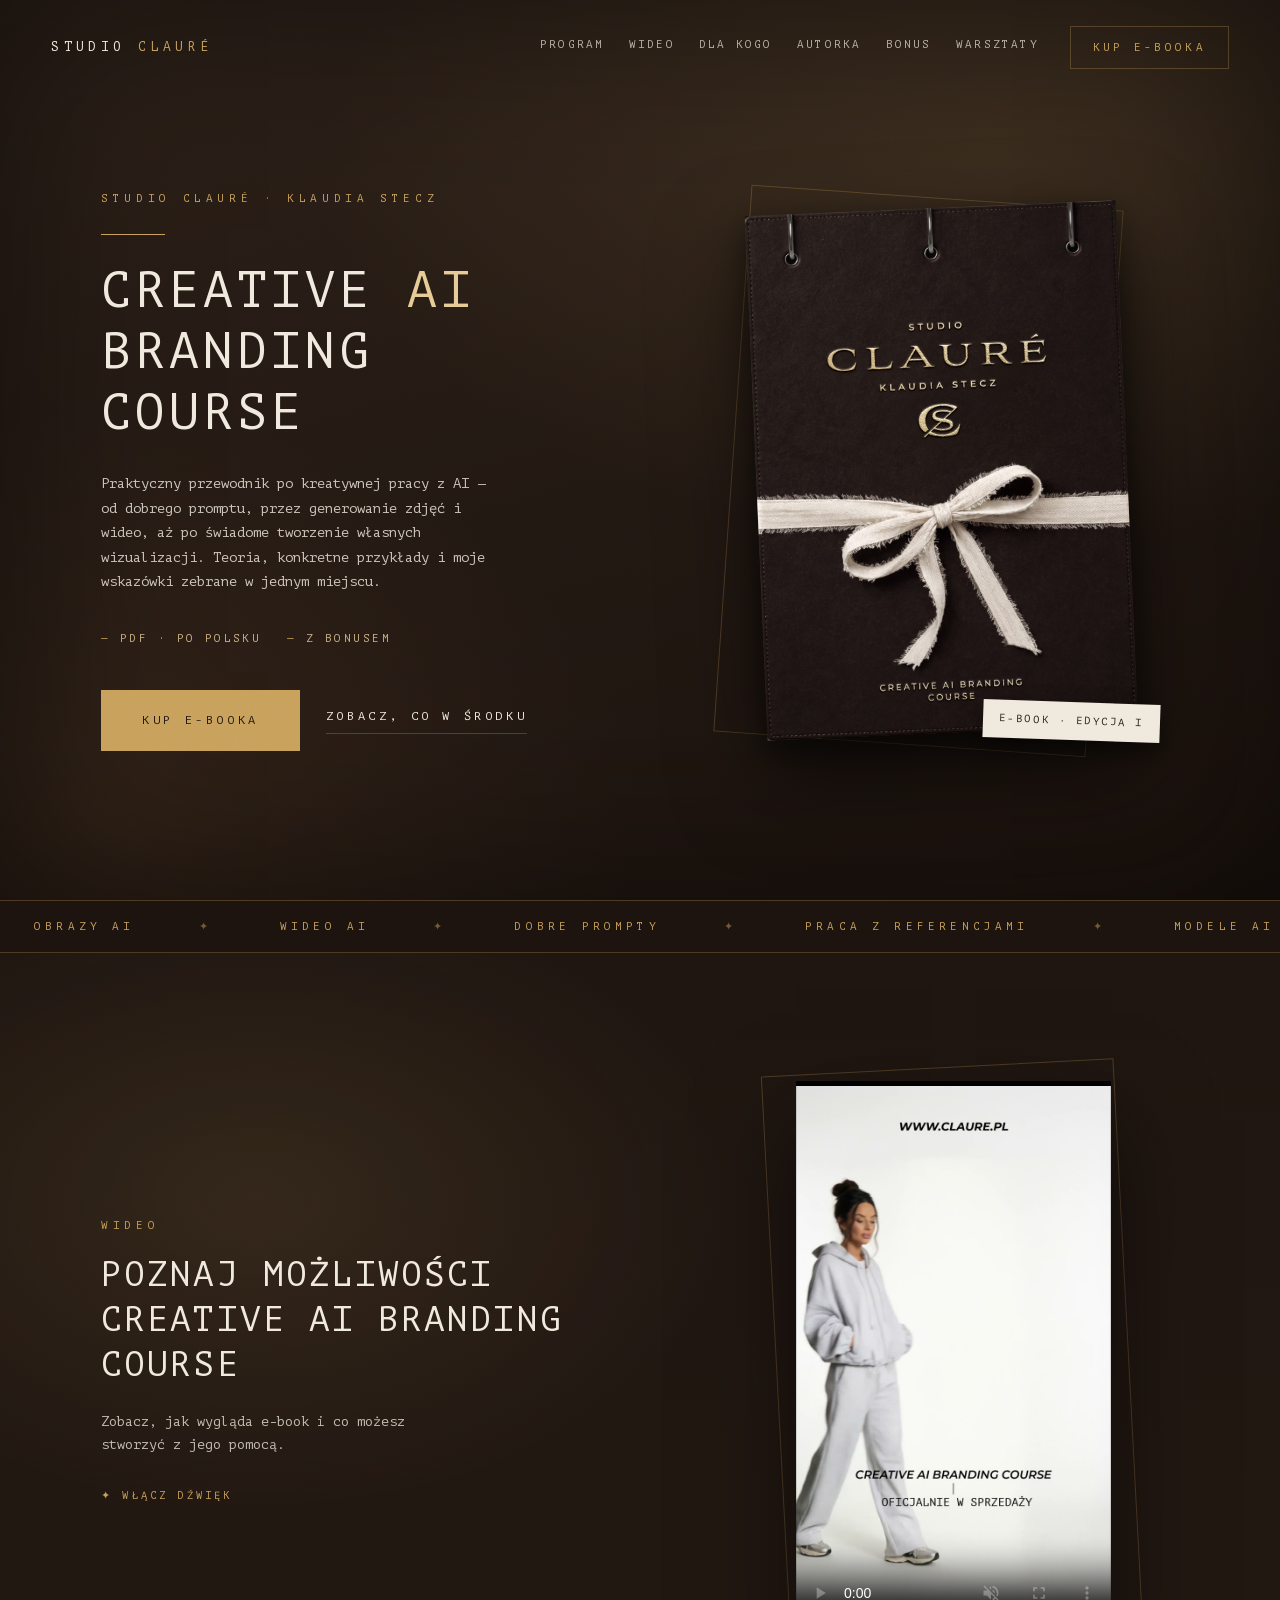
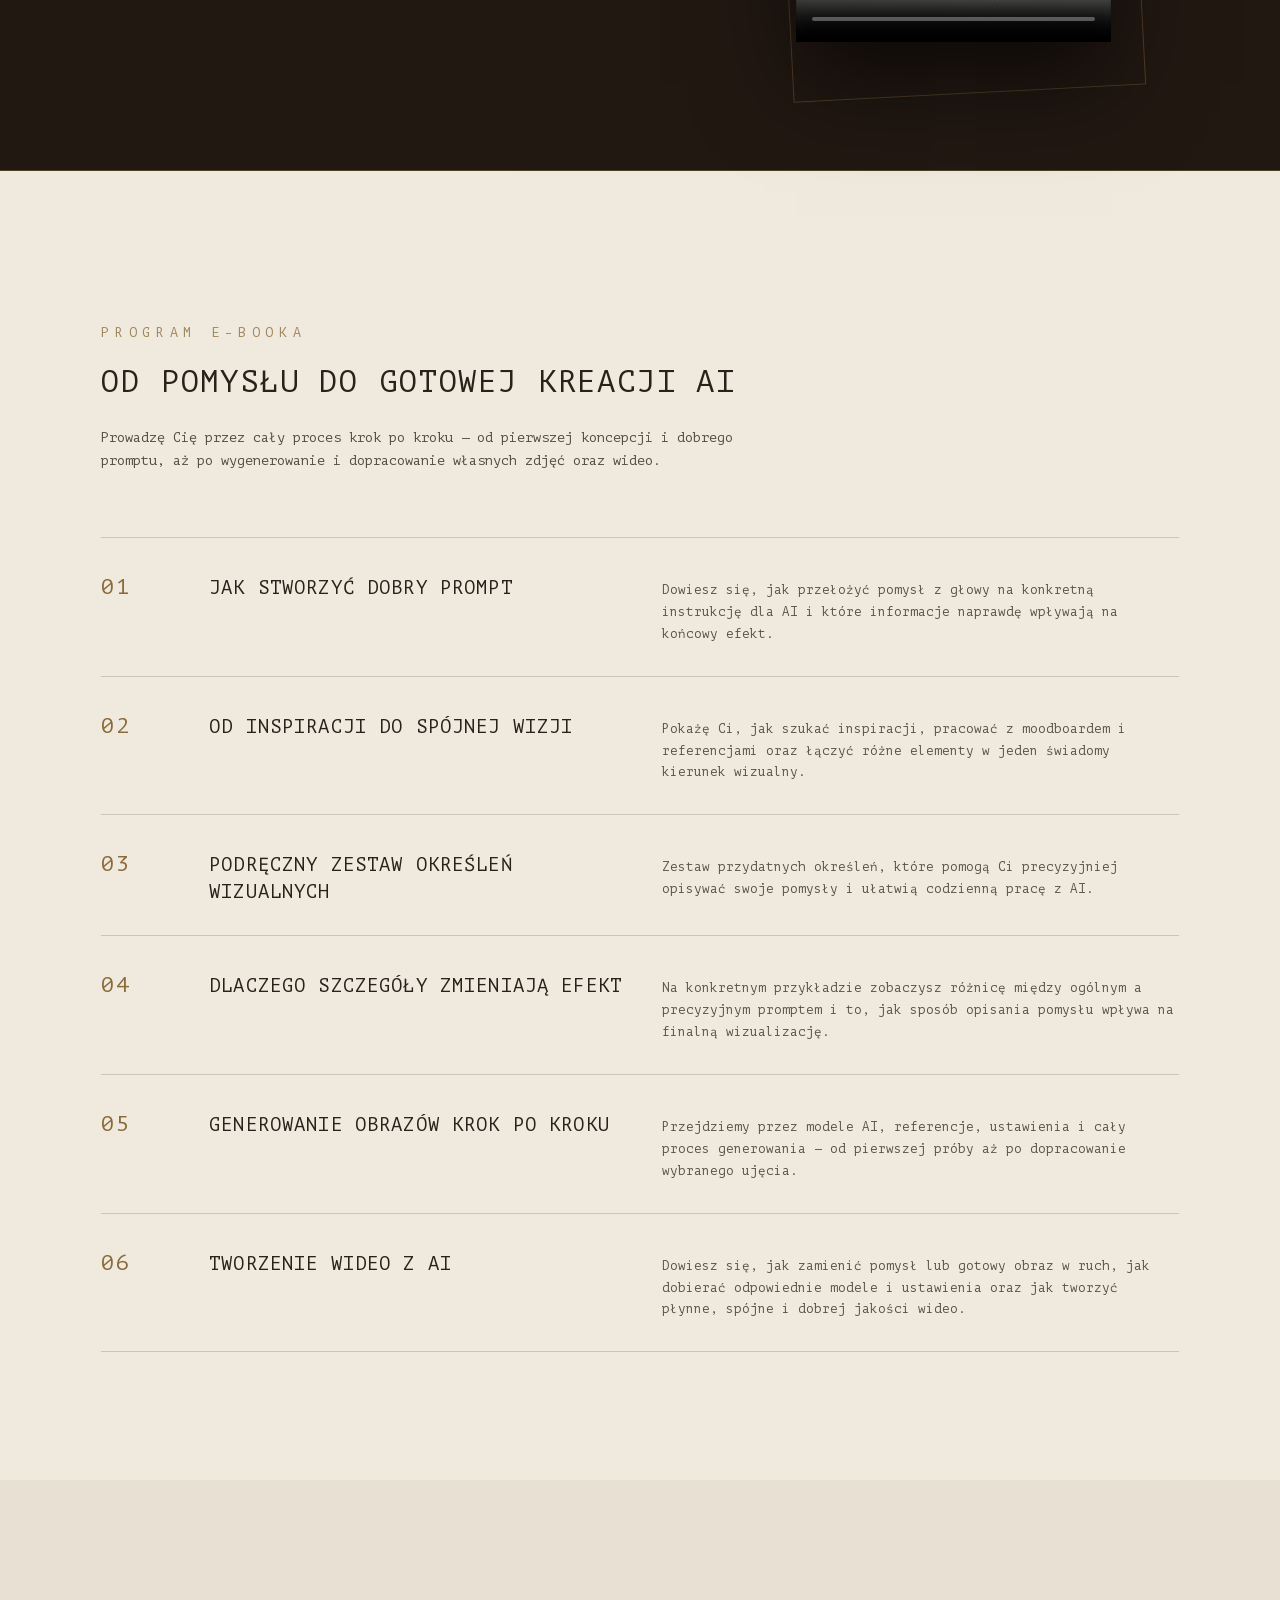
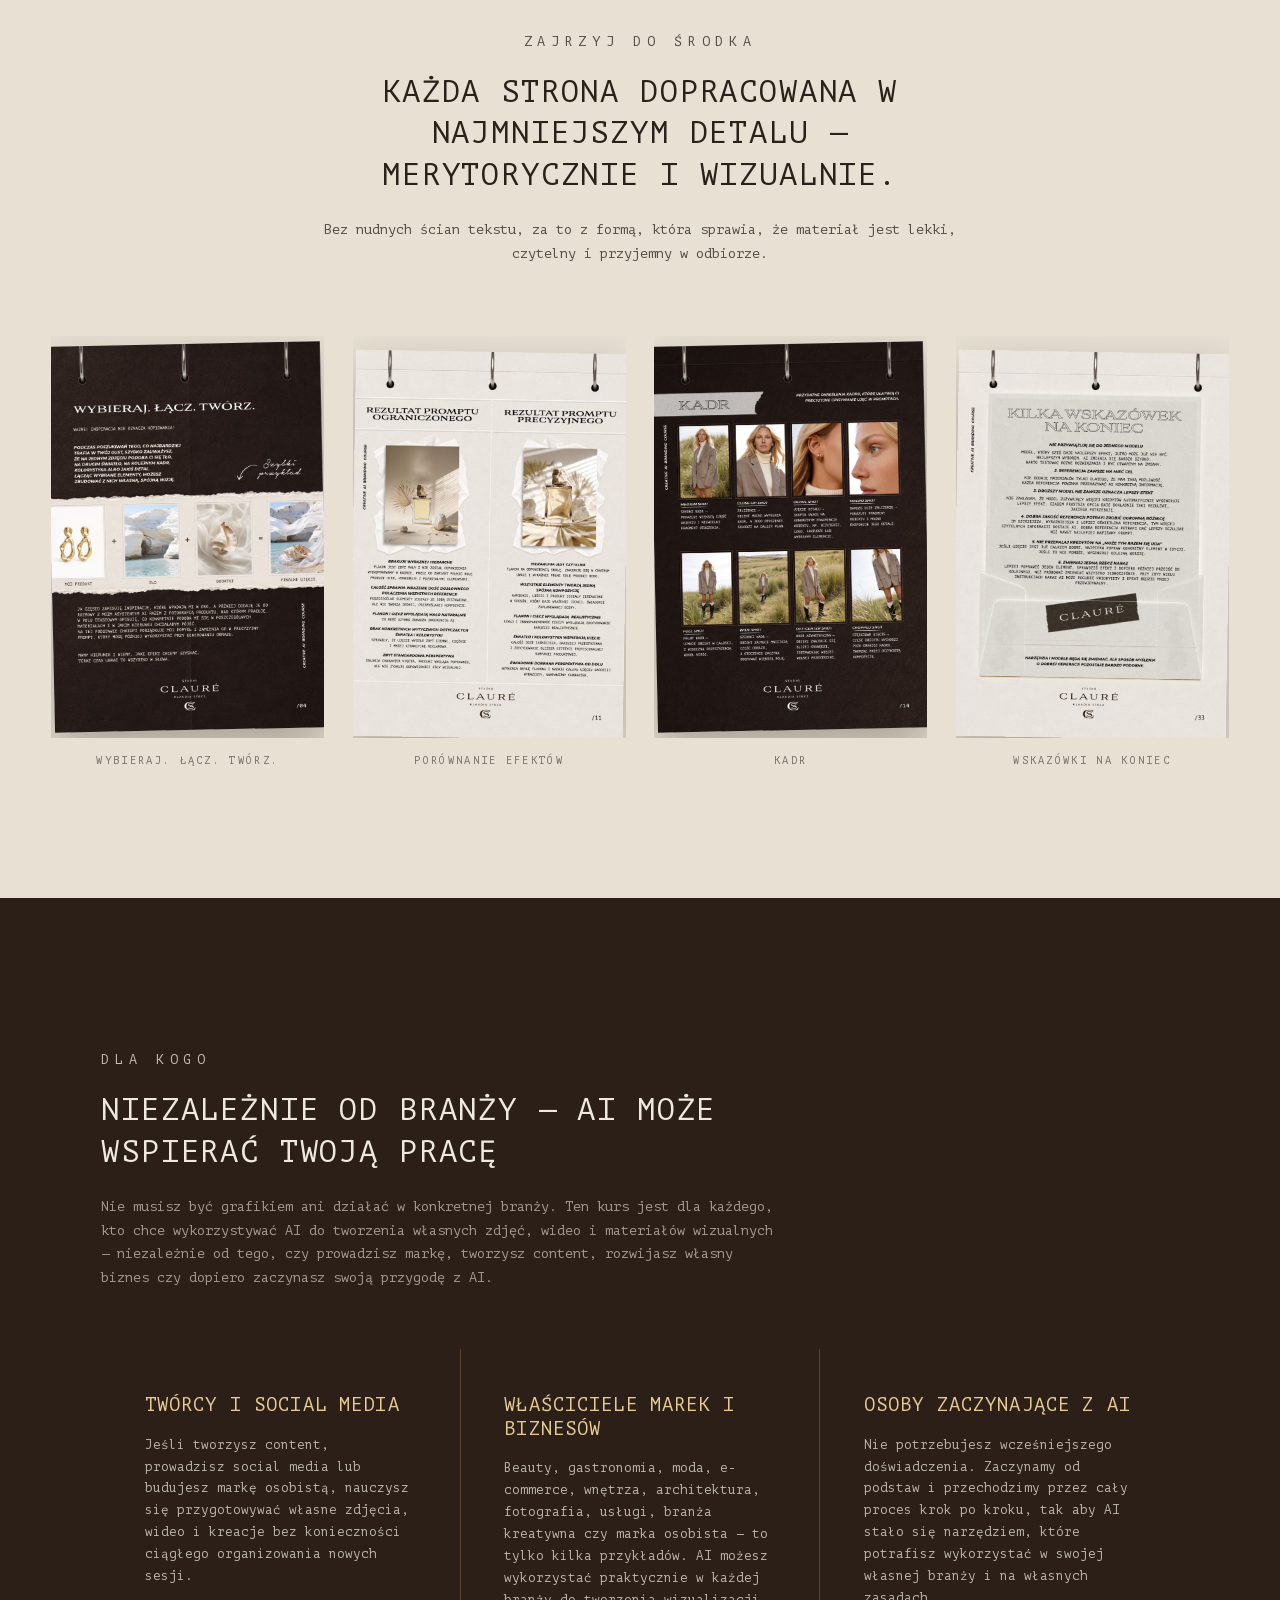
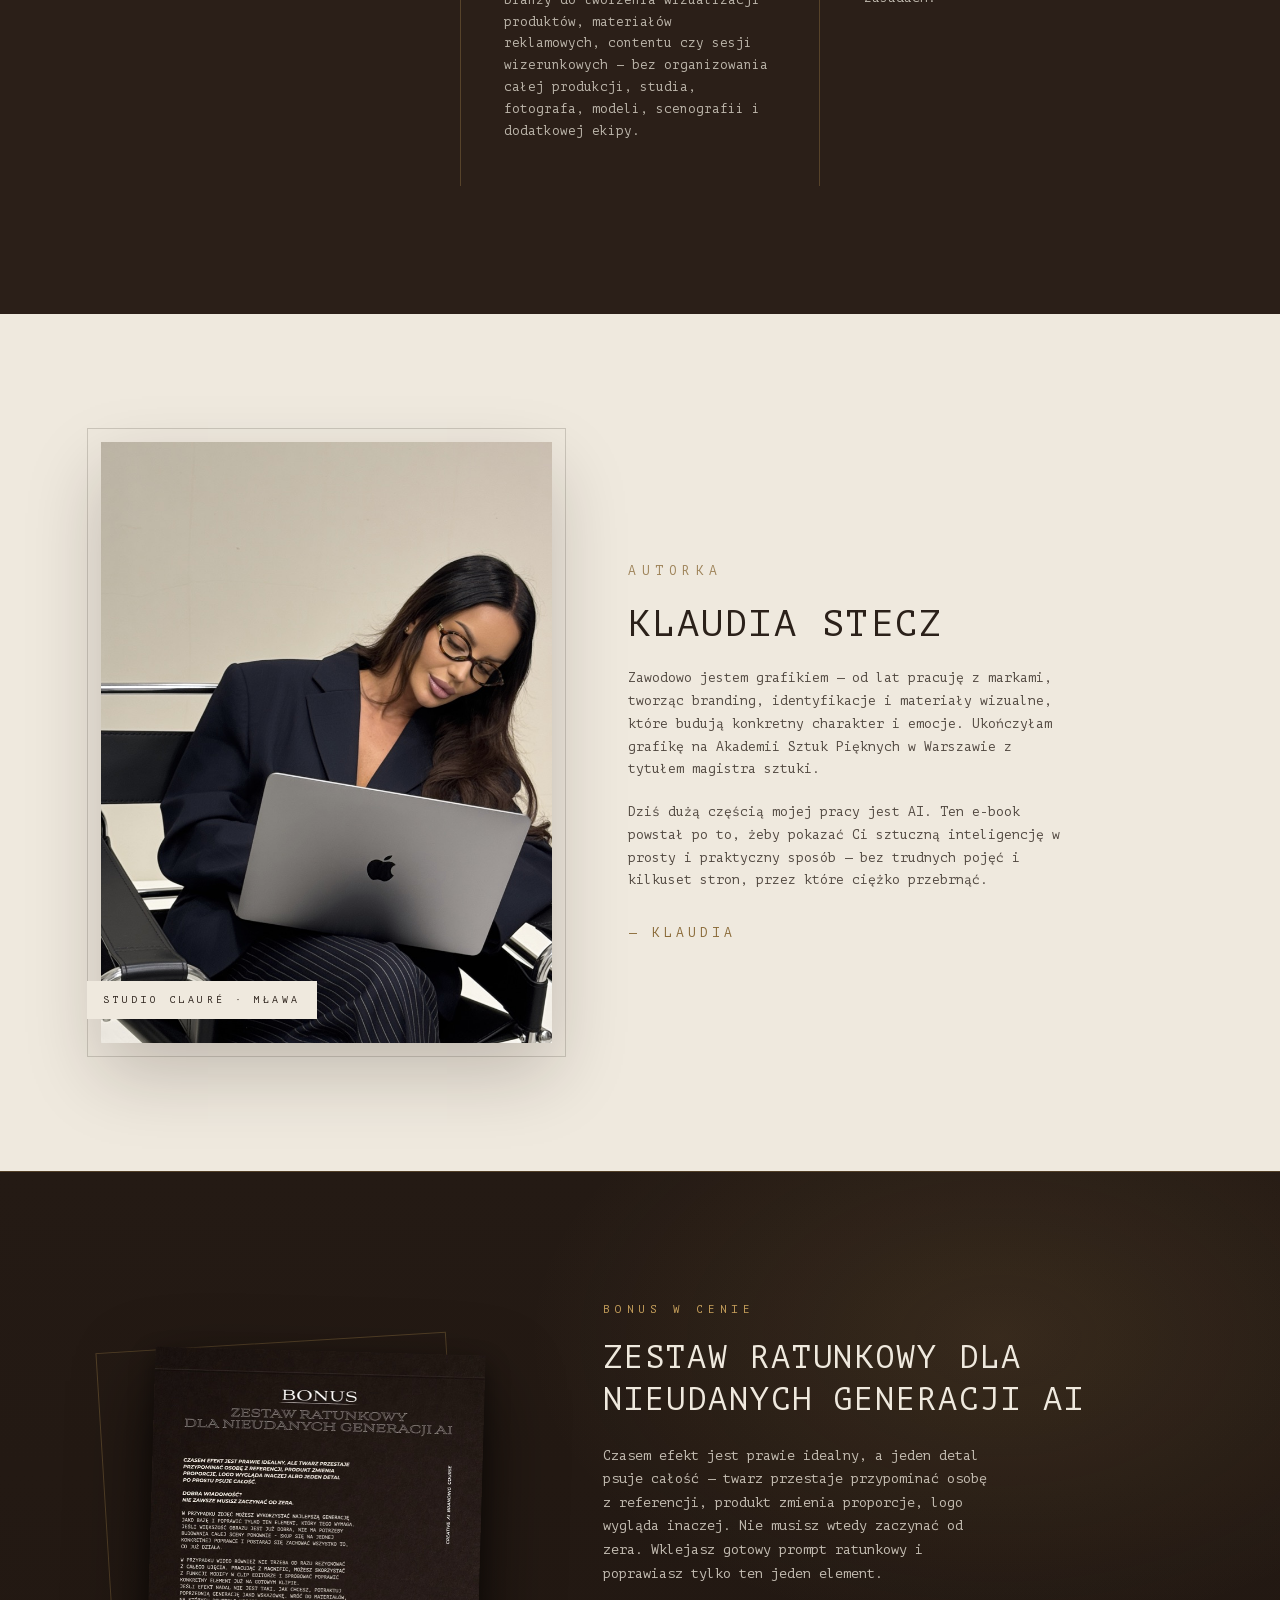
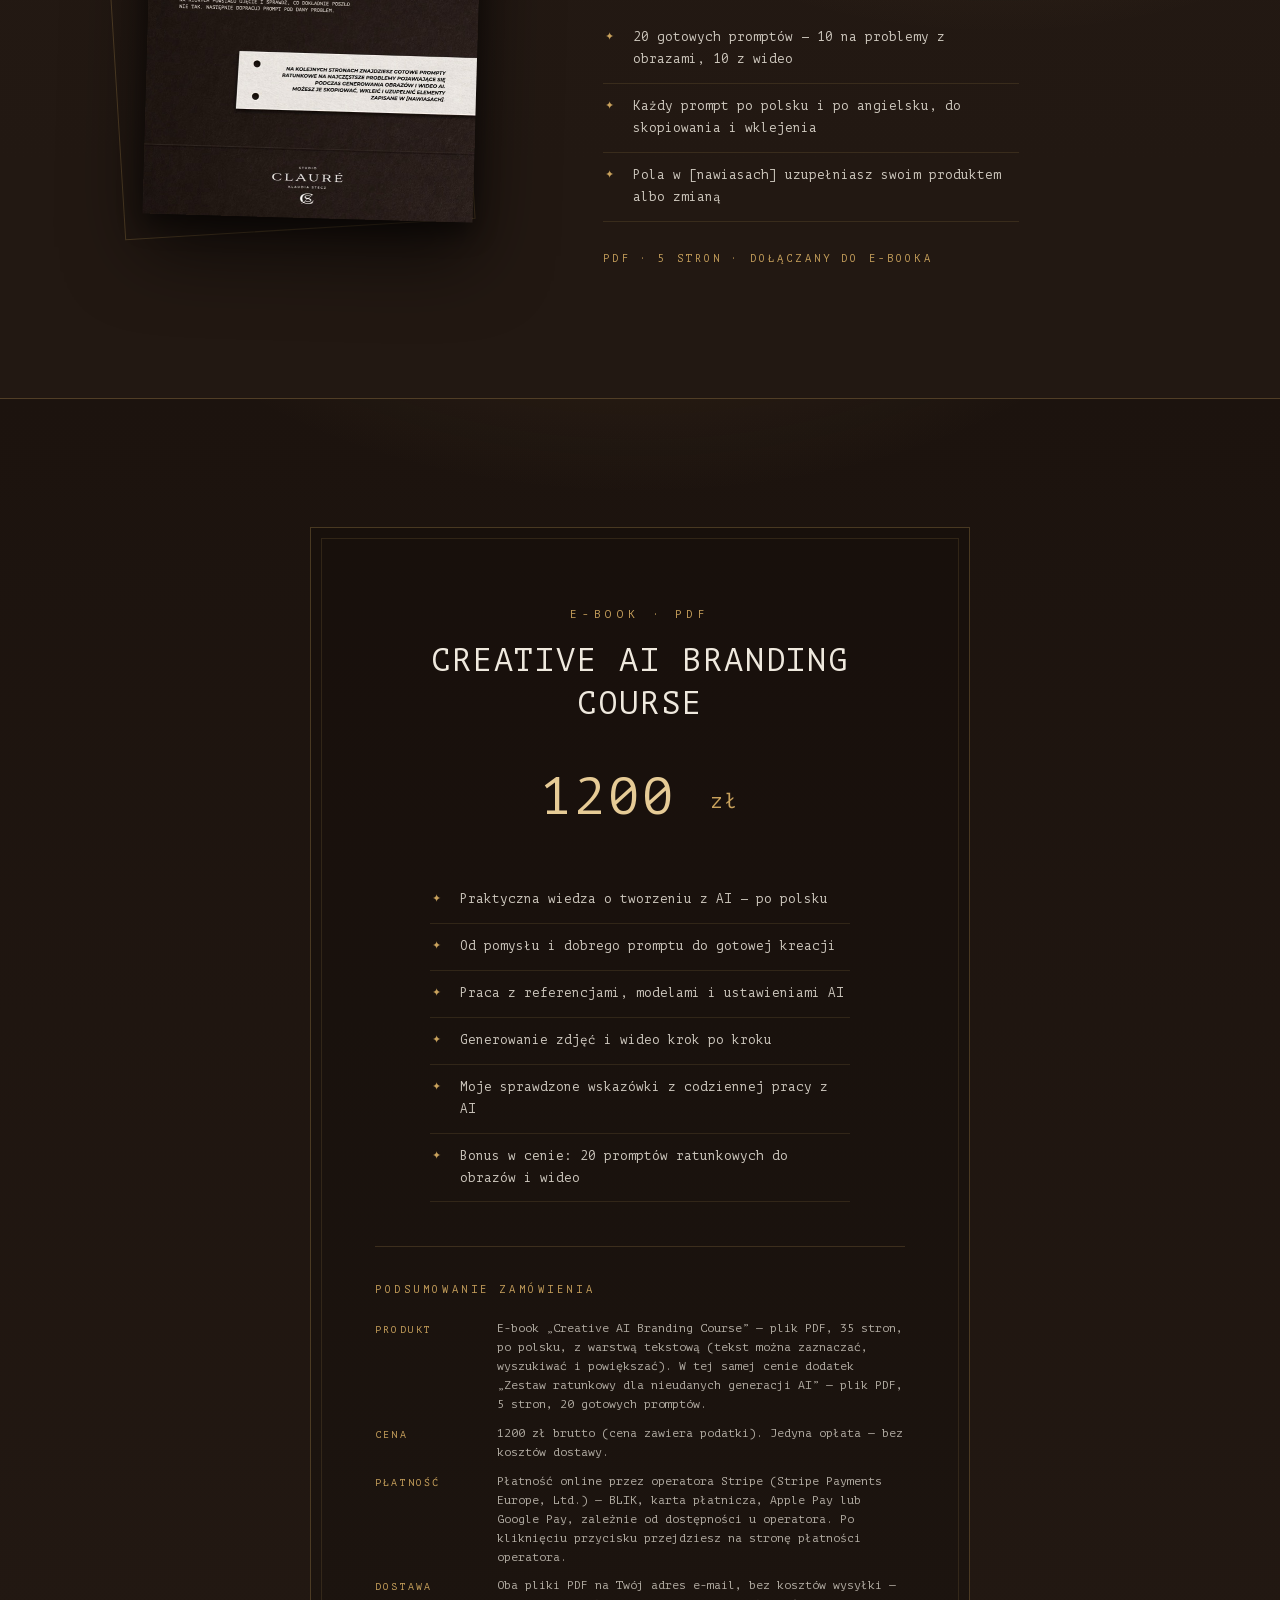
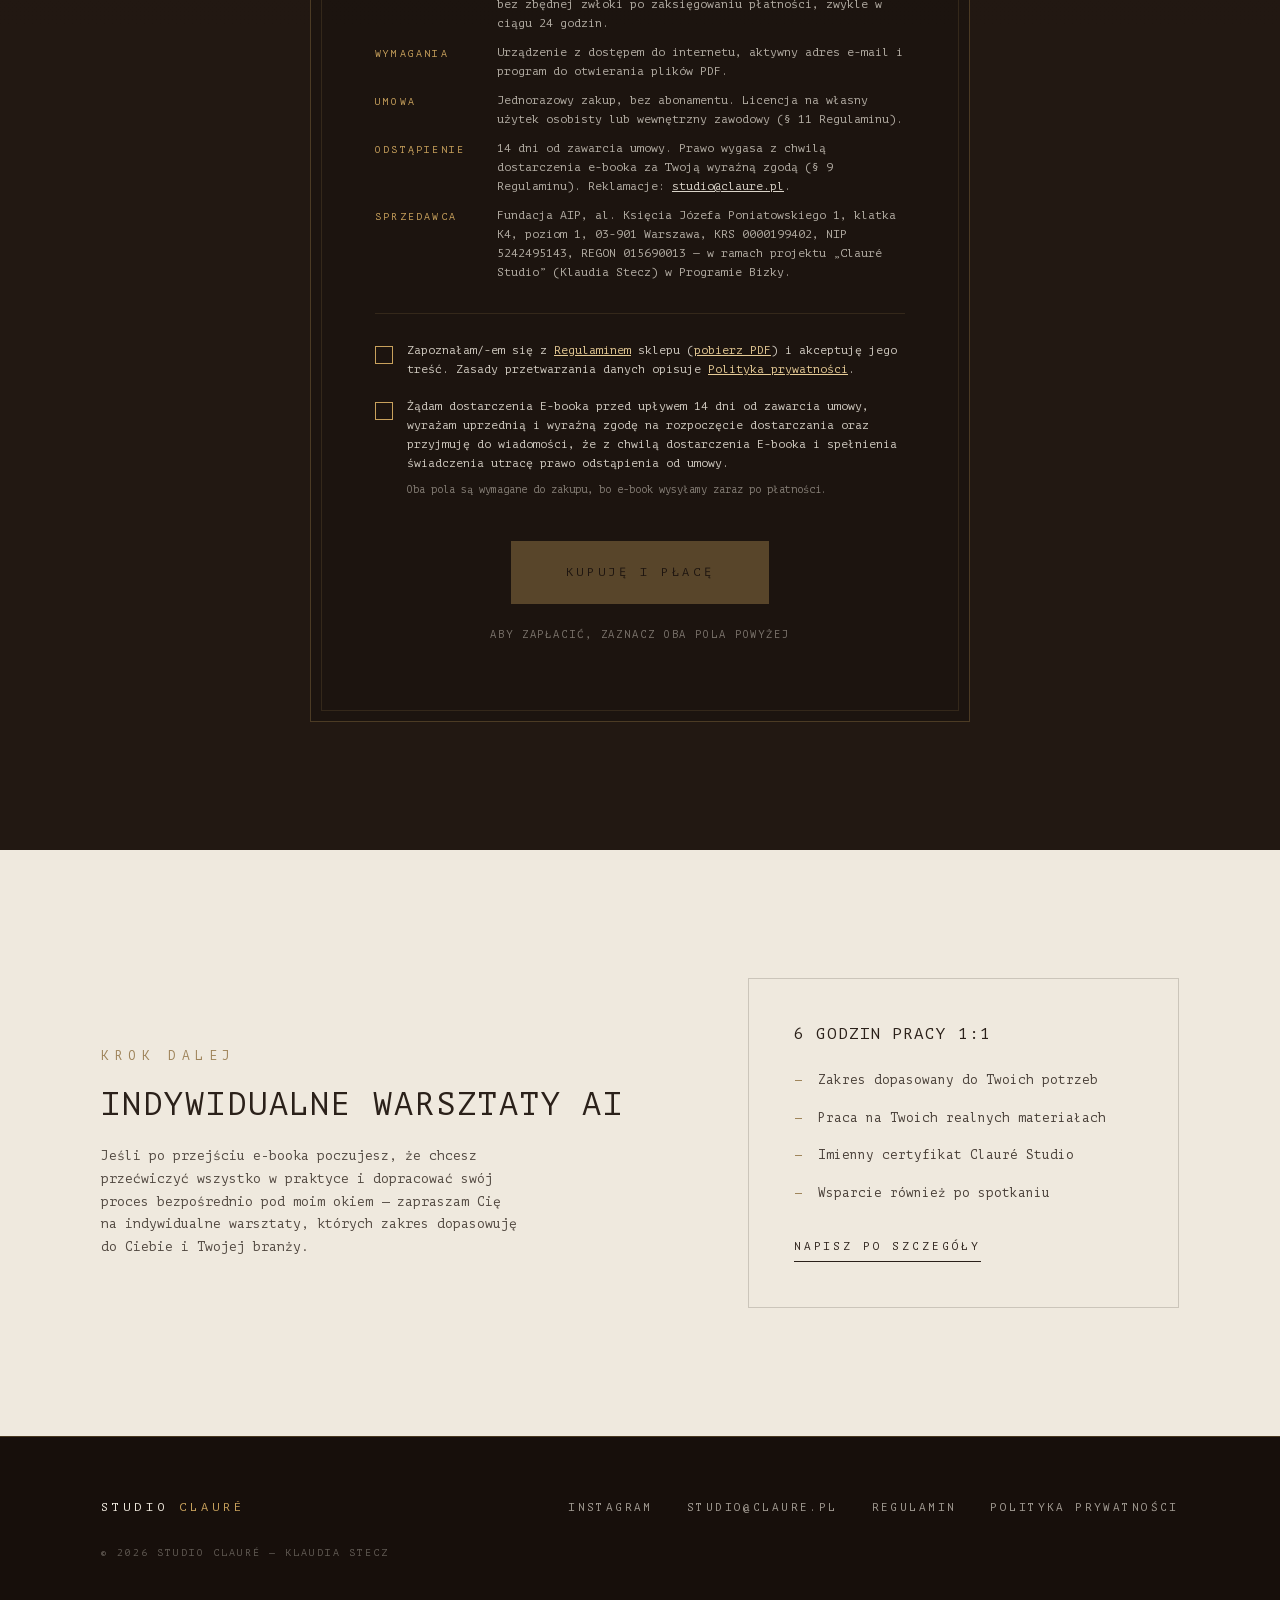
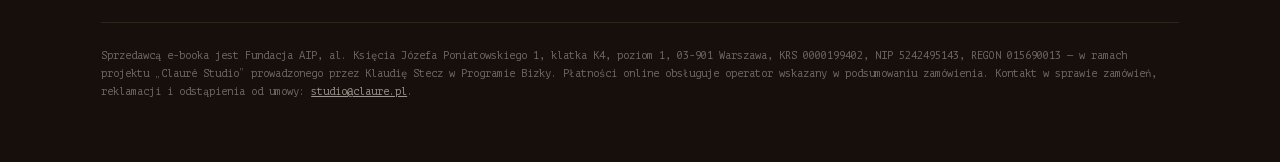
==== commit ee40c8df: "Zakup tylko przez Stripe, bez zamówień mailowych - Przycisk zawsze „Kupuję i płacę”; aktywny dopiero" ====
--- a/index.html
+++ b/index.html
@@ -694,7 +694,7 @@
           <dt>Płatność</dt>
           <dd class="js-pay-method"></dd>
           <dt>Dostawa</dt>
-          <dd>Oba pliki PDF na Twój adres e-mail, bez kosztów wysyłki — bez zbędnej zwłoki po zaksięgowaniu płatności, zwykle w ciągu 24 godzin. Bez zgody z pola 2 poniżej: po upływie 14 dni od zawarcia umowy.</dd>
+          <dd>Oba pliki PDF na Twój adres e-mail, bez kosztów wysyłki — bez zbędnej zwłoki po zaksięgowaniu płatności, zwykle w ciągu 24 godzin.</dd>
           <dt>Wymagania</dt>
           <dd>Urządzenie z dostępem do internetu, aktywny adres e-mail i program do otwierania plików PDF.</dd>
           <dt>Umowa</dt>
@@ -714,11 +714,11 @@
             <input type="checkbox" class="js-c2">
             <span>Żądam dostarczenia E-booka przed upływem 14 dni od zawarcia umowy, wyrażam uprzednią i wyraźną zgodę na rozpoczęcie dostarczania oraz przyjmuję do wiadomości, że z chwilą dostarczenia E-booka i spełnienia świadczenia utracę prawo odstąpienia od umowy.</span>
           </label>
-          <p class="check-hint js-c2-hint">Zgoda jest dobrowolna. Bez niej e-book wyślemy dopiero po upływie 14-dniowego terminu na odstąpienie od umowy.</p>
+          <p class="check-hint js-c2-hint">Oba pola są wymagane do zakupu, bo e-book wysyłamy zaraz po płatności.</p>
         </div>
 
         <div class="order-actions">
-          <a class="btn js-order-btn" href="mailto:studio@claure.pl?subject=Zam%C3%B3wienie%3A%20e-book%20Creative%20AI%20Branding%20Course" aria-disabled="true">Zamawiam przez e-mail</a>
+          <a class="btn js-order-btn" href="#zamowienie" aria-disabled="true">Kupuję i płacę</a>
           <p class="pay-note js-paynote"></p>
         </div>
       </div>
@@ -767,7 +767,7 @@
      KONFIGURACJA SPRZEDAŻY — jedyne miejsce do edycji:
      1. PRICE — cena regularna brutto, np. "1200 zł". Musi się zgadzać z ceną produktu w Stripe.
      2. PAYMENT_URL — link do płatności Stripe (Payment Link, https://buy.stripe.com/...).
-        Pusty = zamówienia mailowo. Strona sama dopisuje do linku locale=pl.
+        Pusty = przycisk zakupu nieaktywny. Strona sama dopisuje do linku locale=pl.
      3. PAY_OPERATOR — operator płatności widoczny w podsumowaniu zamówienia (wymóg Działu
         Prawnego Bizky). W notce pod przyciskiem pokazuje się tylko część przed nawiasem.
      4. PROMO — promocja premierowa −10% (§ 6 ust. 5 Regulaminu), siedem dni od startu sprzedaży.
@@ -839,54 +839,33 @@
     promoEl.hidden = false;
     promoEl.innerHTML = "Promocja premierowa · kod " + PROMO.code + " · −10% od " + fmtDate(PROMO.start) + " do " + fmtDate(promoEnd) +
       "<small>Najniższa cena z 30 dni przed obniżką: " + PROMO.lowest + ". Kod działa jednorazowo na zamówienie i nie łączy się z innymi rabatami. " +
-      (payUrl ? "Kod jest stosowany automatycznie przy płatności." : "Kod jest wpisywany automatycznie w treści zamówienia.") + "</small>";
-  }
-
-  payMethod.textContent = payUrl
-    ? "Płatność online przez operatora " + (PAY_OPERATOR || "wskazanego przed przekierowaniem") +
-      " — BLIK, karta płatnicza, Apple Pay lub Google Pay, zależnie od dostępności u operatora. Po kliknięciu przycisku przejdziesz na stronę płatności operatora."
-    : "Przelew bankowy na rachunek Fundacji AIP. Dane do przelewu i potwierdzenie warunków wyślemy e-mailem w odpowiedzi na zamówienie; umowa zostaje zawarta po Twojej akceptacji tych warunków.";
-
-  function mailOrder(early) {
-    const subject = "Zamówienie: e-book Creative AI Branding Course";
-    const body = [
-      "Dzień dobry,",
-      "",
-      "zamawiam e-book „Creative AI Branding Course” wraz z bonusem „Zestaw ratunkowy dla nieudanych generacji AI” (pliki PDF)" +
-        (PRICE ? " w cenie " + currentPrice + (promoOn ? " z kodem " + PROMO.code + " (cena regularna " + PRICE + ")" : "") : "") + ".",
-      "",
-      "Zapoznałam/-em się z Regulaminem sklepu claure.pl (https://claure.pl/regulamin/) i akceptuję jego treść.",
-      early
-        ? "Żądam dostarczenia E-booka przed upływem 14 dni od zawarcia umowy, wyrażam uprzednią i wyraźną zgodę na rozpoczęcie dostarczania oraz przyjmuję do wiadomości, że z chwilą dostarczenia E-booka i spełnienia świadczenia utracę prawo odstąpienia od umowy."
-        : "Nie żądam dostarczenia E-booka przed upływem 14 dni od zawarcia umowy.",
-      "",
-      "Proszę o potwierdzenie warunków zamówienia i przesłanie danych do płatności.",
-      "",
-      "Imię i nazwisko: ",
-      "Dane do faktury (jeśli potrzebna): "
-    ].join("\n");
-    return "mailto:studio@claure.pl?subject=" + encodeURIComponent(subject) + "&body=" + encodeURIComponent(body);
-  }
-
+      "Kod jest stosowany automatycznie przy płatności." + "</small>";
+  }
+
+  payMethod.textContent = "Płatność online przez operatora " + PAY_OPERATOR +
+    " — BLIK, karta płatnicza, Apple Pay lub Google Pay, zależnie od dostępności u operatora. Po kliknięciu przycisku przejdziesz na stronę płatności operatora.";
+
+  /* Zakup tylko przez Stripe. Przycisk działa dopiero po zaznaczeniu obu pól:
+     akceptacji regulaminu i oświadczenia o dostarczeniu przed upływem 14 dni
+     (bez tego oświadczenia nie wolno wysłać e-booka od razu po płatności). */
   function updateOrder() {
-    btn.setAttribute("aria-disabled", c1.checked ? "false" : "true");
-    c2Hint.hidden = c2.checked;
-    if (payUrl && c2.checked) {
-      btn.textContent = "Kupuję i płacę";
+    const ready = !!payUrl && c1.checked && c2.checked;
+    btn.setAttribute("aria-disabled", ready ? "false" : "true");
+    c2Hint.hidden = c1.checked && c2.checked;
+    if (ready) {
       btn.href = payUrl; btn.target = "_blank"; btn.rel = "noopener";
       payNote.textContent = "Zamówienie z obowiązkiem zapłaty · płatność online" + (operatorShort ? " · " + operatorShort : "");
     } else {
-      btn.textContent = "Zamawiam przez e-mail";
-      btn.href = mailOrder(c2.checked); btn.removeAttribute("target"); btn.removeAttribute("rel");
+      btn.href = "#zamowienie"; btn.removeAttribute("target"); btn.removeAttribute("rel");
       payNote.textContent = payUrl
-        ? "Bez zgody na wcześniejsze dostarczenie zamówienie obsłużymy mailowo"
-        : "Płatność online już wkrótce · na razie zamówienia mailowo";
+        ? "Aby zapłacić, zaznacz oba pola powyżej"
+        : "Płatność online chwilowo niedostępna";
     }
   }
   c1.addEventListener("change", updateOrder);
   c2.addEventListener("change", updateOrder);
   btn.addEventListener("click", e => {
-    if (btn.getAttribute("aria-disabled") === "true") { e.preventDefault(); c1.focus(); }
+    if (btn.getAttribute("aria-disabled") === "true") { e.preventDefault(); (c1.checked ? c2 : c1).focus(); }
   });
   updateOrder();
 
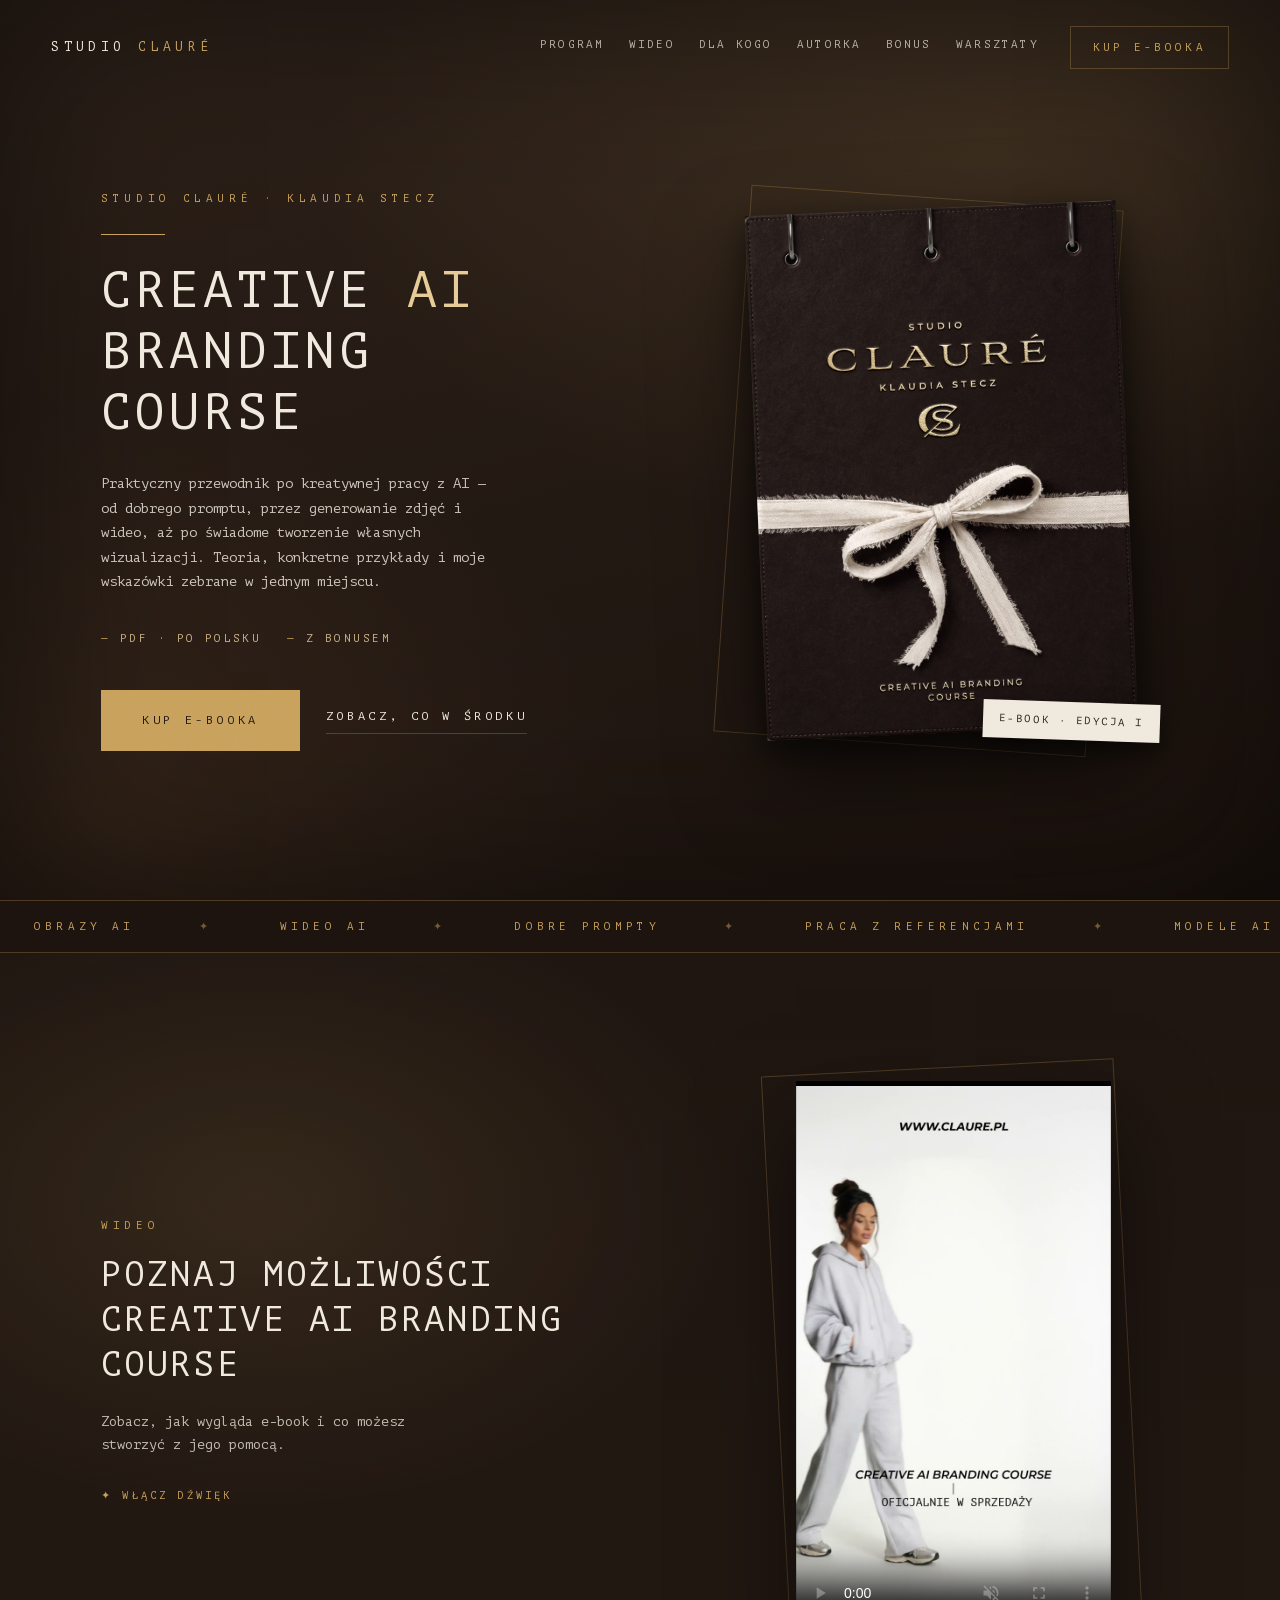
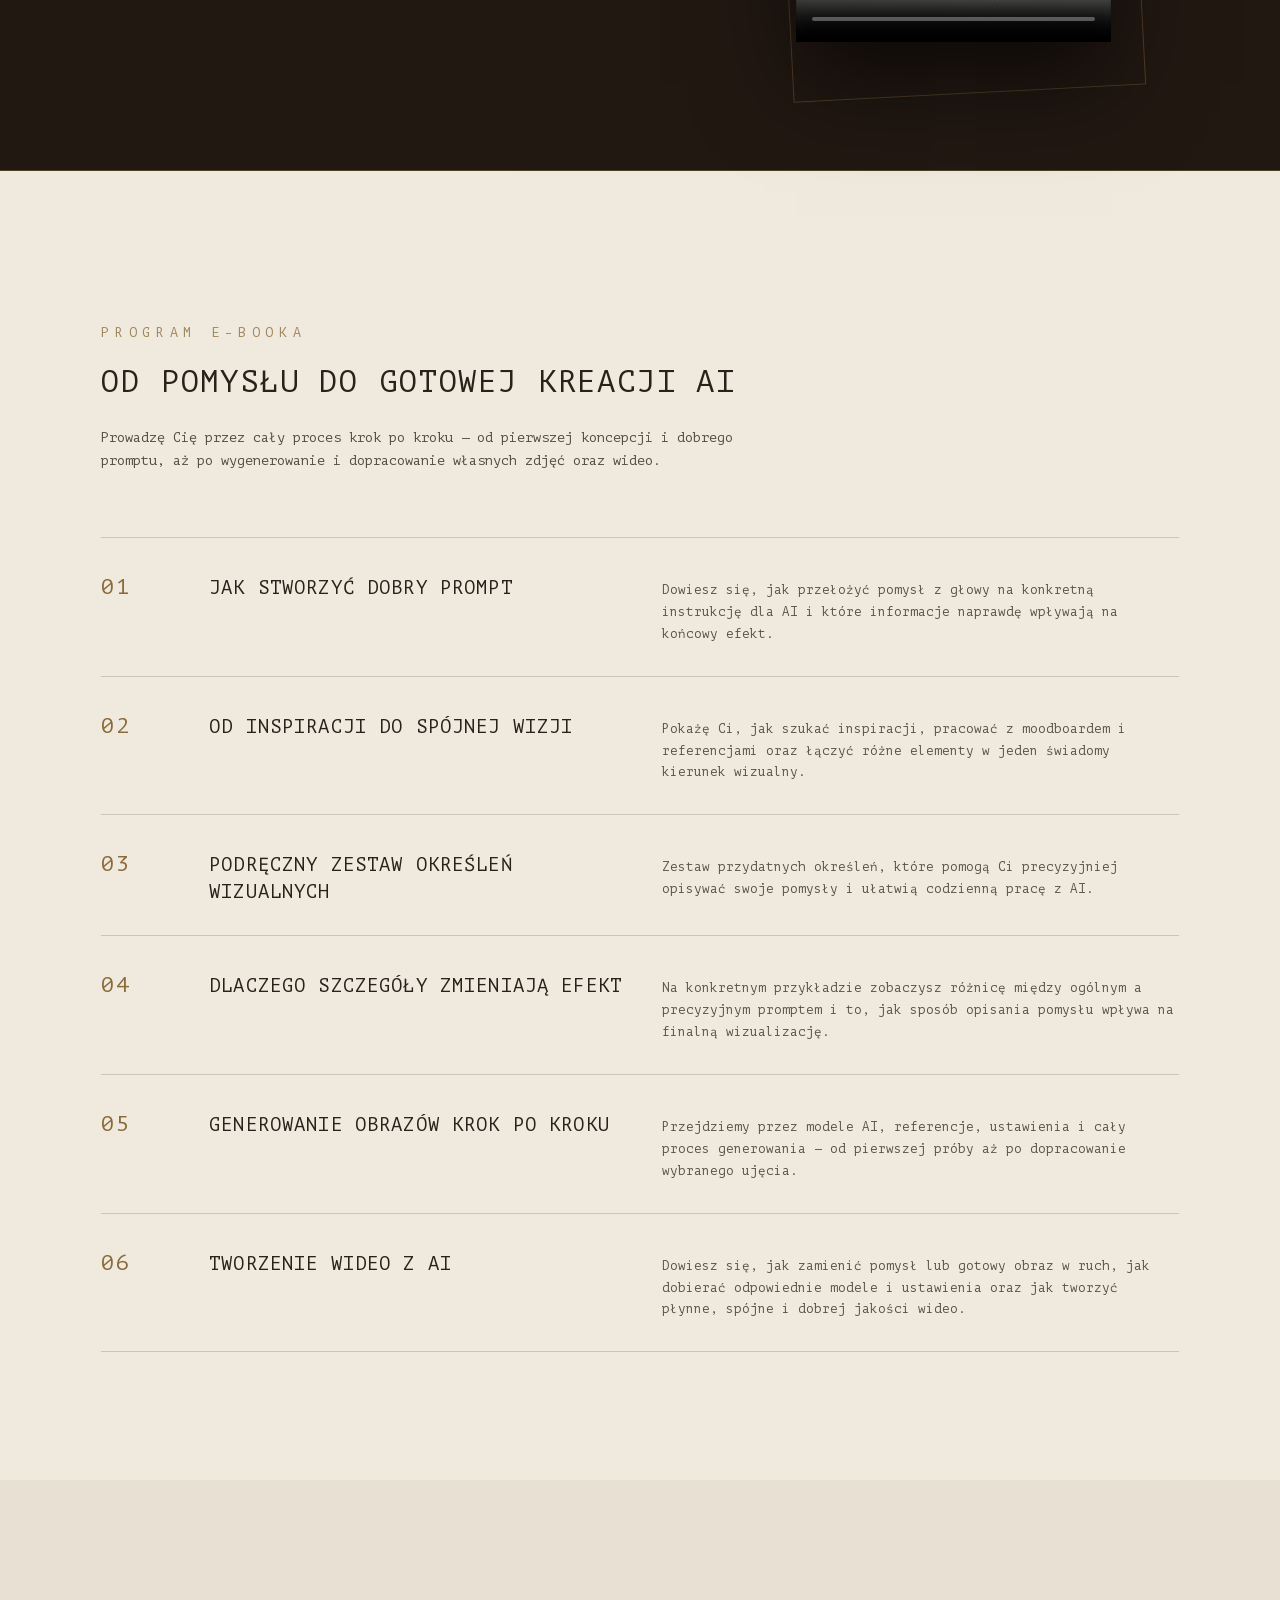
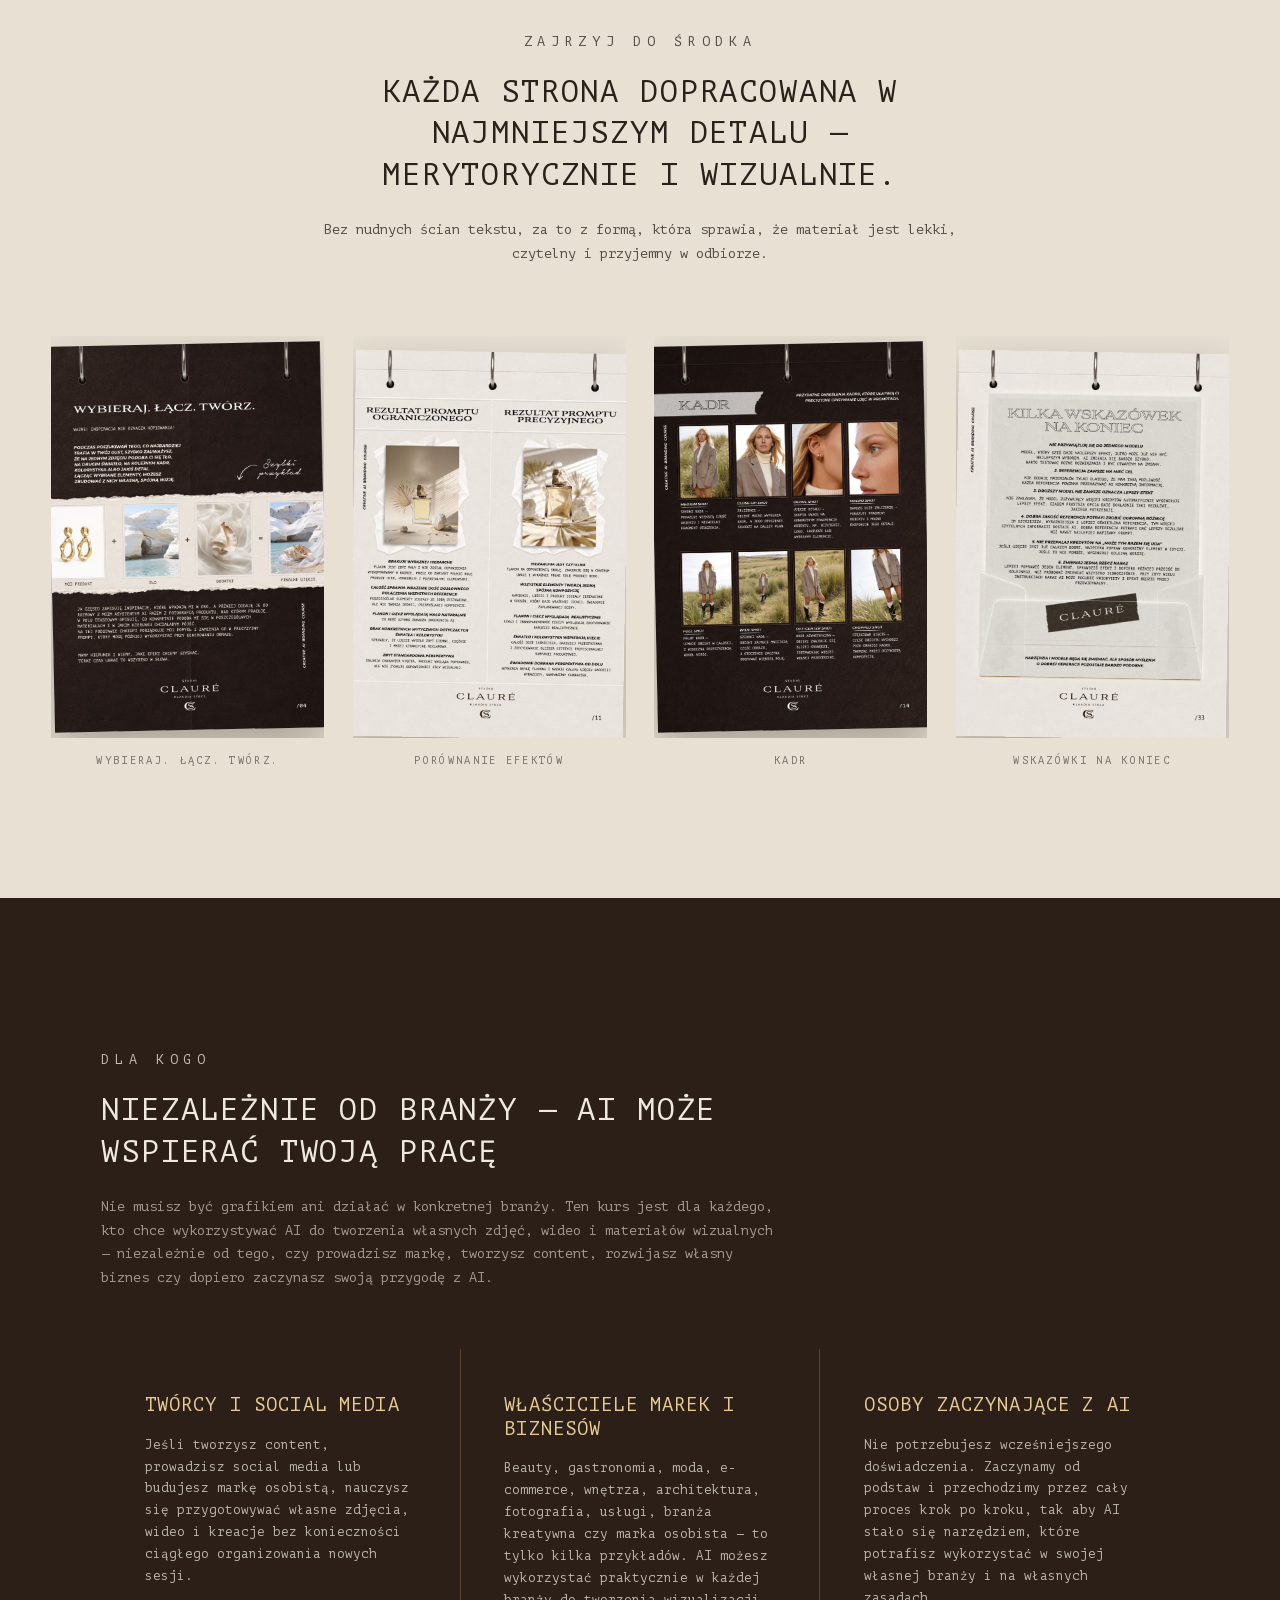
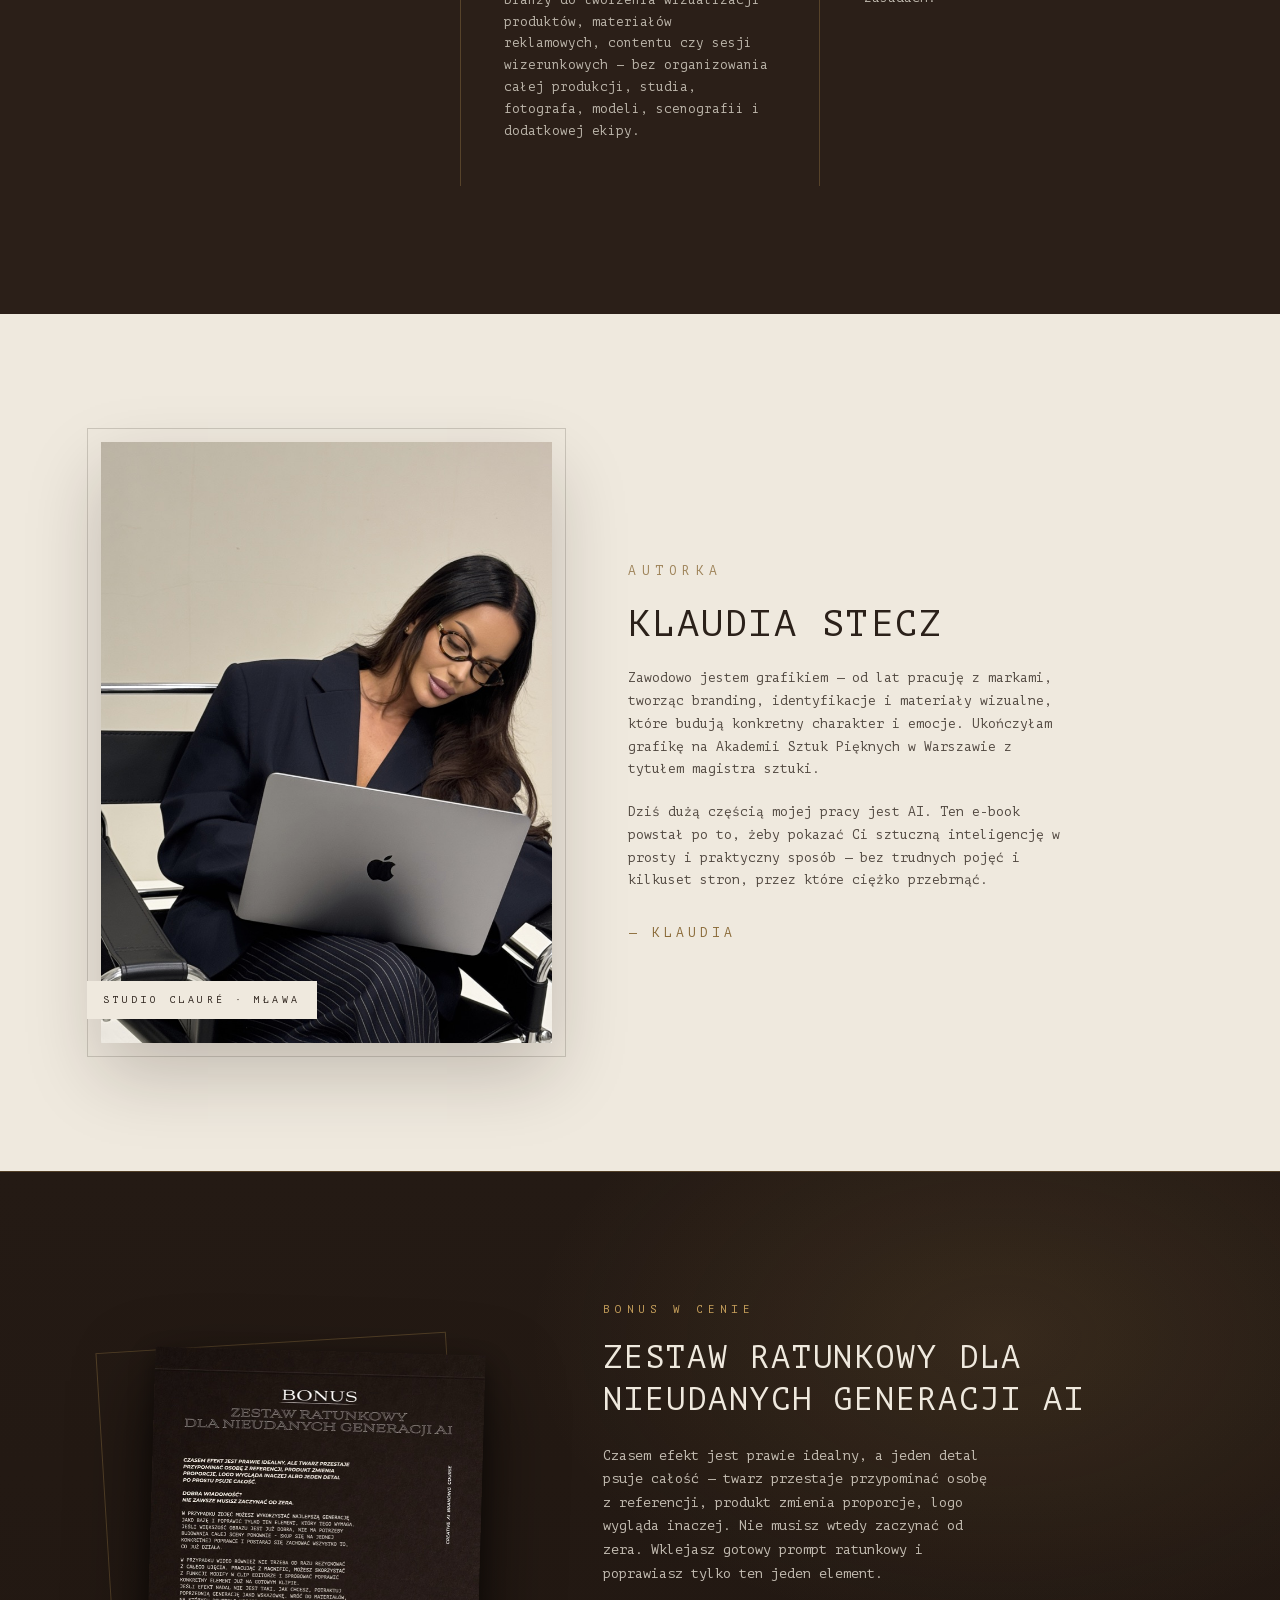
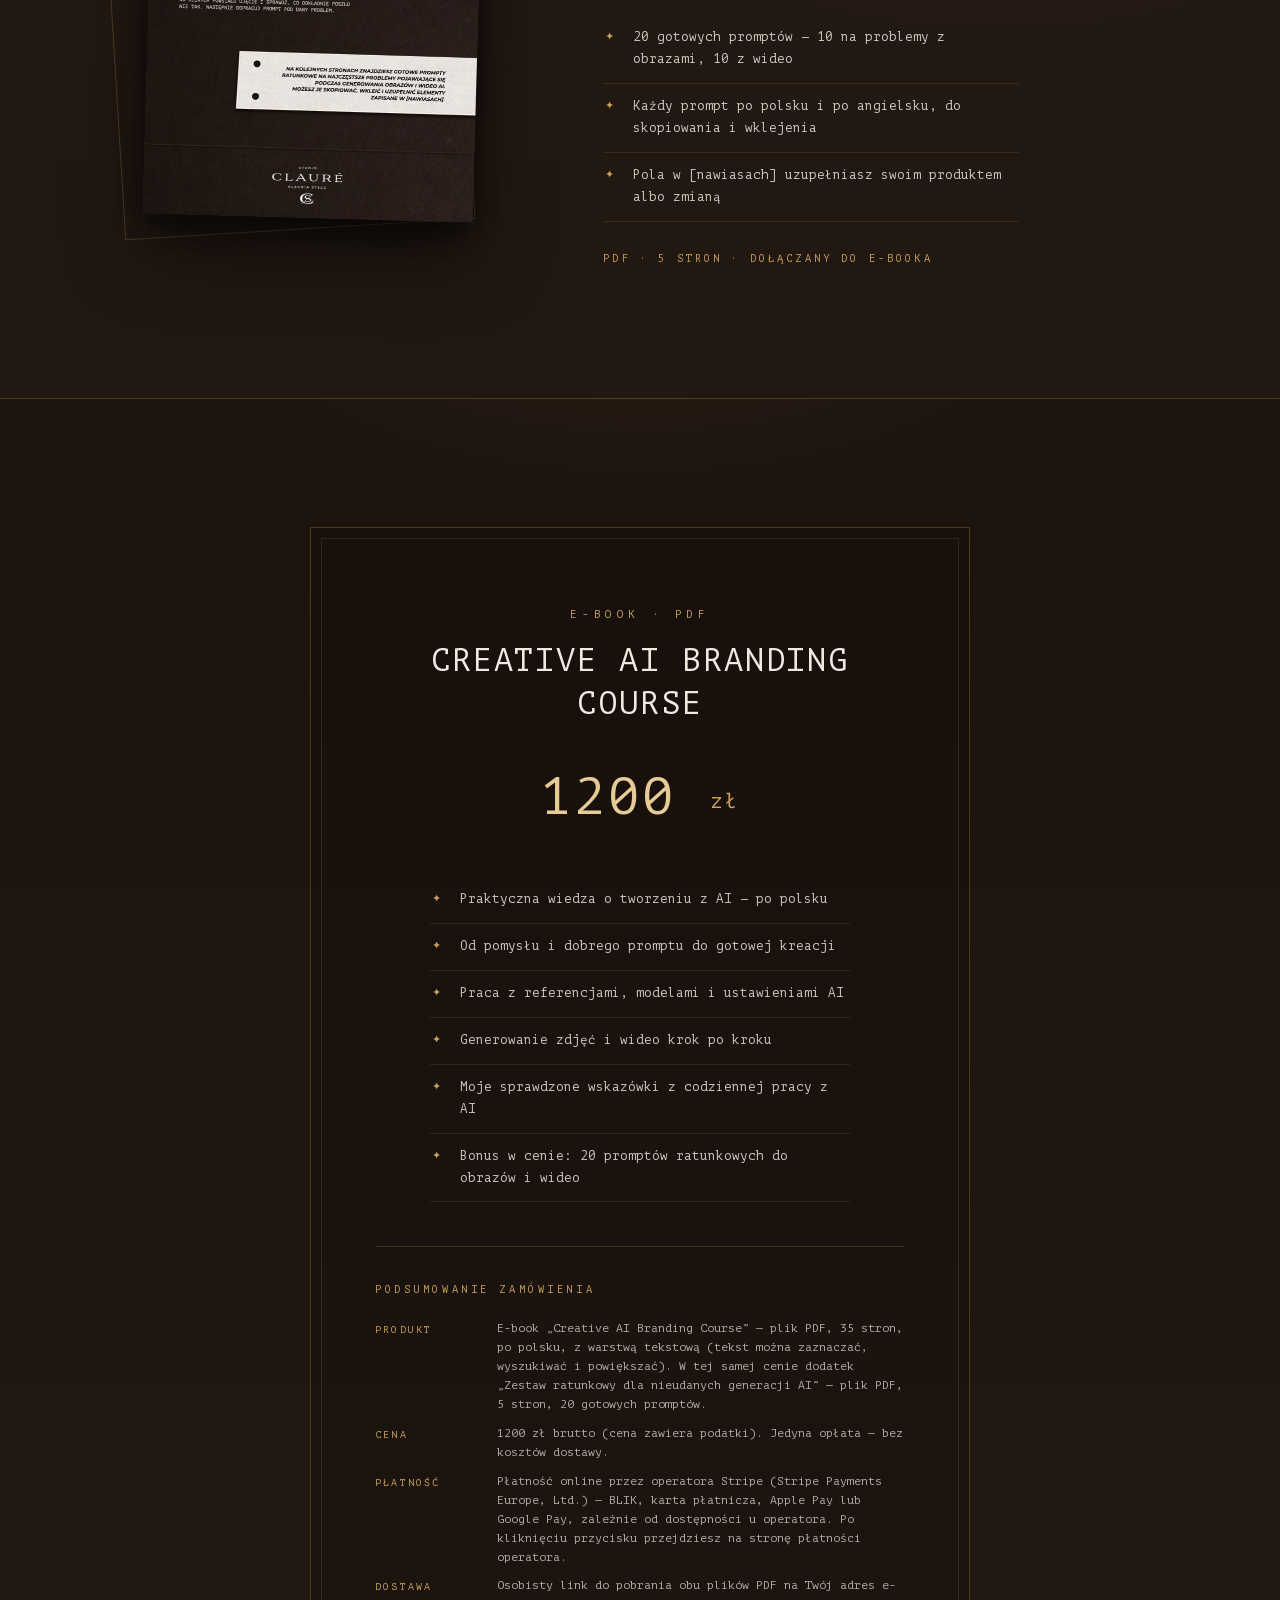
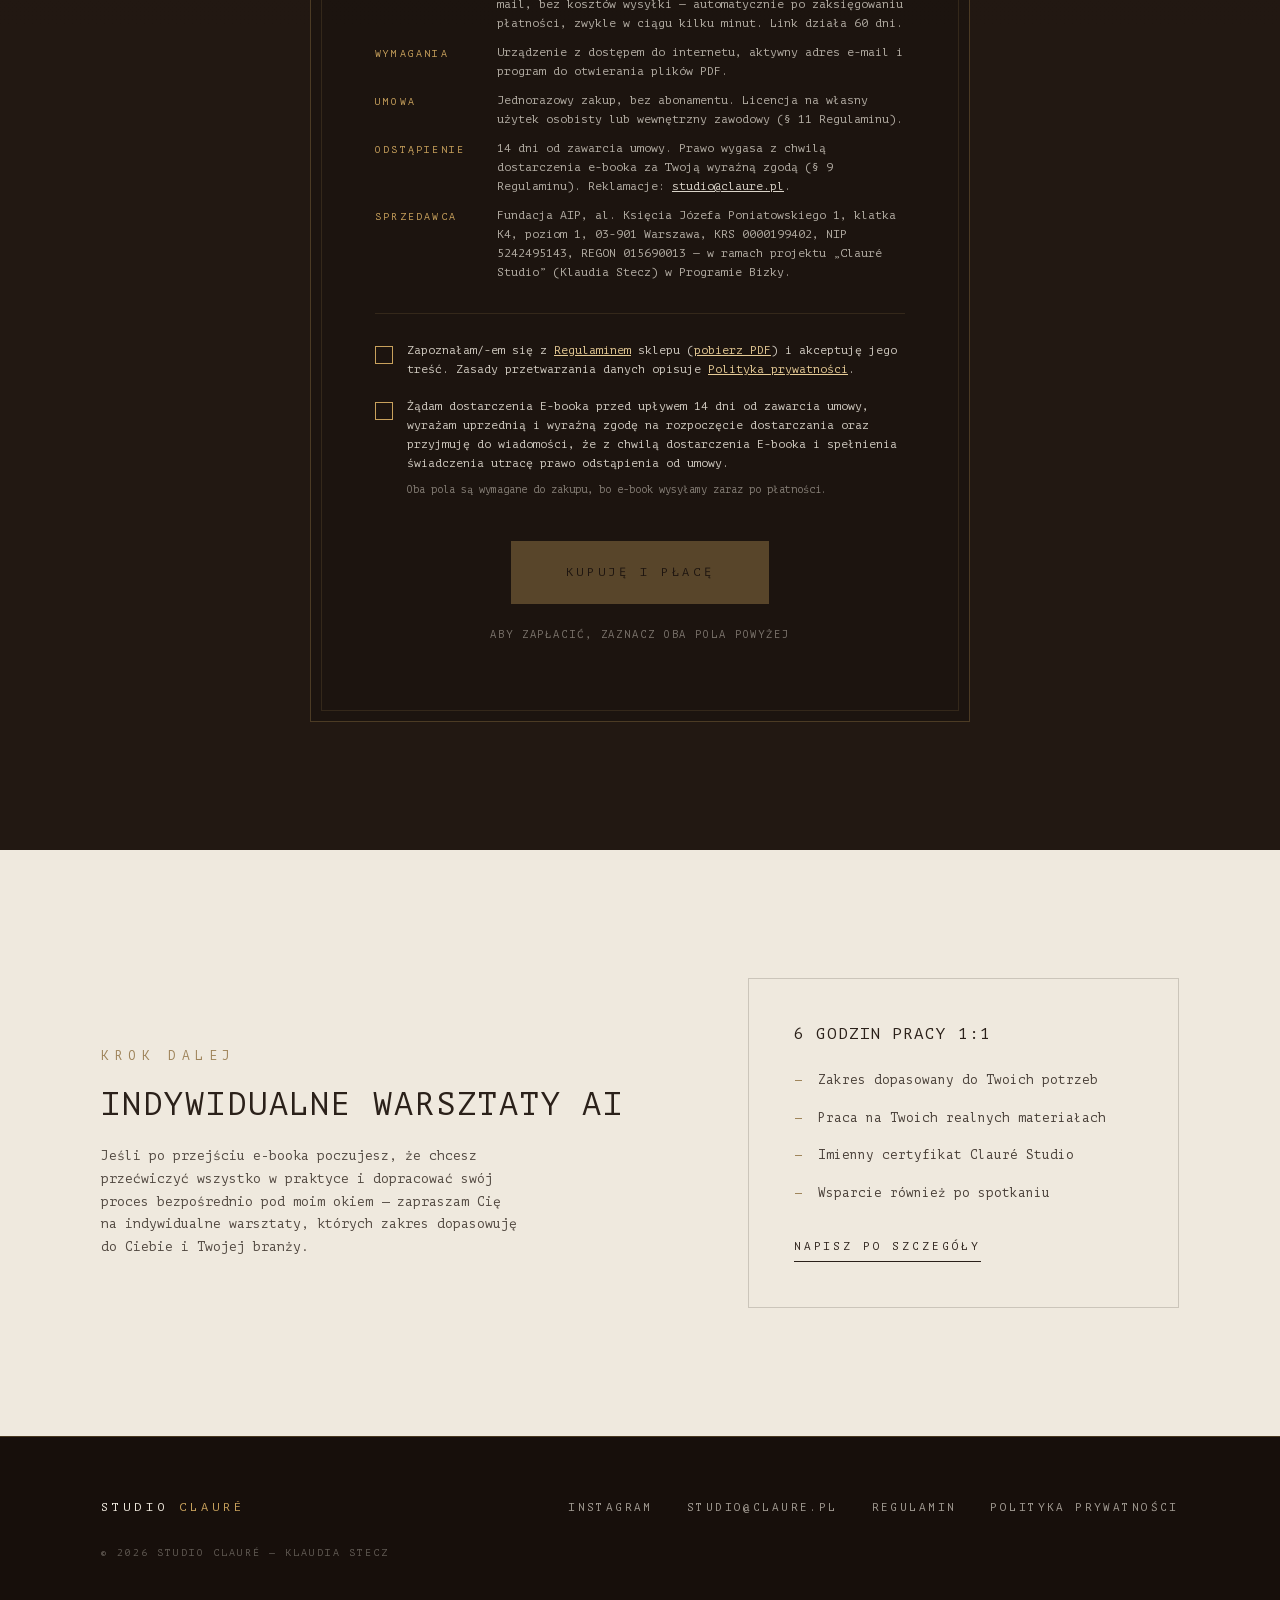
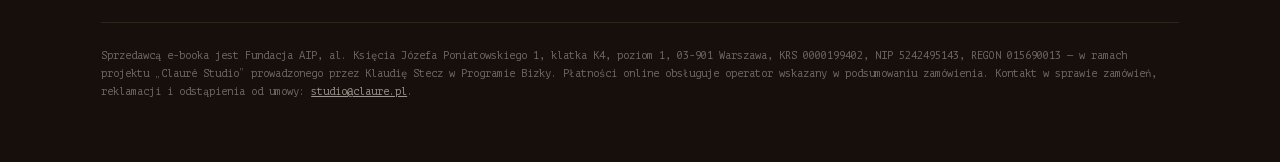
==== commit 56102ab5: "Dostawa e-booka automatycznie, zwykle w ciągu kilku minut Po uruchomieniu serwisu wysyłki (claure-sk" ====
--- a/index.html
+++ b/index.html
@@ -694,7 +694,7 @@
           <dt>Płatność</dt>
           <dd class="js-pay-method"></dd>
           <dt>Dostawa</dt>
-          <dd>Oba pliki PDF na Twój adres e-mail, bez kosztów wysyłki — bez zbędnej zwłoki po zaksięgowaniu płatności, zwykle w ciągu 24 godzin.</dd>
+          <dd>Osobisty link do pobrania obu plików PDF na Twój adres e-mail, bez kosztów wysyłki — automatycznie po zaksięgowaniu płatności, zwykle w ciągu kilku minut. Link działa 60 dni.</dd>
           <dt>Wymagania</dt>
           <dd>Urządzenie z dostępem do internetu, aktywny adres e-mail i program do otwierania plików PDF.</dd>
           <dt>Umowa</dt>
@@ -770,7 +770,8 @@
         Pusty = przycisk zakupu nieaktywny. Strona sama dopisuje do linku locale=pl.
      3. PAY_OPERATOR — operator płatności widoczny w podsumowaniu zamówienia (wymóg Działu
         Prawnego Bizky). W notce pod przyciskiem pokazuje się tylko część przed nawiasem.
-     4. PROMO — promocja premierowa −10% (§ 6 ust. 5 Regulaminu), siedem dni od startu sprzedaży.
+     4. PROMO — promocja premierowa −10% (§ 6 ust. 5 Regulaminu), od startu sprzedaży przez PROMO.days dni
+        (8 dni, 11–18.10.2026 — decyzja z 6.10.2026, zgodnie z datą wygaśnięcia kodu w Stripe).
         PROMO.start — JEDYNA data do wpisania ("RRRR-MM-DD", dzień startu sprzedaży).
         Pusta = brak promocji, strona pokazuje cenę regularną. Koniec liczy się sam:
         start + PROMO.days − 1, ostatni dzień włącznie.
@@ -784,12 +785,16 @@
      ———————————————————————————————————————————————— */
   const PRICE = "1200 zł";
   const PAYMENT_URL = "https://buy.stripe.com/28E28j55saGj8KxclkaZi00";
+  /* Znacznik dla automatycznej wysyłki (serwis claure-sklep): płatność z tym
+     client_reference_id przyszła z claure.pl, gdzie klient zaznaczył oba pola,
+     więc e-book można wysłać od razu. Musi się zgadzać z CONSENT_REF w serwisie. */
+  const CONSENT_REF = "claurepl_zgoda";
   const PAY_OPERATOR = "Stripe (Stripe Payments Europe, Ltd.)";
   const PROMO = {
     code: "PREMIERA",
     price: "1080 zł",
     start: "2026-10-11",
-    days: 7,
+    days: 8,
     lowest: "1200 zł",
     url: ""
   };
@@ -819,8 +824,8 @@
     return u.toString();
   };
   const payUrl = promoOn
-    ? withParams(PROMO.url || PAYMENT_URL, { prefilled_promo_code: PROMO.url ? "" : PROMO.code, locale: "pl" })
-    : withParams(PAYMENT_URL, { locale: "pl" });
+    ? withParams(PROMO.url || PAYMENT_URL, { prefilled_promo_code: PROMO.url ? "" : PROMO.code, locale: "pl", client_reference_id: CONSENT_REF })
+    : withParams(PAYMENT_URL, { locale: "pl", client_reference_id: CONSENT_REF });
   const operatorShort = PAY_OPERATOR.split(" (")[0];
   const currentPrice = promoOn ? PROMO.price : PRICE;
   const fmtPrice = p => p.replace(/(zł|PLN)/i, "<small>$1</small>");
